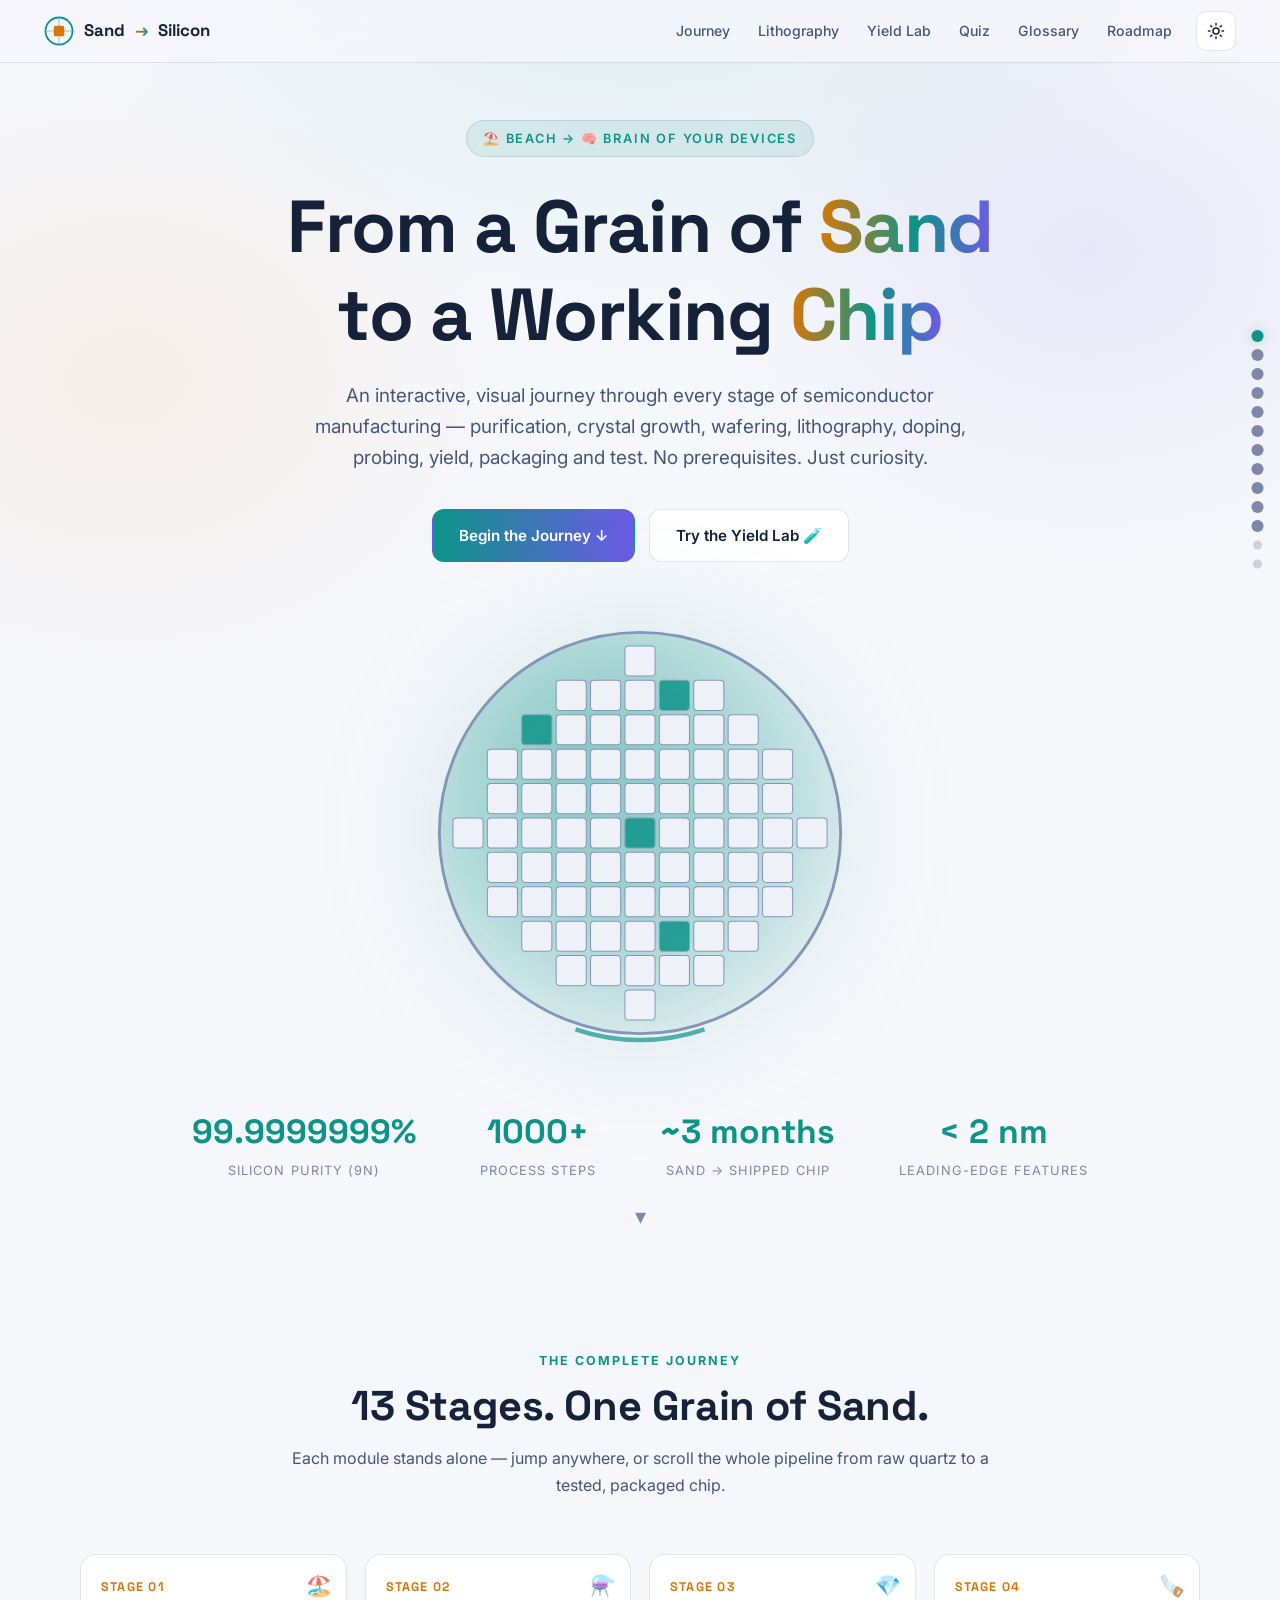
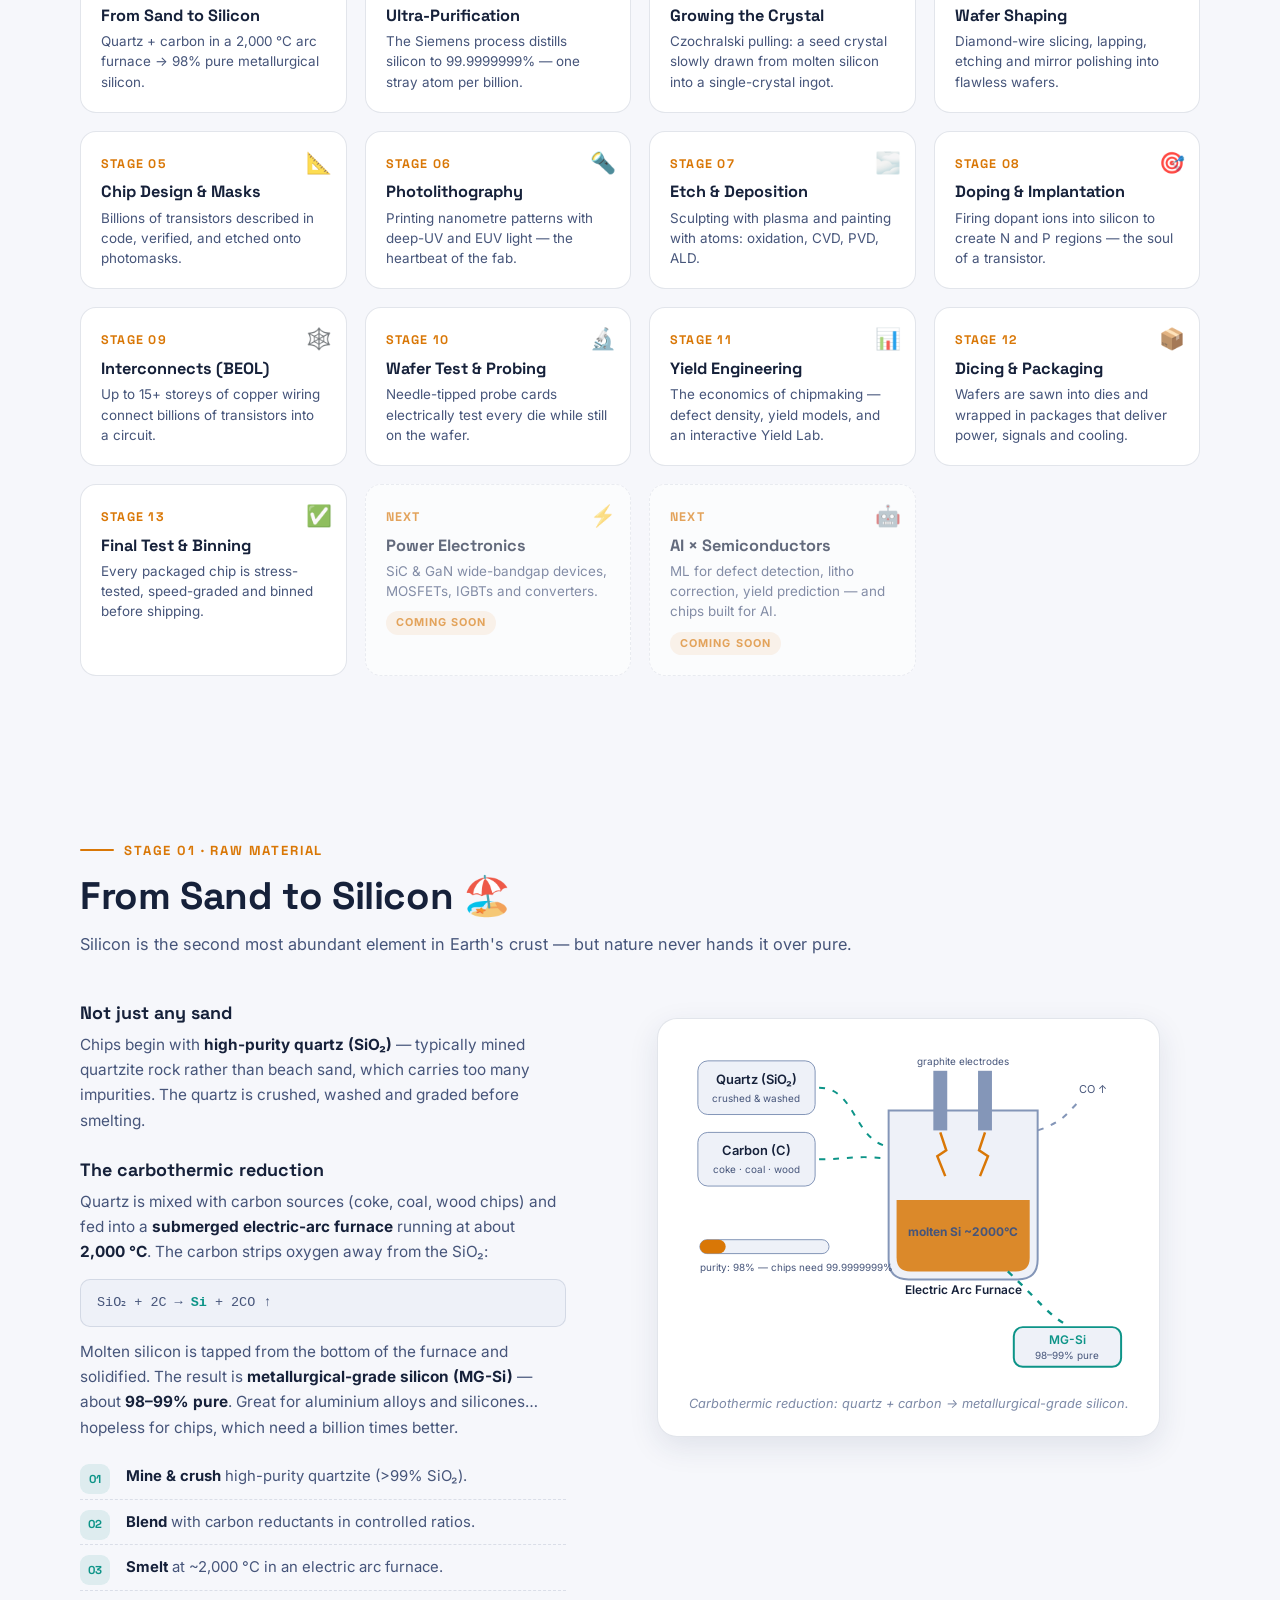
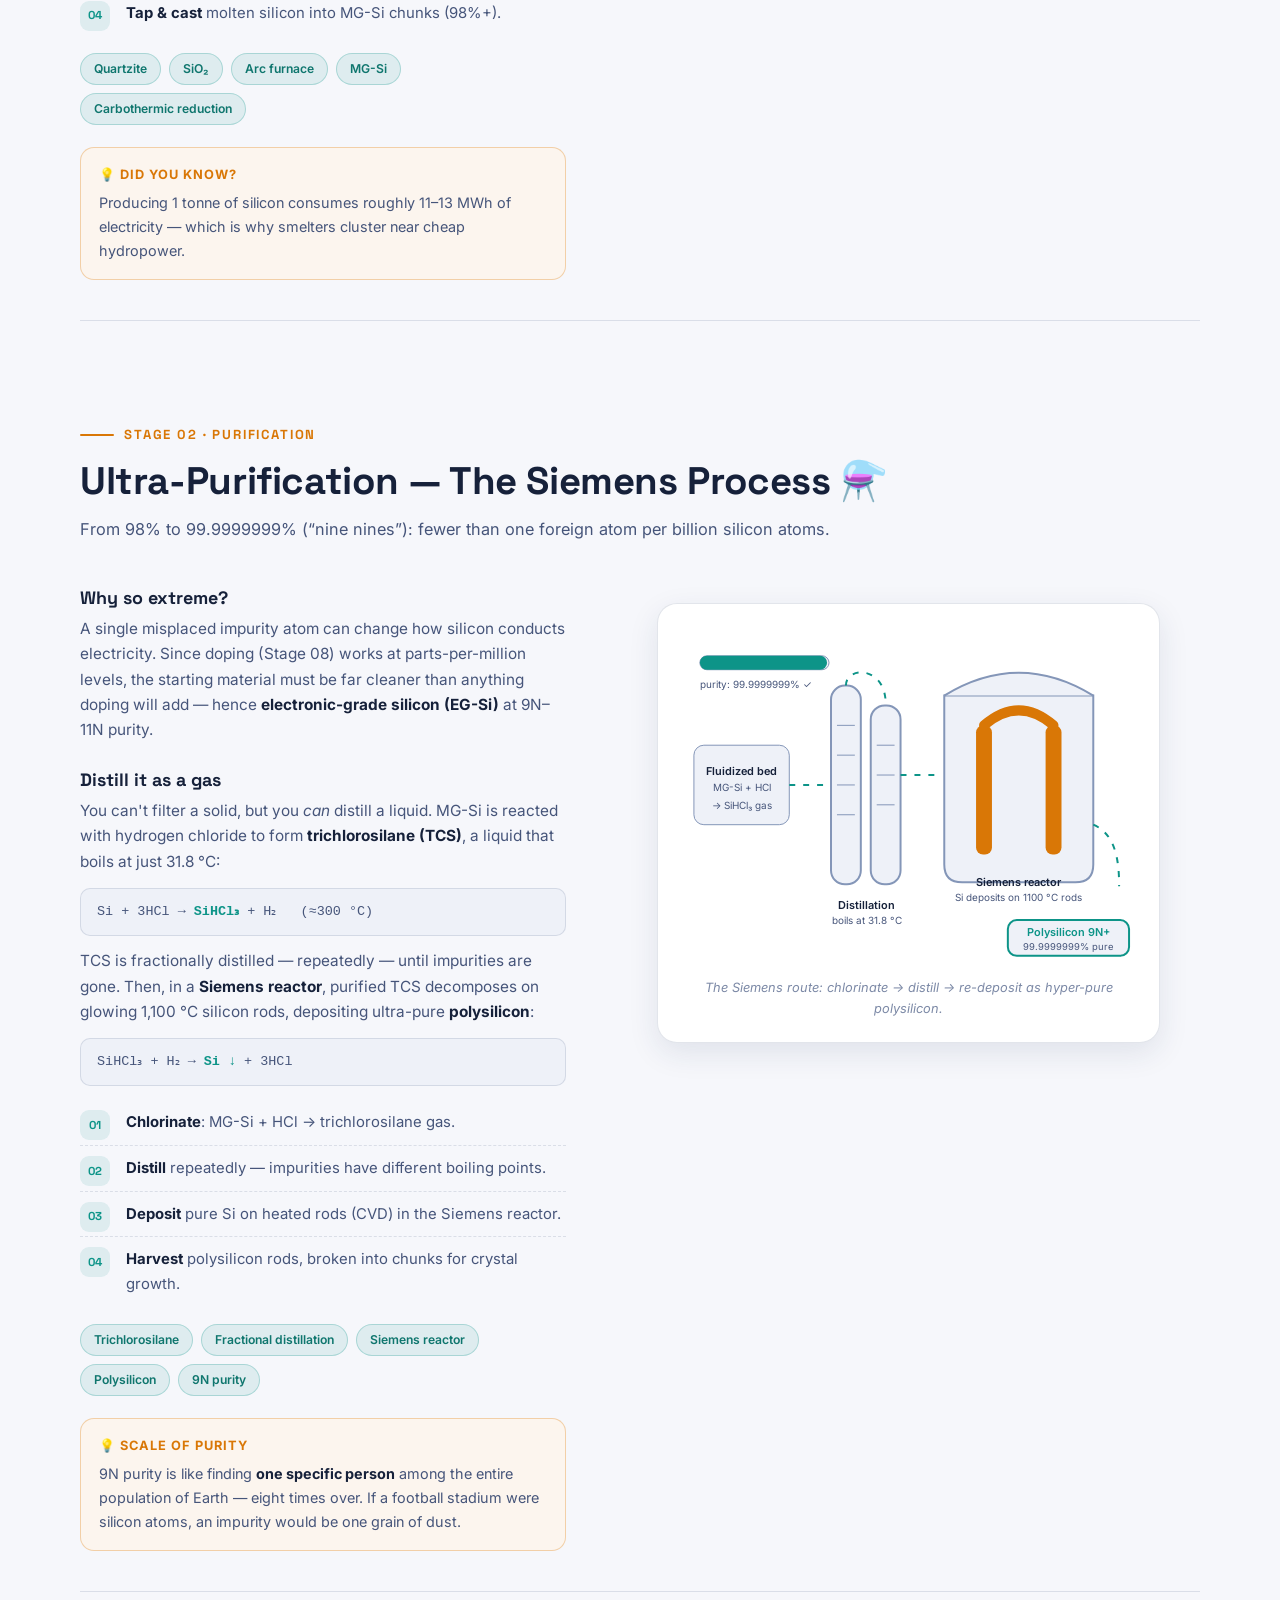
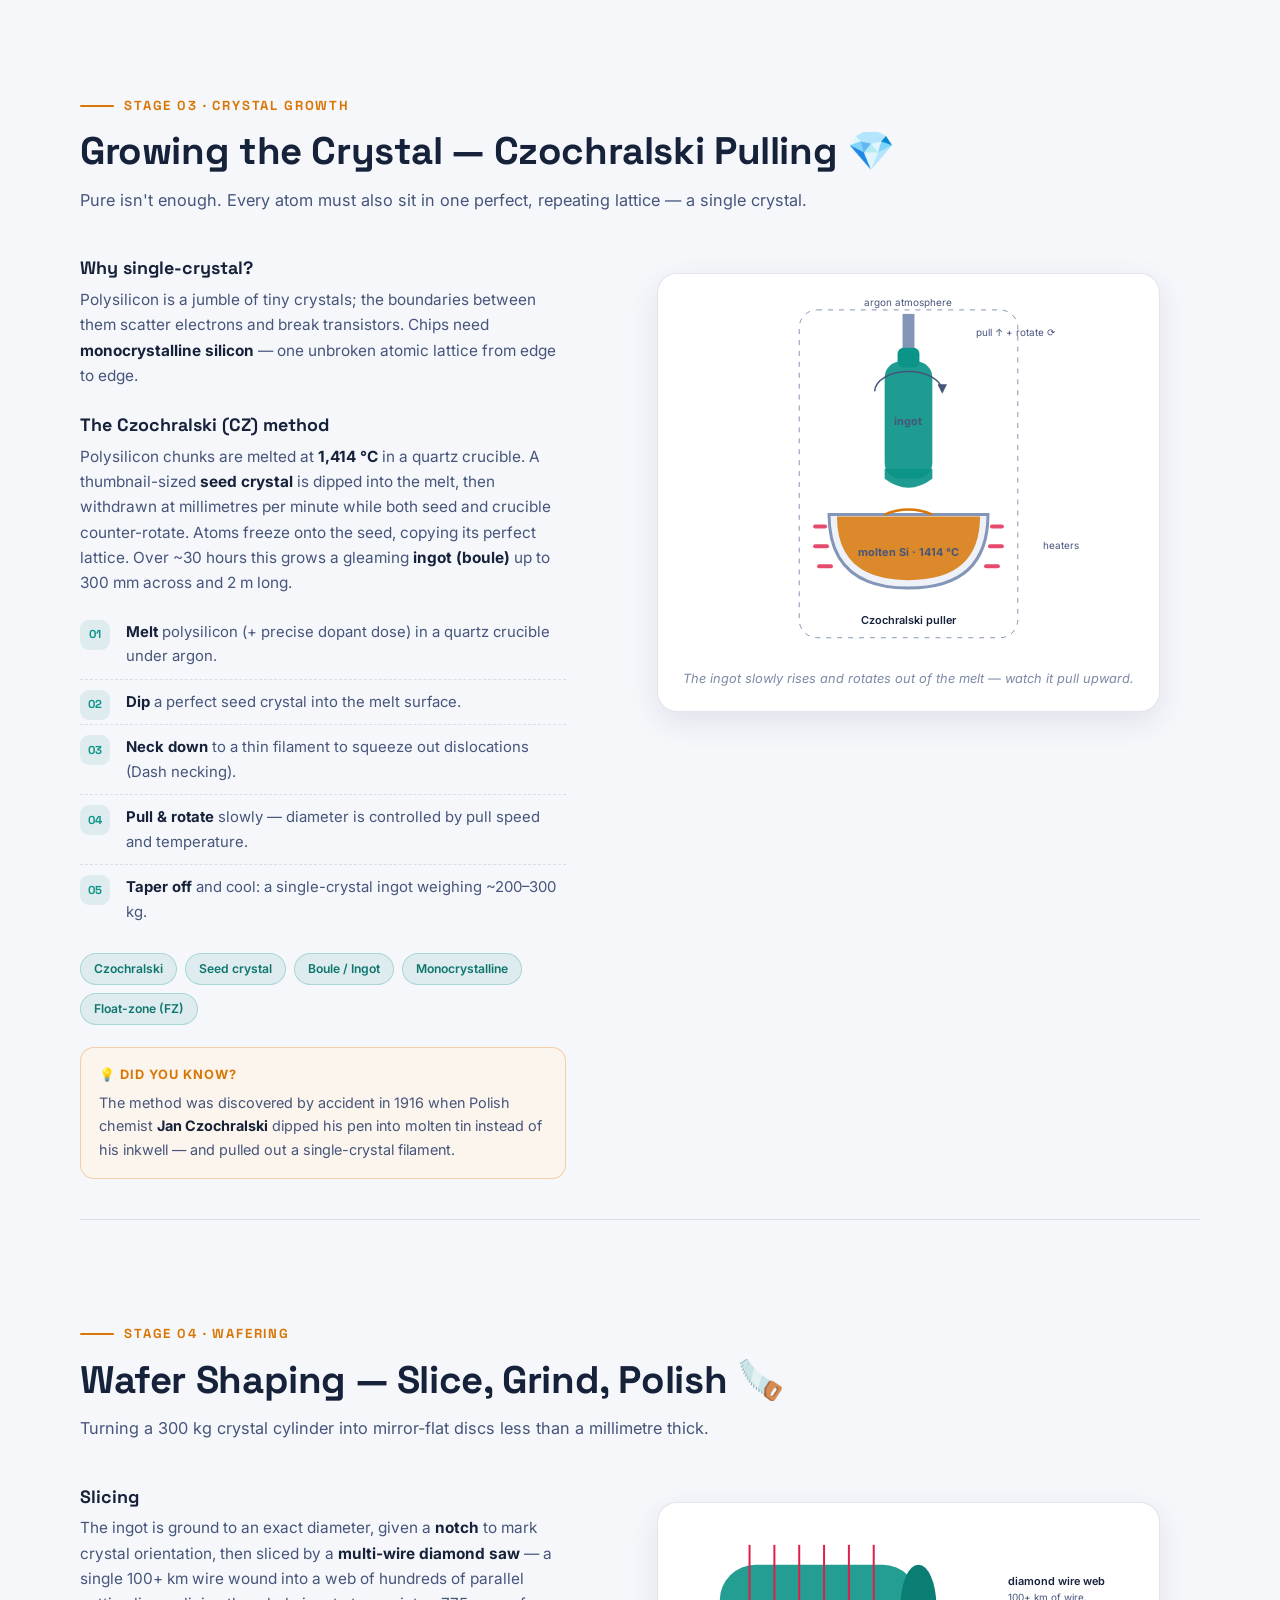
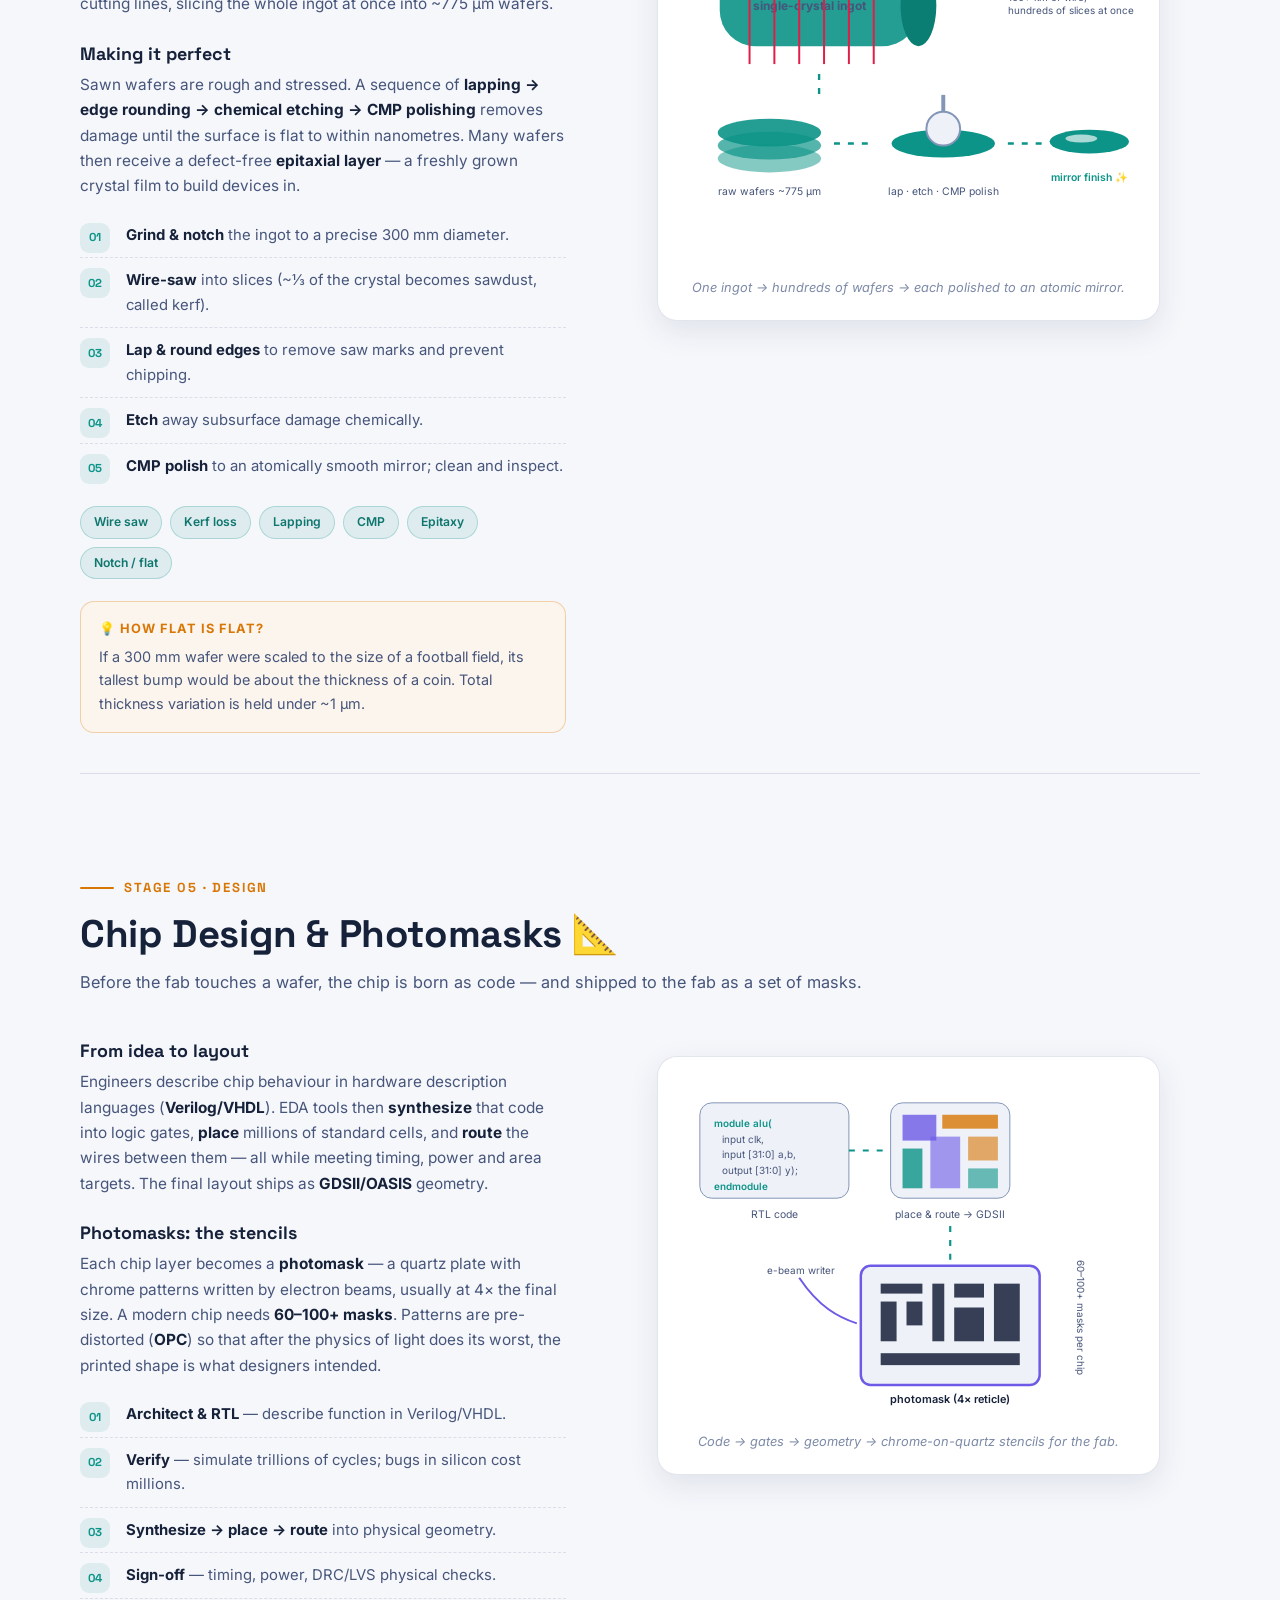
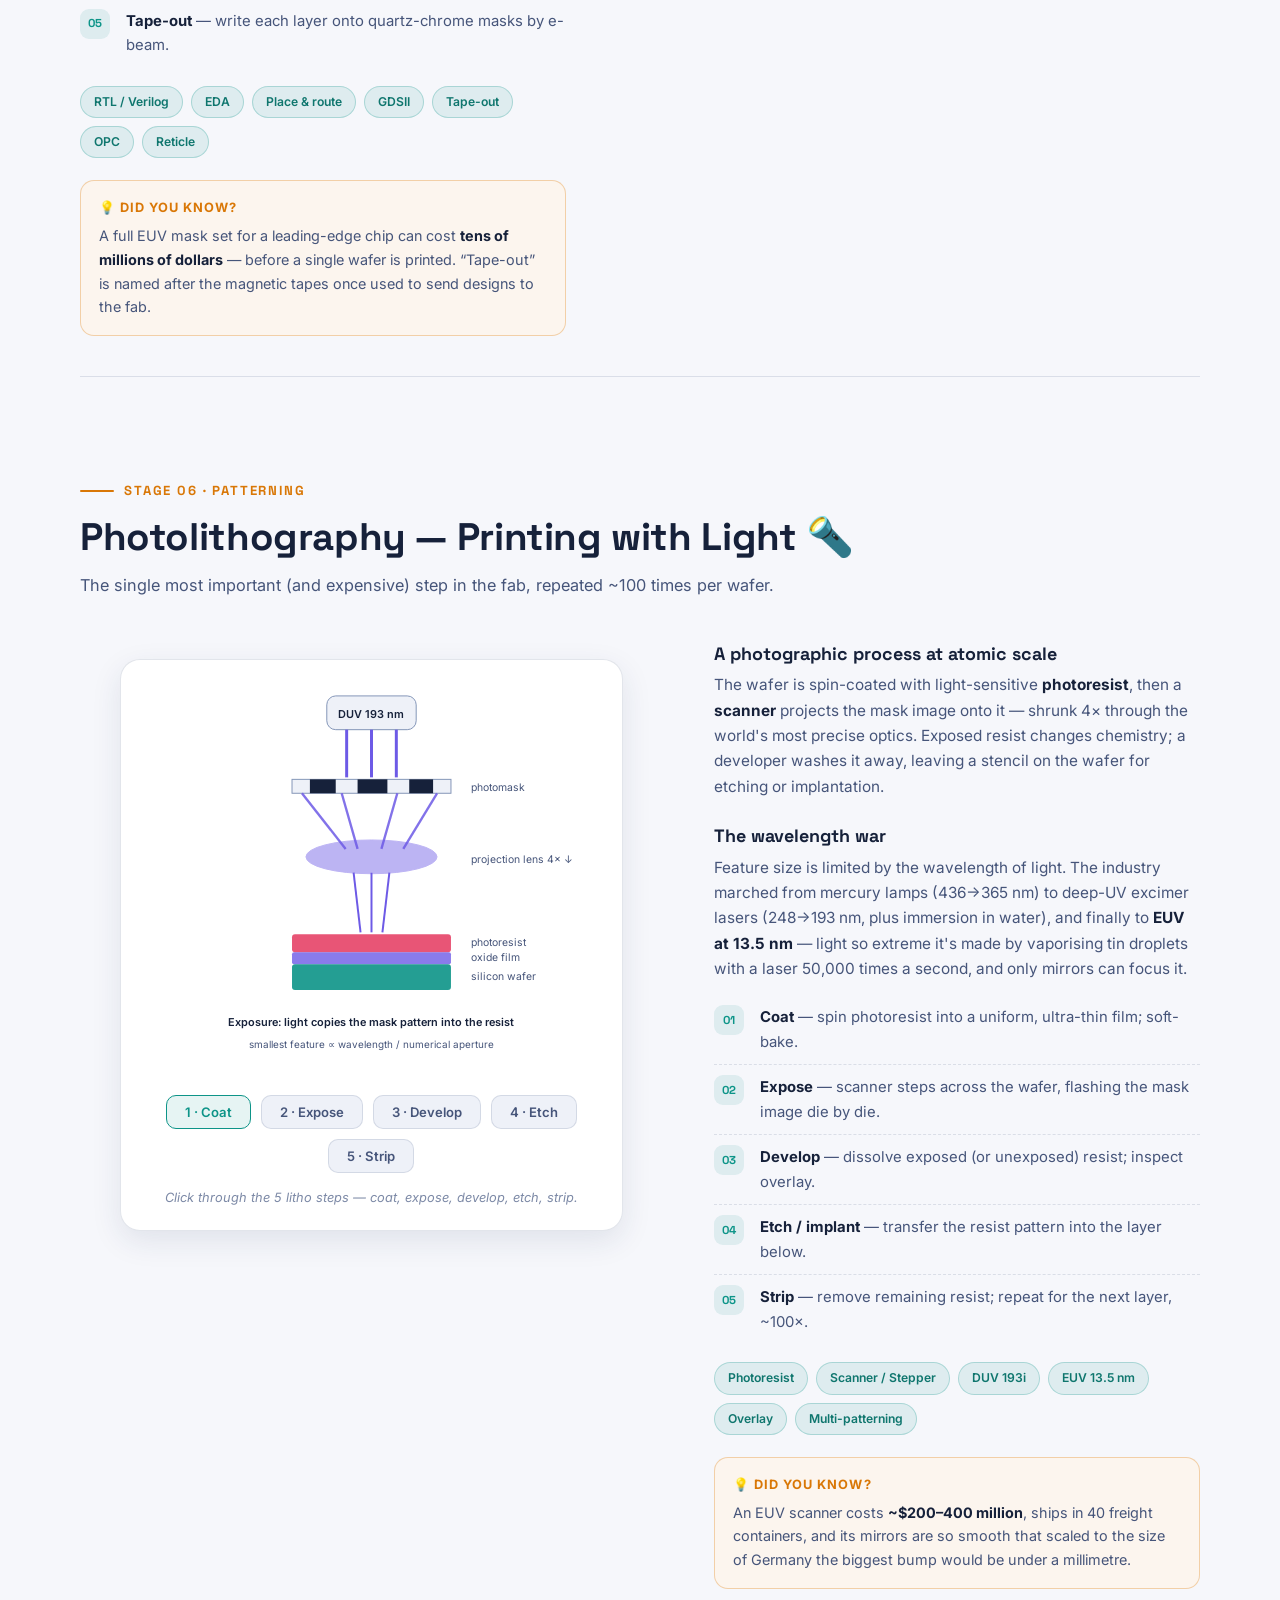
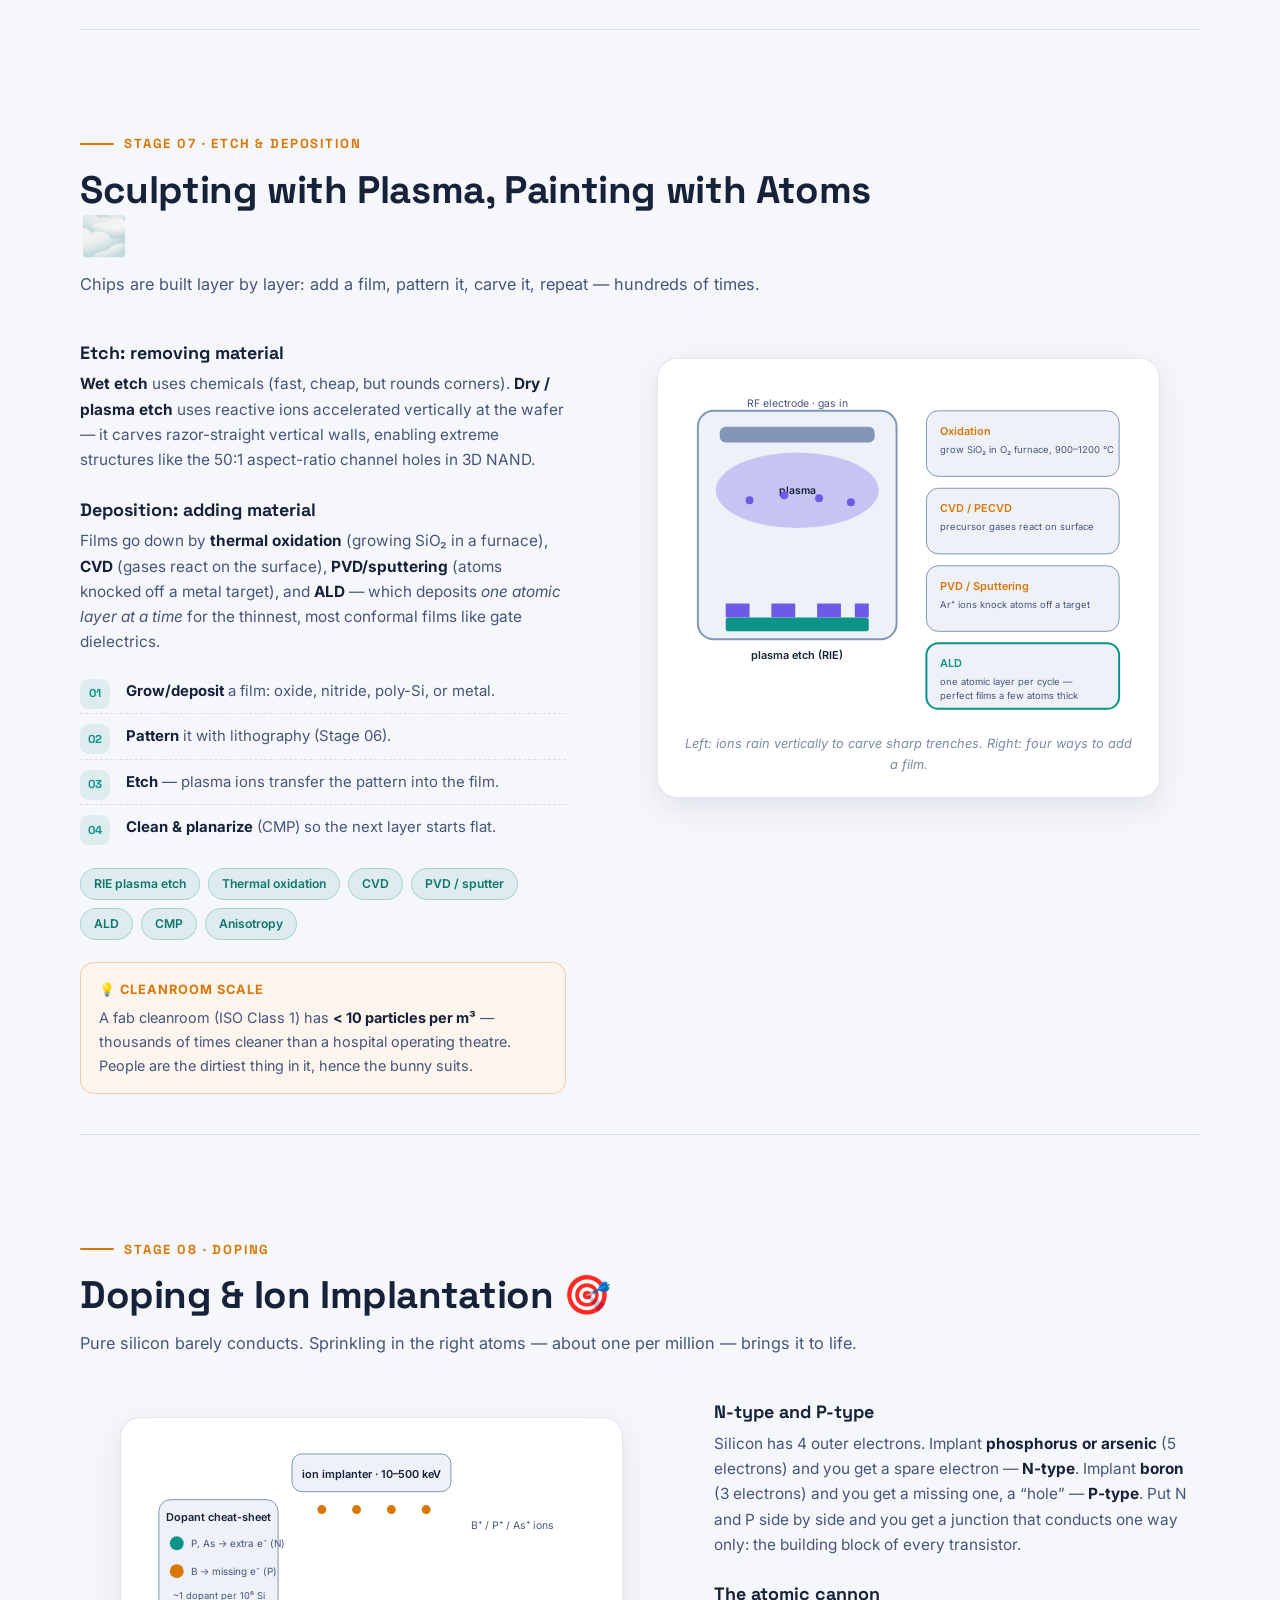
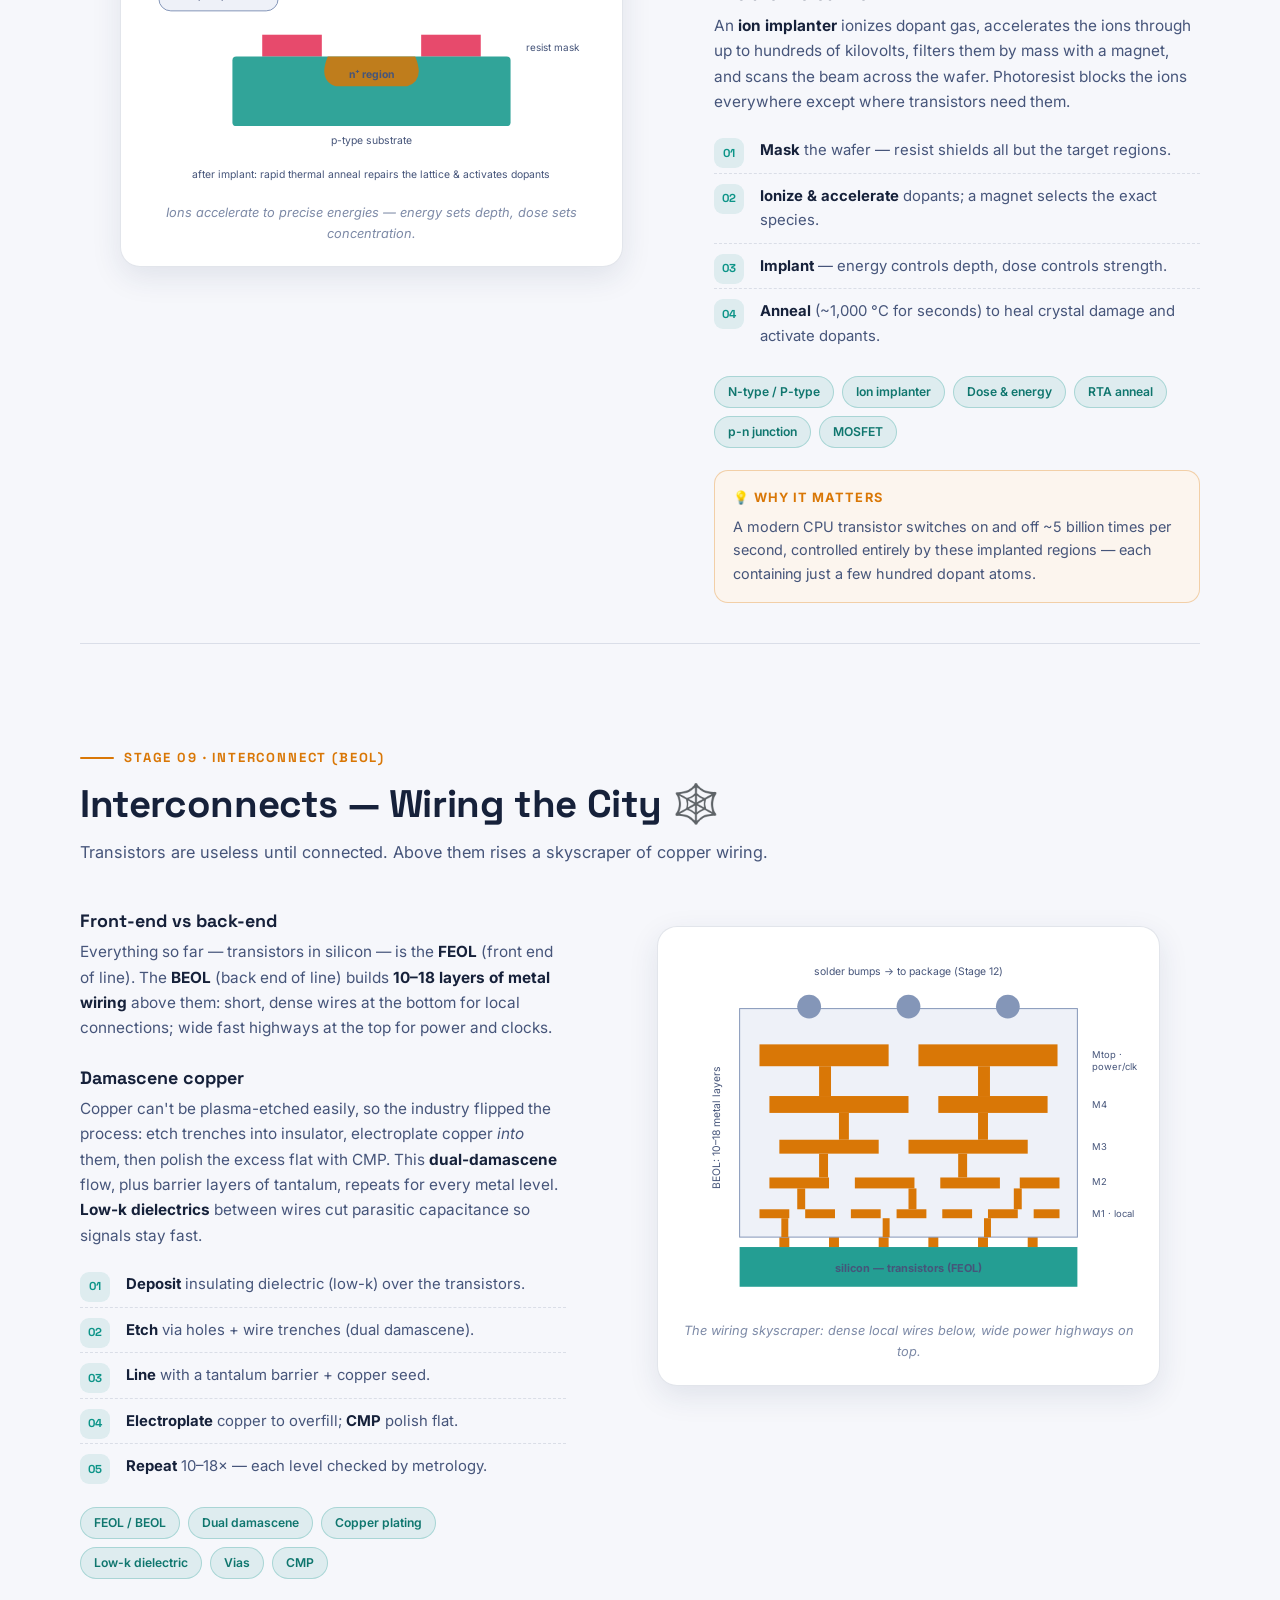
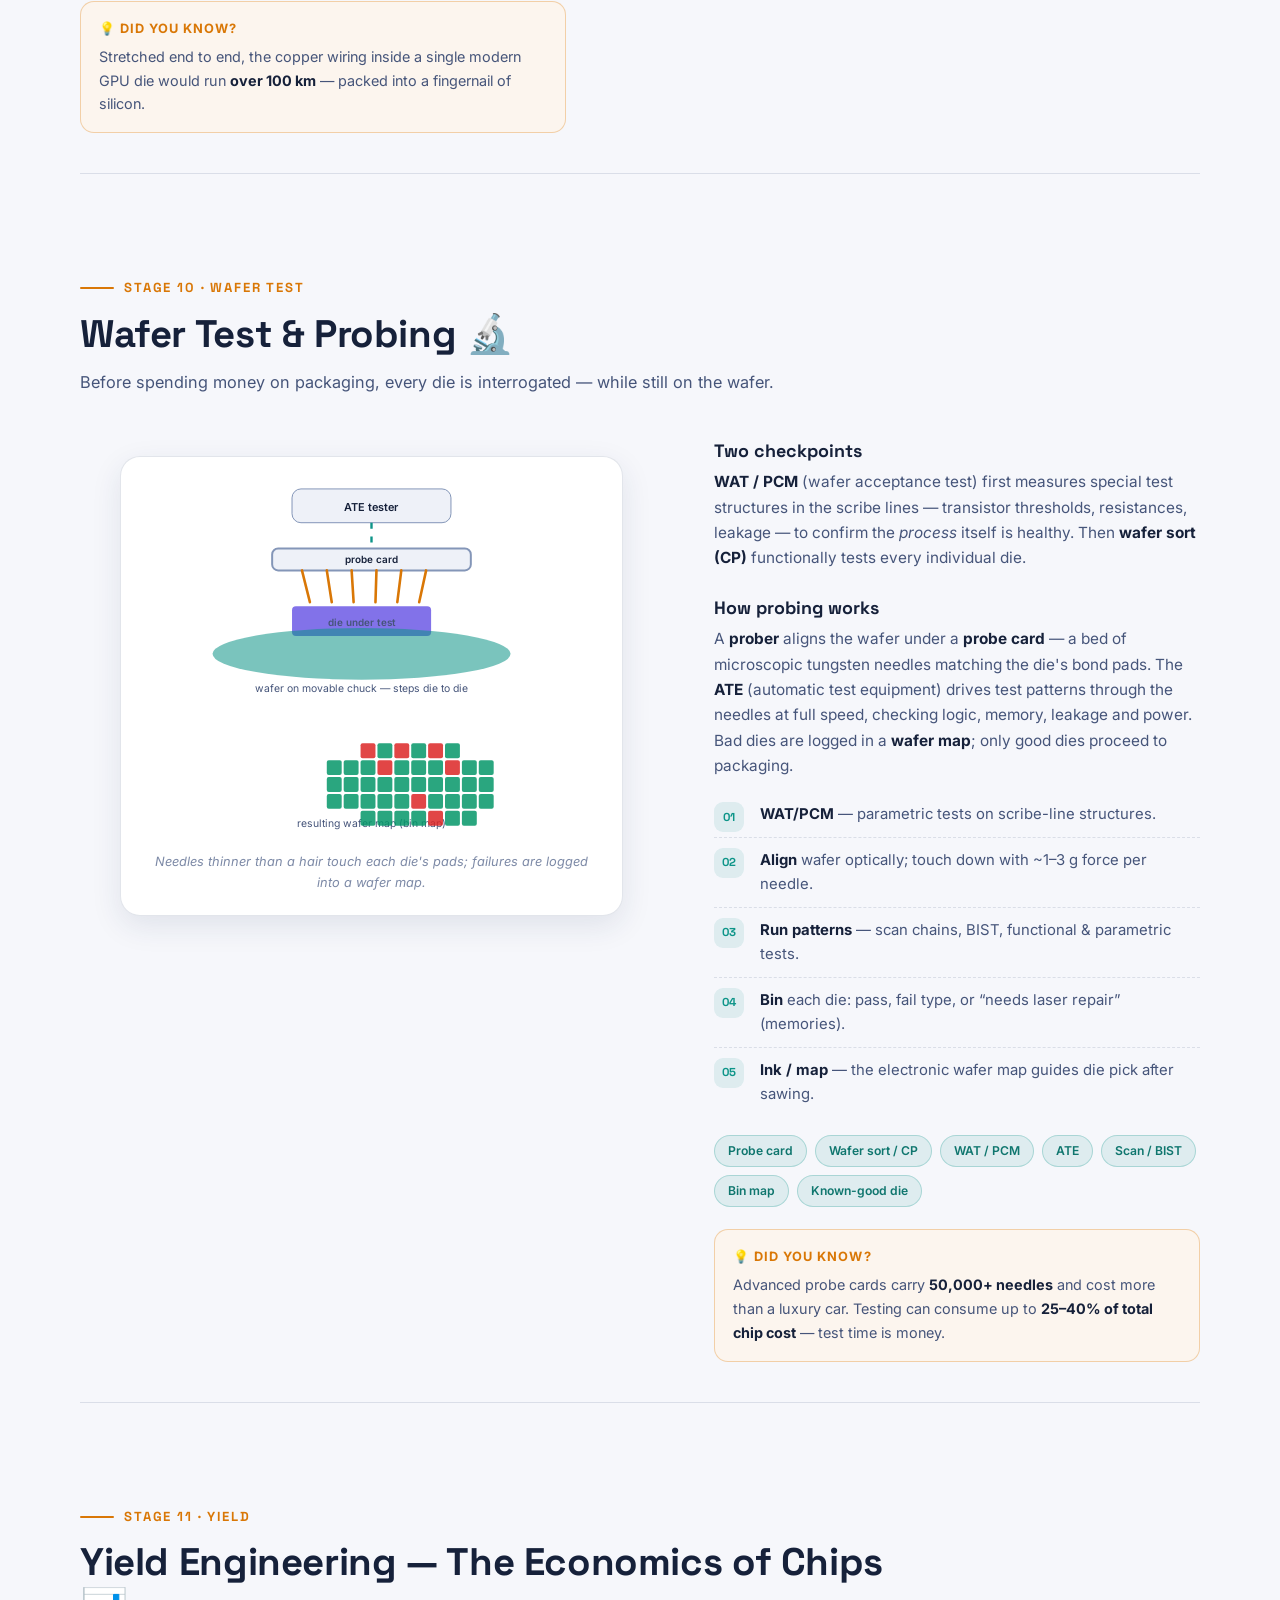
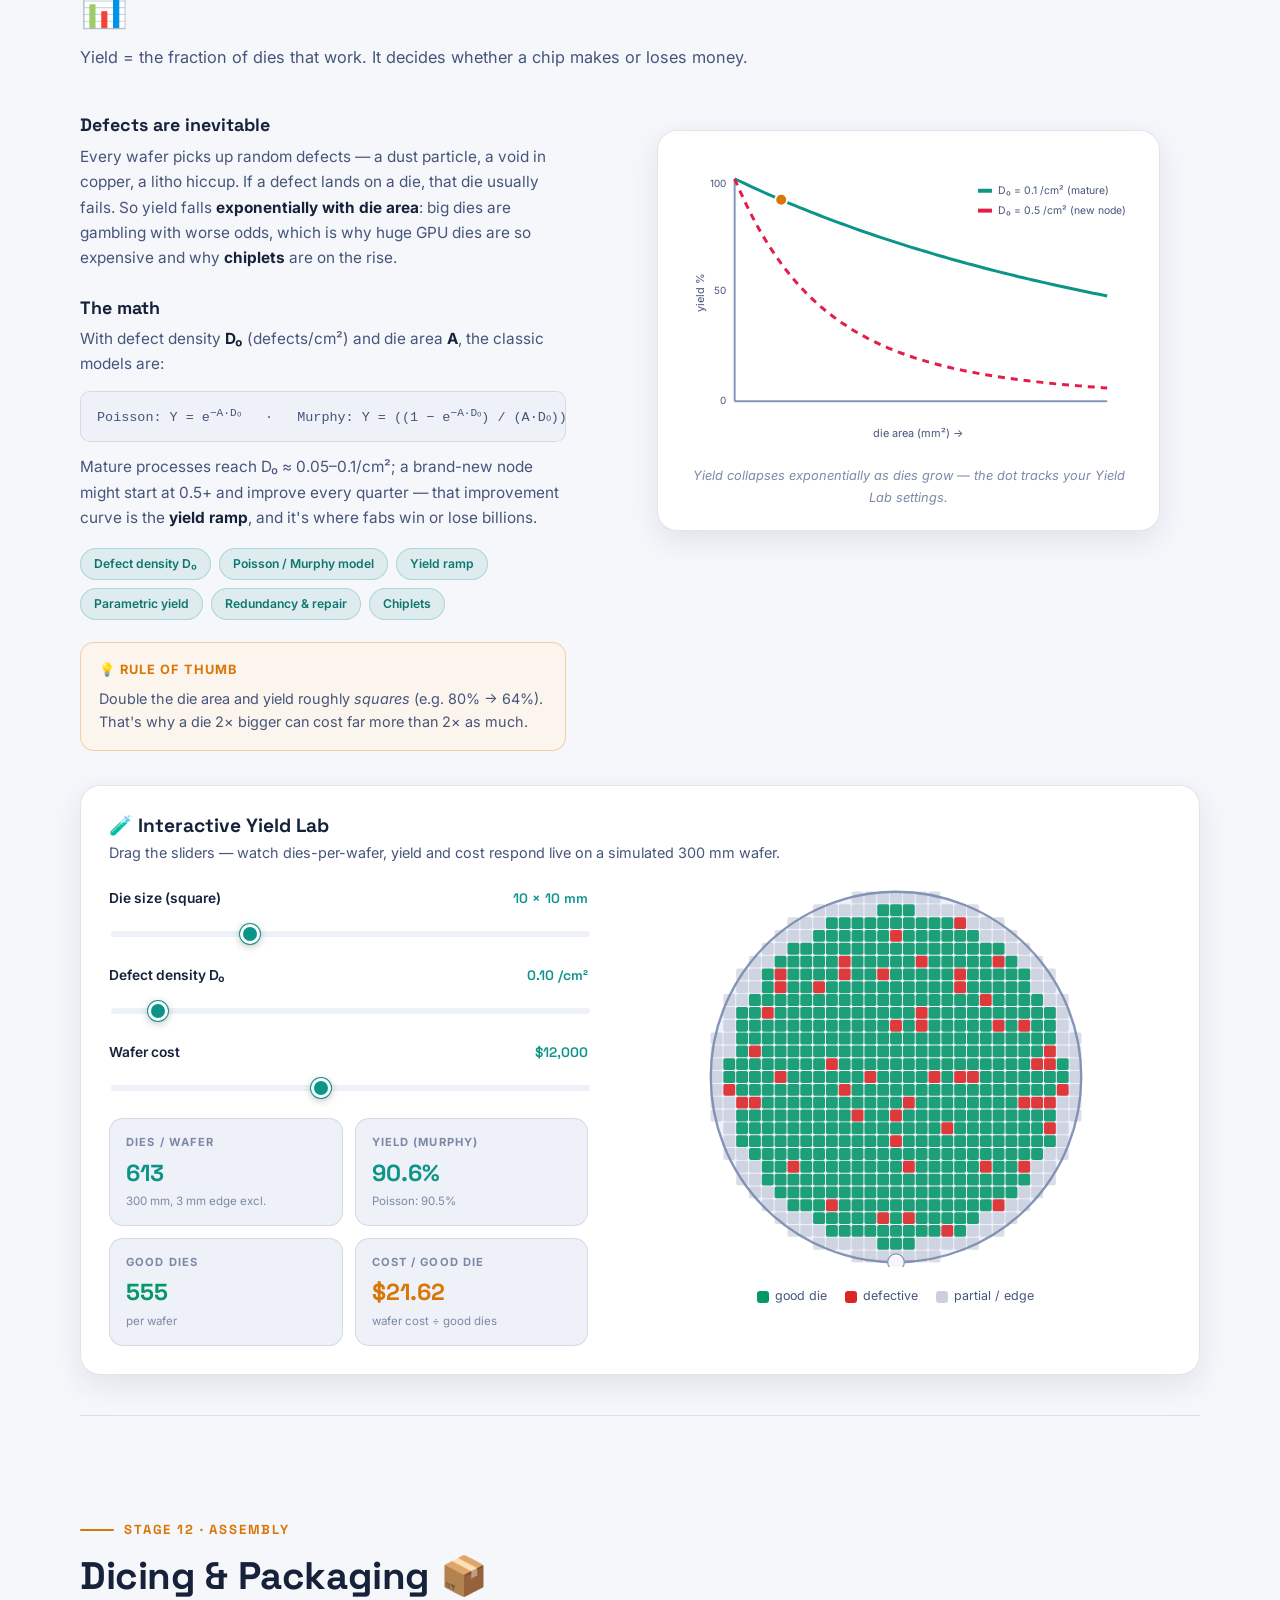
==== index.html @ f39a7eb0 "Sand to Silicon: interactive semiconductor manufacturing learning portal 13-stage journey from quart" ====
<!DOCTYPE html>
<html lang="en">
<head>
<meta charset="UTF-8" />
<meta name="viewport" content="width=device-width, initial-scale=1.0" />
<title>Sand to Silicon — The Interactive Journey of a Chip</title>
<meta name="description" content="An immersive, visual guide to how semiconductors are made — from quartz sand to purified silicon, crystal growth, wafers, lithography, doping, probing, yield, packaging and final test." />
<link rel="preconnect" href="https://fonts.googleapis.com" />
<link rel="preconnect" href="https://fonts.gstatic.com" crossorigin />
<link href="https://fonts.googleapis.com/css2?family=Inter:wght@400;500;600;700&family=Space+Grotesk:wght@500;600;700&display=swap" rel="stylesheet" />
<link rel="stylesheet" href="assets/css/style.css" />
<link rel="icon" href="data:image/svg+xml,<svg xmlns='http://www.w3.org/2000/svg' viewBox='0 0 100 100'><circle cx='50' cy='50' r='45' fill='%2338d6d0'/><rect x='30' y='30' width='40' height='40' fill='%23070b14' rx='4'/></svg>" />
<script>
  // Apply saved theme before paint to avoid flash
  (function () {
    var t = localStorage.getItem("s2s-theme");
    if (t === "light" || (!t && window.matchMedia("(prefers-color-scheme: light)").matches)) {
      document.documentElement.setAttribute("data-theme", "light");
    }
  })();
</script>
</head>
<body>

<!-- ================= NAV ================= -->
<nav class="topnav">
  <div class="topnav-inner">
    <a class="brand" href="#top">
      <svg class="brand-logo" viewBox="0 0 40 40" aria-hidden="true">
        <circle cx="20" cy="20" r="18" fill="none" stroke="var(--accent)" stroke-width="2.4"/>
        <line x1="20" y1="4" x2="20" y2="36" stroke="var(--accent)" stroke-width="1.1" opacity="0.55"/>
        <line x1="4" y1="20" x2="36" y2="20" stroke="var(--accent)" stroke-width="1.1" opacity="0.55"/>
        <line x1="11" y1="20" x2="29" y2="20" stroke="var(--accent)" stroke-width="1.1" opacity="0.55" transform="rotate(45 20 20)"/>
        <rect x="13" y="13" width="14" height="14" rx="2.5" fill="var(--accent-2)"/>
      </svg>
      Sand<span class="grad">→</span>Silicon
    </a>
    <div class="nav-links">
      <a href="#journey">Journey</a>
      <a href="#stage-6">Lithography</a>
      <a href="#stage-11">Yield Lab</a>
      <a href="#quiz">Quiz</a>
      <a href="#glossary">Glossary</a>
      <a href="#roadmap">Roadmap</a>
      <button class="theme-toggle nav-keep" id="themeToggle" aria-label="Toggle light / dark mode" title="Toggle theme">
        <svg class="icon-moon" viewBox="0 0 24 24" fill="none" stroke="currentColor" stroke-width="2" stroke-linecap="round"><path d="M21 12.8A9 9 0 1 1 11.2 3a7 7 0 0 0 9.8 9.8z"/></svg>
        <svg class="icon-sun" viewBox="0 0 24 24" fill="none" stroke="currentColor" stroke-width="2" stroke-linecap="round"><circle cx="12" cy="12" r="4"/><path d="M12 2v2m0 16v2M4.9 4.9l1.4 1.4m11.4 11.4 1.4 1.4M2 12h2m16 0h2M4.9 19.1l1.4-1.4m11.4-11.4 1.4-1.4"/></svg>
      </button>
    </div>
  </div>
  <div class="progress-bar" id="progressBar"></div>
</nav>

<!-- side journey dots injected by JS -->
<nav class="journey-dots" id="journeyDots" aria-label="Stage navigation"></nav>

<!-- ================= HERO ================= -->
<header class="hero" id="top">
  <span class="hero-kicker">⛱️ Beach → 🧠 Brain of your devices</span>
  <h1>From a Grain of <span class="grad">Sand</span><br/>to a Working <span class="grad">Chip</span></h1>
  <p class="sub">
    An interactive, visual journey through every stage of semiconductor manufacturing —
    purification, crystal growth, wafering, lithography, doping, probing, yield, packaging
    and test. No prerequisites. Just curiosity.
  </p>
  <div class="hero-cta">
    <a class="btn btn-primary" href="#stage-1">Begin the Journey ↓</a>
    <a class="btn btn-ghost" href="#stage-11">Try the Yield Lab 🧪</a>
  </div>

  <!-- animated wafer -->
  <svg class="hero-wafer" id="heroWafer" viewBox="0 0 300 300" aria-label="Animated silicon wafer">
    <defs>
      <radialGradient id="wshine" cx="35%" cy="30%" r="80%">
        <stop offset="0%" stop-color="var(--accent)" stop-opacity="0.35"/>
        <stop offset="100%" stop-color="var(--accent)" stop-opacity="0.05"/>
      </radialGradient>
    </defs>
    <circle cx="150" cy="150" r="140" fill="url(#wshine)" stroke="var(--dgm-stroke)" stroke-width="2"/>
    <path d="M 105 287 A 140 140 0 0 0 195 287" fill="none" stroke="var(--accent)" stroke-width="3" opacity="0.7"/>
    <g id="heroDice"></g>
  </svg>

  <div class="hero-stats">
    <div class="hero-stat"><div class="num">99.9999999%</div><div class="lbl">silicon purity (9N)</div></div>
    <div class="hero-stat"><div class="num">1000+</div><div class="lbl">process steps</div></div>
    <div class="hero-stat"><div class="num">~3 months</div><div class="lbl">sand → shipped chip</div></div>
    <div class="hero-stat"><div class="num">&lt; 2 nm</div><div class="lbl">leading-edge features</div></div>
  </div>
  <div class="scroll-hint">▾</div>
</header>

<main>

<!-- ================= JOURNEY MAP ================= -->
<section class="journey container" id="journey">
  <div class="section-head reveal">
    <div class="eyebrow">The Complete Journey</div>
    <h2>13 Stages. One Grain of Sand.</h2>
    <p>Each module stands alone — jump anywhere, or scroll the whole pipeline from raw quartz to a tested, packaged chip.</p>
  </div>
  <div class="module-grid reveal" id="moduleGrid">
    <a class="module-card" href="#stage-1"><span class="m-icon">🏖️</span><div class="m-num">STAGE 01</div><h3>From Sand to Silicon</h3><p>Quartz + carbon in a 2,000&nbsp;°C arc furnace → 98% pure metallurgical silicon.</p></a>
    <a class="module-card" href="#stage-2"><span class="m-icon">⚗️</span><div class="m-num">STAGE 02</div><h3>Ultra-Purification</h3><p>The Siemens process distills silicon to 99.9999999% — one stray atom per billion.</p></a>
    <a class="module-card" href="#stage-3"><span class="m-icon">💎</span><div class="m-num">STAGE 03</div><h3>Growing the Crystal</h3><p>Czochralski pulling: a seed crystal slowly drawn from molten silicon into a single-crystal ingot.</p></a>
    <a class="module-card" href="#stage-4"><span class="m-icon">🪚</span><div class="m-num">STAGE 04</div><h3>Wafer Shaping</h3><p>Diamond-wire slicing, lapping, etching and mirror polishing into flawless wafers.</p></a>
    <a class="module-card" href="#stage-5"><span class="m-icon">📐</span><div class="m-num">STAGE 05</div><h3>Chip Design & Masks</h3><p>Billions of transistors described in code, verified, and etched onto photomasks.</p></a>
    <a class="module-card" href="#stage-6"><span class="m-icon">🔦</span><div class="m-num">STAGE 06</div><h3>Photolithography</h3><p>Printing nanometre patterns with deep-UV and EUV light — the heartbeat of the fab.</p></a>
    <a class="module-card" href="#stage-7"><span class="m-icon">🌫️</span><div class="m-num">STAGE 07</div><h3>Etch & Deposition</h3><p>Sculpting with plasma and painting with atoms: oxidation, CVD, PVD, ALD.</p></a>
    <a class="module-card" href="#stage-8"><span class="m-icon">🎯</span><div class="m-num">STAGE 08</div><h3>Doping & Implantation</h3><p>Firing dopant ions into silicon to create N and P regions — the soul of a transistor.</p></a>
    <a class="module-card" href="#stage-9"><span class="m-icon">🕸️</span><div class="m-num">STAGE 09</div><h3>Interconnects (BEOL)</h3><p>Up to 15+ storeys of copper wiring connect billions of transistors into a circuit.</p></a>
    <a class="module-card" href="#stage-10"><span class="m-icon">🔬</span><div class="m-num">STAGE 10</div><h3>Wafer Test & Probing</h3><p>Needle-tipped probe cards electrically test every die while still on the wafer.</p></a>
    <a class="module-card" href="#stage-11"><span class="m-icon">📊</span><div class="m-num">STAGE 11</div><h3>Yield Engineering</h3><p>The economics of chipmaking — defect density, yield models, and an interactive Yield Lab.</p></a>
    <a class="module-card" href="#stage-12"><span class="m-icon">📦</span><div class="m-num">STAGE 12</div><h3>Dicing & Packaging</h3><p>Wafers are sawn into dies and wrapped in packages that deliver power, signals and cooling.</p></a>
    <a class="module-card" href="#stage-13"><span class="m-icon">✅</span><div class="m-num">STAGE 13</div><h3>Final Test & Binning</h3><p>Every packaged chip is stress-tested, speed-graded and binned before shipping.</p></a>
    <div class="module-card soon"><span class="m-icon">⚡</span><div class="m-num">NEXT</div><h3>Power Electronics</h3><p>SiC & GaN wide-bandgap devices, MOSFETs, IGBTs and converters.</p><span class="badge-soon">Coming soon</span></div>
    <div class="module-card soon"><span class="m-icon">🤖</span><div class="m-num">NEXT</div><h3>AI × Semiconductors</h3><p>ML for defect detection, litho correction, yield prediction — and chips built for AI.</p><span class="badge-soon">Coming soon</span></div>
  </div>
</section>

<!-- ================= STAGE 01 ================= -->
<section class="stage container" id="stage-1">
  <div class="stage-header reveal">
    <span class="stage-num">STAGE 01 · RAW MATERIAL</span>
    <h2>From Sand to Silicon 🏖️</h2>
    <p class="stage-tag">Silicon is the second most abundant element in Earth's crust — but nature never hands it over pure.</p>
  </div>
  <div class="stage-body">
    <div class="stage-text reveal">
      <h3>Not just any sand</h3>
      <p>Chips begin with <strong>high-purity quartz (SiO₂)</strong> — typically mined quartzite rock rather than beach sand, which carries too many impurities. The quartz is crushed, washed and graded before smelting.</p>
      <h3>The carbothermic reduction</h3>
      <p>Quartz is mixed with carbon sources (coke, coal, wood chips) and fed into a <strong>submerged electric-arc furnace</strong> running at about <strong>2,000&nbsp;°C</strong>. The carbon strips oxygen away from the SiO₂:</p>
      <div class="formula">SiO₂ + 2C → <b>Si</b> + 2CO&nbsp;↑</div>
      <p>Molten silicon is tapped from the bottom of the furnace and solidified. The result is <strong>metallurgical-grade silicon (MG-Si)</strong> — about <strong>98–99% pure</strong>. Great for aluminium alloys and silicones… hopeless for chips, which need a billion times better.</p>
      <ol class="step-list">
        <li><strong>Mine & crush</strong> high-purity quartzite (&gt;99% SiO₂).</li>
        <li><strong>Blend</strong> with carbon reductants in controlled ratios.</li>
        <li><strong>Smelt</strong> at ~2,000&nbsp;°C in an electric arc furnace.</li>
        <li><strong>Tap & cast</strong> molten silicon into MG-Si chunks (98%+).</li>
      </ol>
      <div class="term-chips">
        <span class="chip">Quartzite</span><span class="chip">SiO₂</span><span class="chip">Arc furnace</span><span class="chip">MG-Si</span><span class="chip">Carbothermic reduction</span>
      </div>
      <div class="fact-card"><div class="fc-title">💡 Did you know?</div>
        Producing 1 tonne of silicon consumes roughly 11–13&nbsp;MWh of electricity — which is why smelters cluster near cheap hydropower.
      </div>
    </div>
    <figure class="stage-figure reveal">
      <svg class="dgm" viewBox="0 0 460 340" role="img" aria-label="Arc furnace converting quartz and carbon to metallurgical silicon">
        <!-- inputs -->
        <g>
          <rect x="18" y="20" width="118" height="54" rx="10" fill="var(--dgm-fill)" stroke="var(--dgm-stroke)"/>
          <text x="77" y="43" text-anchor="middle" font-size="13" class="t-strong">Quartz (SiO₂)</text>
          <text x="77" y="61" text-anchor="middle" font-size="10">crushed & washed</text>
          <rect x="18" y="92" width="118" height="54" rx="10" fill="var(--dgm-fill)" stroke="var(--dgm-stroke)"/>
          <text x="77" y="115" text-anchor="middle" font-size="13" class="t-strong">Carbon (C)</text>
          <text x="77" y="133" text-anchor="middle" font-size="10">coke · coal · wood</text>
          <path d="M140 47 C 175 47 175 95 205 105" fill="none" stroke="var(--accent)" stroke-width="2" class="anim-flow"/>
          <path d="M140 119 C 172 119 175 115 205 118" fill="none" stroke="var(--accent)" stroke-width="2" class="anim-flow"/>
        </g>
        <!-- furnace -->
        <g>
          <path d="M210 70 h150 v150 q0 20 -20 20 h-110 q-20 0 -20 -20 Z" fill="var(--dgm-fill)" stroke="var(--dgm-stroke)" stroke-width="2"/>
          <rect x="255" y="30" width="14" height="60" fill="var(--dgm-stroke)"/>
          <rect x="300" y="30" width="14" height="60" fill="var(--dgm-stroke)"/>
          <text x="285" y="24" text-anchor="middle" font-size="10">graphite electrodes</text>
          <!-- melt -->
          <path d="M218 160 h134 v58 q0 14 -14 14 h-106 q-14 0 -14 -14 Z" fill="var(--dgm-metal)" opacity="0.85" class="anim-glow"/>
          <text x="285" y="196" text-anchor="middle" font-size="12" fill="#3a2404" font-weight="700">molten Si ~2000°C</text>
          <!-- arcs -->
          <path d="M262 92 l6 18 l-9 6 l8 20" fill="none" stroke="var(--accent-2)" stroke-width="2.5" class="anim-beam"/>
          <path d="M307 92 l-6 18 l9 6 l-8 20" fill="none" stroke="var(--accent-2)" stroke-width="2.5" class="anim-beam"/>
          <text x="285" y="255" text-anchor="middle" font-size="12" class="t-strong">Electric Arc Furnace</text>
        </g>
        <!-- CO out -->
        <path d="M360 90 C 390 80 390 70 405 58" fill="none" stroke="var(--dgm-stroke)" stroke-width="2" class="anim-flow"/>
        <text x="416" y="52" text-anchor="middle" font-size="11">CO ↑</text>
        <!-- output -->
        <path d="M330 232 C 360 260 370 275 388 285" fill="none" stroke="var(--accent)" stroke-width="2.4" class="anim-flow"/>
        <rect x="336" y="288" width="108" height="40" rx="9" fill="var(--dgm-fill)" stroke="var(--dgm-si)" stroke-width="2"/>
        <text x="390" y="305" text-anchor="middle" font-size="12" class="t-accent">MG-Si</text>
        <text x="390" y="320" text-anchor="middle" font-size="10">98–99% pure</text>
        <!-- purity meter -->
        <g>
          <rect x="20" y="200" width="130" height="14" rx="7" fill="var(--bg-inset)" stroke="var(--dgm-stroke)"/>
          <rect x="20" y="200" width="26" height="14" rx="7" fill="var(--accent-2)"/>
          <text x="20" y="232" font-size="10">purity: 98% — chips need 99.9999999%</text>
        </g>
      </svg>
      <figcaption>Carbothermic reduction: quartz + carbon → metallurgical-grade silicon.</figcaption>
    </figure>
  </div>
</section>

<!-- ================= STAGE 02 ================= -->
<section class="stage container" id="stage-2">
  <div class="stage-header reveal">
    <span class="stage-num">STAGE 02 · PURIFICATION</span>
    <h2>Ultra-Purification — The Siemens Process ⚗️</h2>
    <p class="stage-tag">From 98% to 99.9999999% (“nine nines”): fewer than one foreign atom per billion silicon atoms.</p>
  </div>
  <div class="stage-body">
    <div class="stage-text reveal">
      <h3>Why so extreme?</h3>
      <p>A single misplaced impurity atom can change how silicon conducts electricity. Since doping (Stage&nbsp;08) works at parts-per-million levels, the starting material must be far cleaner than anything doping will add — hence <strong>electronic-grade silicon (EG-Si)</strong> at 9N–11N purity.</p>
      <h3>Distill it as a gas</h3>
      <p>You can't filter a solid, but you <em>can</em> distill a liquid. MG-Si is reacted with hydrogen chloride to form <strong>trichlorosilane (TCS)</strong>, a liquid that boils at just 31.8&nbsp;°C:</p>
      <div class="formula">Si + 3HCl → <b>SiHCl₃</b> + H₂ &nbsp;&nbsp;(≈300&nbsp;°C)</div>
      <p>TCS is fractionally distilled — repeatedly — until impurities are gone. Then, in a <strong>Siemens reactor</strong>, purified TCS decomposes on glowing 1,100&nbsp;°C silicon rods, depositing ultra-pure <strong>polysilicon</strong>:</p>
      <div class="formula">SiHCl₃ + H₂ → <b>Si ↓</b> + 3HCl</div>
      <ol class="step-list">
        <li><strong>Chlorinate</strong>: MG-Si + HCl → trichlorosilane gas.</li>
        <li><strong>Distill</strong> repeatedly — impurities have different boiling points.</li>
        <li><strong>Deposit</strong> pure Si on heated rods (CVD) in the Siemens reactor.</li>
        <li><strong>Harvest</strong> polysilicon rods, broken into chunks for crystal growth.</li>
      </ol>
      <div class="term-chips">
        <span class="chip">Trichlorosilane</span><span class="chip">Fractional distillation</span><span class="chip">Siemens reactor</span><span class="chip">Polysilicon</span><span class="chip">9N purity</span>
      </div>
      <div class="fact-card"><div class="fc-title">💡 Scale of purity</div>
        9N purity is like finding <strong>one specific person</strong> among the entire population of Earth — eight times over. If a football stadium were silicon atoms, an impurity would be one grain of dust.
      </div>
    </div>
    <figure class="stage-figure reveal">
      <svg class="dgm" viewBox="0 0 460 340" role="img" aria-label="Siemens process: chlorination, distillation, deposition">
        <!-- chlorinator -->
        <rect x="14" y="120" width="96" height="80" rx="10" fill="var(--dgm-fill)" stroke="var(--dgm-stroke)"/>
        <text x="62" y="150" text-anchor="middle" font-size="11" class="t-strong">Fluidized bed</text>
        <text x="62" y="166" text-anchor="middle" font-size="10">MG-Si + HCl</text>
        <text x="62" y="184" text-anchor="middle" font-size="10">→ SiHCl₃ gas</text>
        <path d="M110 160 H 148" stroke="var(--accent)" stroke-width="2" class="anim-flow"/>
        <!-- distillation columns -->
        <g>
          <rect x="152" y="60" width="30" height="200" rx="14" fill="var(--dgm-fill)" stroke="var(--dgm-stroke)" stroke-width="2"/>
          <rect x="192" y="80" width="30" height="180" rx="14" fill="var(--dgm-fill)" stroke="var(--dgm-stroke)" stroke-width="2"/>
          <line x1="158" y1="100" x2="176" y2="100" stroke="var(--dgm-stroke)"/>
          <line x1="158" y1="130" x2="176" y2="130" stroke="var(--dgm-stroke)"/>
          <line x1="158" y1="160" x2="176" y2="160" stroke="var(--dgm-stroke)"/>
          <line x1="158" y1="190" x2="176" y2="190" stroke="var(--dgm-stroke)"/>
          <line x1="198" y1="120" x2="216" y2="120" stroke="var(--dgm-stroke)"/>
          <line x1="198" y1="150" x2="216" y2="150" stroke="var(--dgm-stroke)"/>
          <line x1="198" y1="180" x2="216" y2="180" stroke="var(--dgm-stroke)"/>
          <path d="M167 60 C 167 40 207 40 207 78" fill="none" stroke="var(--accent)" stroke-width="2" class="anim-flow"/>
          <text x="188" y="285" text-anchor="middle" font-size="11" class="t-strong">Distillation</text>
          <text x="188" y="300" text-anchor="middle" font-size="10">boils at 31.8 °C</text>
        </g>
        <path d="M222 150 H 262" stroke="var(--accent)" stroke-width="2" class="anim-flow"/>
        <!-- siemens reactor -->
        <g>
          <path d="M266 70 h150 v170 q0 18 -18 18 h-114 q-18 0 -18 -18 Z" fill="var(--dgm-fill)" stroke="var(--dgm-stroke)" stroke-width="2"/>
          <path d="M266 70 q75 -46 150 0" fill="var(--dgm-fill)" stroke="var(--dgm-stroke)" stroke-width="2"/>
          <!-- glowing rods -->
          <rect x="298" y="100" width="16" height="130" rx="7" fill="var(--accent-2)" class="anim-glow"/>
          <rect x="368" y="100" width="16" height="130" rx="7" fill="var(--accent-2)" class="anim-glow"/>
          <path d="M306 100 q35 -30 70 0" fill="none" stroke="var(--accent-2)" stroke-width="10" stroke-linecap="round" class="anim-glow"/>
          <text x="341" y="262" text-anchor="middle" font-size="11" class="t-strong">Siemens reactor</text>
          <text x="341" y="277" text-anchor="middle" font-size="10">Si deposits on 1100 °C rods</text>
        </g>
        <!-- output -->
        <path d="M416 200 C 440 210 442 240 442 262" fill="none" stroke="var(--accent)" stroke-width="2" class="anim-flow"/>
        <rect x="330" y="296" width="122" height="36" rx="9" fill="var(--dgm-fill)" stroke="var(--dgm-si)" stroke-width="2"/>
        <text x="391" y="312" text-anchor="middle" font-size="11" class="t-accent">Polysilicon 9N+</text>
        <text x="391" y="326" text-anchor="middle" font-size="9.5">99.9999999% pure</text>
        <!-- purity meter -->
        <rect x="20" y="30" width="130" height="14" rx="7" fill="var(--bg-inset)" stroke="var(--dgm-stroke)"/>
        <rect x="20" y="30" width="128" height="14" rx="7" fill="var(--dgm-si)"/>
        <text x="20" y="62" font-size="10">purity: 99.9999999% ✓</text>
      </svg>
      <figcaption>The Siemens route: chlorinate → distill → re-deposit as hyper-pure polysilicon.</figcaption>
    </figure>
  </div>
</section>

<!-- ================= STAGE 03 ================= -->
<section class="stage container" id="stage-3">
  <div class="stage-header reveal">
    <span class="stage-num">STAGE 03 · CRYSTAL GROWTH</span>
    <h2>Growing the Crystal — Czochralski Pulling 💎</h2>
    <p class="stage-tag">Pure isn't enough. Every atom must also sit in one perfect, repeating lattice — a single crystal.</p>
  </div>
  <div class="stage-body">
    <div class="stage-text reveal">
      <h3>Why single-crystal?</h3>
      <p>Polysilicon is a jumble of tiny crystals; the boundaries between them scatter electrons and break transistors. Chips need <strong>monocrystalline silicon</strong> — one unbroken atomic lattice from edge to edge.</p>
      <h3>The Czochralski (CZ) method</h3>
      <p>Polysilicon chunks are melted at <strong>1,414&nbsp;°C</strong> in a quartz crucible. A thumbnail-sized <strong>seed crystal</strong> is dipped into the melt, then withdrawn at millimetres per minute while both seed and crucible counter-rotate. Atoms freeze onto the seed, copying its perfect lattice. Over ~30 hours this grows a gleaming <strong>ingot (boule)</strong> up to 300&nbsp;mm across and 2&nbsp;m long.</p>
      <ol class="step-list">
        <li><strong>Melt</strong> polysilicon (+ precise dopant dose) in a quartz crucible under argon.</li>
        <li><strong>Dip</strong> a perfect seed crystal into the melt surface.</li>
        <li><strong>Neck down</strong> to a thin filament to squeeze out dislocations (Dash necking).</li>
        <li><strong>Pull & rotate</strong> slowly — diameter is controlled by pull speed and temperature.</li>
        <li><strong>Taper off</strong> and cool: a single-crystal ingot weighing ~200–300 kg.</li>
      </ol>
      <div class="term-chips">
        <span class="chip">Czochralski</span><span class="chip">Seed crystal</span><span class="chip">Boule / Ingot</span><span class="chip">Monocrystalline</span><span class="chip">Float-zone (FZ)</span>
      </div>
      <div class="fact-card"><div class="fc-title">💡 Did you know?</div>
        The method was discovered by accident in 1916 when Polish chemist <strong>Jan Czochralski</strong> dipped his pen into molten tin instead of his inkwell — and pulled out a single-crystal filament.
      </div>
    </div>
    <figure class="stage-figure reveal">
      <svg class="dgm" viewBox="0 0 460 360" role="img" aria-label="Czochralski crystal puller with rotating ingot rising from melt">
        <!-- chamber -->
        <rect x="120" y="14" width="220" height="330" rx="18" fill="none" stroke="var(--dgm-stroke)" stroke-dasharray="5 6"/>
        <text x="230" y="10" text-anchor="middle" font-size="10">argon atmosphere</text>
        <!-- pull shaft -->
        <rect x="224" y="18" width="12" height="52" fill="var(--dgm-stroke)"/>
        <text x="298" y="40" font-size="10">pull ↑ + rotate ⟳</text>
        <!-- ingot (animated) -->
        <g class="anim-ingot">
          <rect x="206" y="66" width="48" height="118" rx="16" fill="var(--dgm-si)" opacity="0.92"/>
          <rect x="219" y="52" width="22" height="20" rx="6" fill="var(--dgm-si)"/>
          <path d="M206 184 q24 18 48 0 v-10 h-48 Z" fill="var(--dgm-si)" opacity="0.92"/>
          <text x="230" y="130" text-anchor="middle" font-size="11" fill="#04322f" font-weight="700">ingot</text>
        </g>
        <!-- crucible -->
        <path d="M150 220 q0 74 80 74 q80 0 80 -74 Z" fill="var(--dgm-fill)" stroke="var(--dgm-stroke)" stroke-width="3"/>
        <path d="M158 222 q0 64 72 64 q72 0 72 -64 Z" fill="var(--dgm-metal)" opacity="0.85" class="anim-glow"/>
        <text x="230" y="262" text-anchor="middle" font-size="11" fill="#3a2404" font-weight="700">molten Si · 1414 °C</text>
        <!-- heater coils -->
        <g stroke="var(--accent-4)" stroke-width="4" stroke-linecap="round" opacity="0.8">
          <line x1="136" y1="232" x2="146" y2="232"/><line x1="136" y1="252" x2="148" y2="252"/><line x1="140" y1="272" x2="152" y2="272"/>
          <line x1="314" y1="232" x2="324" y2="232"/><line x1="312" y1="252" x2="324" y2="252"/><line x1="308" y1="272" x2="320" y2="272"/>
        </g>
        <text x="365" y="255" font-size="10">heaters</text>
        <text x="230" y="330" text-anchor="middle" font-size="11" class="t-strong">Czochralski puller</text>
        <!-- meniscus -->
        <path d="M206 220 q24 -10 48 0" fill="none" stroke="var(--accent-2)" stroke-width="2.5" class="anim-beam"/>
        <!-- rotation arrows -->
        <path d="M196 96 a34 20 0 0 1 68 0" fill="none" stroke="var(--dgm-label)" stroke-width="1.6" marker-end="url(#arr)"/>
        <defs><marker id="arr" viewBox="0 0 8 8" refX="6" refY="4" markerWidth="6" markerHeight="6" orient="auto"><path d="M0 0 L8 4 L0 8 Z" fill="var(--dgm-label)"/></marker></defs>
      </svg>
      <figcaption>The ingot slowly rises and rotates out of the melt — watch it pull upward.</figcaption>
    </figure>
  </div>
</section>

<!-- ================= STAGE 04 ================= -->
<section class="stage container" id="stage-4">
  <div class="stage-header reveal">
    <span class="stage-num">STAGE 04 · WAFERING</span>
    <h2>Wafer Shaping — Slice, Grind, Polish 🪚</h2>
    <p class="stage-tag">Turning a 300 kg crystal cylinder into mirror-flat discs less than a millimetre thick.</p>
  </div>
  <div class="stage-body">
    <div class="stage-text reveal">
      <h3>Slicing</h3>
      <p>The ingot is ground to an exact diameter, given a <strong>notch</strong> to mark crystal orientation, then sliced by a <strong>multi-wire diamond saw</strong> — a single 100+ km wire wound into a web of hundreds of parallel cutting lines, slicing the whole ingot at once into ~775&nbsp;µm wafers.</p>
      <h3>Making it perfect</h3>
      <p>Sawn wafers are rough and stressed. A sequence of <strong>lapping → edge rounding → chemical etching → CMP polishing</strong> removes damage until the surface is flat to within nanometres. Many wafers then receive a defect-free <strong>epitaxial layer</strong> — a freshly grown crystal film to build devices in.</p>
      <ol class="step-list">
        <li><strong>Grind & notch</strong> the ingot to a precise 300 mm diameter.</li>
        <li><strong>Wire-saw</strong> into slices (~⅓ of the crystal becomes sawdust, called kerf).</li>
        <li><strong>Lap & round edges</strong> to remove saw marks and prevent chipping.</li>
        <li><strong>Etch</strong> away subsurface damage chemically.</li>
        <li><strong>CMP polish</strong> to an atomically smooth mirror; clean and inspect.</li>
      </ol>
      <div class="term-chips">
        <span class="chip">Wire saw</span><span class="chip">Kerf loss</span><span class="chip">Lapping</span><span class="chip">CMP</span><span class="chip">Epitaxy</span><span class="chip">Notch / flat</span>
      </div>
      <div class="fact-card"><div class="fc-title">💡 How flat is flat?</div>
        If a 300 mm wafer were scaled to the size of a football field, its tallest bump would be about the thickness of a coin. Total thickness variation is held under ~1 µm.
      </div>
    </div>
    <figure class="stage-figure reveal">
      <svg class="dgm" viewBox="0 0 460 340" role="img" aria-label="Wire saw slicing an ingot into wafers, then polishing steps">
        <!-- ingot -->
        <g>
          <rect x="40" y="40" width="200" height="82" rx="36" fill="var(--dgm-si)" opacity="0.9"/>
          <ellipse cx="240" cy="81" rx="18" ry="41" fill="var(--dgm-si)"/>
          <ellipse cx="240" cy="81" rx="18" ry="41" fill="black" opacity="0.15"/>
          <text x="130" y="86" text-anchor="middle" font-size="12" fill="#04322f" font-weight="700">single-crystal ingot</text>
        </g>
        <!-- wire web -->
        <g class="anim-saw" stroke="var(--accent-4)" stroke-width="2">
          <line x1="70" y1="20" x2="70" y2="140"/><line x1="95" y1="20" x2="95" y2="140"/>
          <line x1="120" y1="20" x2="120" y2="140"/><line x1="145" y1="20" x2="145" y2="140"/>
          <line x1="170" y1="20" x2="170" y2="140"/><line x1="195" y1="20" x2="195" y2="140"/>
        </g>
        <text x="330" y="60" font-size="11" class="t-strong">diamond wire web</text>
        <text x="330" y="76" font-size="10">100+ km of wire,</text>
        <text x="330" y="90" font-size="10">hundreds of slices at once</text>
        <!-- arrow down -->
        <path d="M140 150 v 26" stroke="var(--accent)" stroke-width="2.4" class="anim-flow"/>
        <!-- wafer stack -->
        <g>
          <ellipse cx="90" cy="235" rx="52" ry="14" fill="var(--dgm-si)" opacity="0.5"/>
          <ellipse cx="90" cy="222" rx="52" ry="14" fill="var(--dgm-si)" opacity="0.7"/>
          <ellipse cx="90" cy="209" rx="52" ry="14" fill="var(--dgm-si)" opacity="0.9"/>
          <text x="90" y="272" text-anchor="middle" font-size="10.5">raw wafers ~775 µm</text>
        </g>
        <path d="M155 220 H 195" stroke="var(--accent)" stroke-width="2.4" class="anim-flow"/>
        <!-- polish -->
        <g>
          <ellipse cx="265" cy="220" rx="52" ry="14" fill="var(--dgm-si)"/>
          <circle cx="265" cy="205" r="17" fill="var(--dgm-fill)" stroke="var(--dgm-stroke)" stroke-width="2" class="anim-spin"/>
          <line x1="265" y1="188" x2="265" y2="171" stroke="var(--dgm-stroke)" stroke-width="4"/>
          <text x="265" y="272" text-anchor="middle" font-size="10.5">lap · etch · CMP polish</text>
        </g>
        <path d="M330 220 H 368" stroke="var(--accent)" stroke-width="2.4" class="anim-flow"/>
        <!-- mirror wafer -->
        <g>
          <ellipse cx="412" cy="218" rx="40" ry="12" fill="var(--dgm-si)"/>
          <ellipse cx="404" cy="215" rx="16" ry="4" fill="white" opacity="0.65"/>
          <text x="412" y="258" text-anchor="middle" font-size="10.5" class="t-accent">mirror finish ✨</text>
        </g>
      </svg>
      <figcaption>One ingot → hundreds of wafers → each polished to an atomic mirror.</figcaption>
    </figure>
  </div>
</section>

<!-- ================= STAGE 05 ================= -->
<section class="stage container" id="stage-5">
  <div class="stage-header reveal">
    <span class="stage-num">STAGE 05 · DESIGN</span>
    <h2>Chip Design & Photomasks 📐</h2>
    <p class="stage-tag">Before the fab touches a wafer, the chip is born as code — and shipped to the fab as a set of masks.</p>
  </div>
  <div class="stage-body">
    <div class="stage-text reveal">
      <h3>From idea to layout</h3>
      <p>Engineers describe chip behaviour in hardware description languages (<strong>Verilog/VHDL</strong>). EDA tools then <strong>synthesize</strong> that code into logic gates, <strong>place</strong> millions of standard cells, and <strong>route</strong> the wires between them — all while meeting timing, power and area targets. The final layout ships as <strong>GDSII/OASIS</strong> geometry.</p>
      <h3>Photomasks: the stencils</h3>
      <p>Each chip layer becomes a <strong>photomask</strong> — a quartz plate with chrome patterns written by electron beams, usually at 4× the final size. A modern chip needs <strong>60–100+ masks</strong>. Patterns are pre-distorted (<strong>OPC</strong>) so that after the physics of light does its worst, the printed shape is what designers intended.</p>
      <ol class="step-list">
        <li><strong>Architect & RTL</strong> — describe function in Verilog/VHDL.</li>
        <li><strong>Verify</strong> — simulate trillions of cycles; bugs in silicon cost millions.</li>
        <li><strong>Synthesize → place → route</strong> into physical geometry.</li>
        <li><strong>Sign-off</strong> — timing, power, DRC/LVS physical checks.</li>
        <li><strong>Tape-out</strong> — write each layer onto quartz-chrome masks by e-beam.</li>
      </ol>
      <div class="term-chips">
        <span class="chip">RTL / Verilog</span><span class="chip">EDA</span><span class="chip">Place & route</span><span class="chip">GDSII</span><span class="chip">Tape-out</span><span class="chip">OPC</span><span class="chip">Reticle</span>
      </div>
      <div class="fact-card"><div class="fc-title">💡 Did you know?</div>
        A full EUV mask set for a leading-edge chip can cost <strong>tens of millions of dollars</strong> — before a single wafer is printed. “Tape-out” is named after the magnetic tapes once used to send designs to the fab.
      </div>
    </div>
    <figure class="stage-figure reveal">
      <svg class="dgm" viewBox="0 0 460 340" role="img" aria-label="Design flow from code to mask">
        <!-- code block -->
        <rect x="20" y="24" width="150" height="96" rx="12" fill="var(--code-bg)" stroke="var(--dgm-stroke)"/>
        <text x="34" y="48" font-size="10" font-family="monospace" class="t-accent">module alu(</text>
        <text x="42" y="64" font-size="10" font-family="monospace">input clk,</text>
        <text x="42" y="80" font-size="10" font-family="monospace">input [31:0] a,b,</text>
        <text x="42" y="96" font-size="10" font-family="monospace">output [31:0] y);</text>
        <text x="34" y="112" font-size="10" font-family="monospace" class="t-accent">endmodule</text>
        <text x="95" y="140" text-anchor="middle" font-size="10.5">RTL code</text>
        <path d="M170 72 H 208" stroke="var(--accent)" stroke-width="2.2" class="anim-flow"/>
        <!-- layout -->
        <g>
          <rect x="212" y="24" width="120" height="96" rx="12" fill="var(--dgm-fill)" stroke="var(--dgm-stroke)"/>
          <rect x="224" y="36" width="34" height="26" fill="var(--accent-3)" opacity="0.8"/>
          <rect x="264" y="36" width="56" height="14" fill="var(--dgm-metal)" opacity="0.8"/>
          <rect x="224" y="70" width="20" height="40" fill="var(--dgm-si)" opacity="0.8"/>
          <rect x="252" y="58" width="30" height="52" fill="var(--accent-3)" opacity="0.6"/>
          <rect x="290" y="58" width="30" height="24" fill="var(--dgm-metal)" opacity="0.6"/>
          <rect x="290" y="90" width="30" height="20" fill="var(--dgm-si)" opacity="0.6"/>
          <text x="272" y="140" text-anchor="middle" font-size="10.5">place & route → GDSII</text>
        </g>
        <path d="M272 148 V 182" stroke="var(--accent)" stroke-width="2.2" class="anim-flow"/>
        <!-- mask -->
        <g>
          <rect x="182" y="188" width="180" height="120" rx="10" fill="var(--dgm-fill)" stroke="var(--dgm-oxide)" stroke-width="2.5"/>
          <g fill="var(--text)" opacity="0.85">
            <rect x="202" y="206" width="42" height="10"/><rect x="202" y="224" width="16" height="40"/>
            <rect x="228" y="224" width="16" height="24"/><rect x="254" y="206" width="12" height="58"/>
            <rect x="276" y="206" width="30" height="14"/><rect x="276" y="230" width="30" height="34"/>
            <rect x="316" y="206" width="26" height="58"/>
            <rect x="202" y="276" width="140" height="12"/>
          </g>
          <text x="272" y="326" text-anchor="middle" font-size="11" class="t-strong">photomask (4× reticle)</text>
        </g>
        <!-- ebeam -->
        <path d="M120 200 C 140 230 160 240 178 246" fill="none" stroke="var(--accent-3)" stroke-width="2" class="anim-beam"/>
        <text x="88 " y="196" font-size="10">e-beam writer</text>
        <text x="400" y="240" font-size="10" transform="rotate(90 400 240)" text-anchor="middle">60–100+ masks per chip</text>
      </svg>
      <figcaption>Code → gates → geometry → chrome-on-quartz stencils for the fab.</figcaption>
    </figure>
  </div>
</section>

<!-- ================= STAGE 06 ================= -->
<section class="stage container" id="stage-6">
  <div class="stage-header reveal">
    <span class="stage-num">STAGE 06 · PATTERNING</span>
    <h2>Photolithography — Printing with Light 🔦</h2>
    <p class="stage-tag">The single most important (and expensive) step in the fab, repeated ~100 times per wafer.</p>
  </div>
  <div class="stage-body rev">
    <figure class="stage-figure reveal">
      <svg class="dgm" viewBox="0 0 460 400" role="img" aria-label="Photolithography: light passes through mask and lens onto photoresist-coated wafer">
        <!-- light source -->
        <g>
          <rect x="185" y="14" width="90" height="34" rx="9" fill="var(--dgm-fill)" stroke="var(--dgm-stroke)"/>
          <text x="230" y="36" text-anchor="middle" font-size="11" class="t-strong" id="lithoSrcLabel">DUV 193 nm</text>
        </g>
        <!-- beams -->
        <g id="lithoBeams" stroke="var(--accent-3)" stroke-width="3" class="anim-beam">
          <line x1="205" y1="48" x2="205" y2="96"/>
          <line x1="230" y1="48" x2="230" y2="96"/>
          <line x1="255" y1="48" x2="255" y2="96"/>
        </g>
        <!-- mask -->
        <g>
          <rect x="150" y="98" width="160" height="14" fill="var(--dgm-fill)" stroke="var(--dgm-stroke)"/>
          <rect x="168" y="98" width="26" height="14" fill="var(--text)"/>
          <rect x="216" y="98" width="30" height="14" fill="var(--text)"/>
          <rect x="268" y="98" width="24" height="14" fill="var(--text)"/>
          <text x="330" y="110" font-size="10.5">photomask</text>
        </g>
        <!-- beams through -->
        <g stroke="var(--accent-3)" stroke-width="2.4" class="anim-beam" opacity="0.85">
          <line x1="200" y1="112" x2="216" y2="168"/>
          <line x1="256" y1="112" x2="240" y2="168"/>
          <line x1="296" y1="112" x2="262" y2="168"/>
          <line x1="160" y1="112" x2="204" y2="168"/>
        </g>
        <!-- lens -->
        <ellipse cx="230" cy="176" rx="66" ry="17" fill="var(--dgm-oxide)" opacity="0.45" stroke="var(--dgm-oxide)"/>
        <text x="330" y="182" font-size="10.5">projection lens 4× ↓</text>
        <!-- focused beams -->
        <g stroke="var(--accent-3)" stroke-width="2" class="anim-beam">
          <line x1="212" y1="192" x2="219" y2="252"/>
          <line x1="230" y1="192" x2="230" y2="252"/>
          <line x1="248" y1="192" x2="241" y2="252"/>
        </g>
        <!-- resist stack -->
        <g id="resistStack">
          <rect x="150" y="254" width="160" height="18" rx="3" fill="var(--accent-4)" opacity="0.75" id="resistLayer"/>
          <rect x="150" y="272" width="160" height="12" rx="2" fill="var(--dgm-oxide)" opacity="0.8"/>
          <rect x="150" y="284" width="160" height="26" rx="3" fill="var(--dgm-si)" opacity="0.9"/>
          <text x="330" y="266" font-size="10.5">photoresist</text>
          <text x="330" y="281" font-size="10.5">oxide film</text>
          <text x="330" y="300" font-size="10.5">silicon wafer</text>
        </g>
        <!-- developed pattern preview -->
        <g id="devPattern" opacity="0">
          <rect x="150" y="254" width="26" height="18" fill="var(--accent-4)" opacity="0.85"/>
          <rect x="196" y="254" width="30" height="18" fill="var(--accent-4)" opacity="0.85"/>
          <rect x="248" y="254" width="24" height="18" fill="var(--accent-4)" opacity="0.85"/>
          <rect x="286" y="254" width="24" height="18" fill="var(--accent-4)" opacity="0.85"/>
        </g>
        <text x="230" y="346" text-anchor="middle" font-size="11" class="t-strong" id="lithoCaption">Exposure: light copies the mask pattern into the resist</text>
        <text x="230" y="368" text-anchor="middle" font-size="10" id="lithoSub">smallest feature ∝ wavelength / numerical aperture</text>
      </svg>
      <div class="litho-controls" id="lithoControls">
        <button class="litho-btn active" data-step="coat">1 · Coat</button>
        <button class="litho-btn" data-step="expose">2 · Expose</button>
        <button class="litho-btn" data-step="develop">3 · Develop</button>
        <button class="litho-btn" data-step="etch">4 · Etch</button>
        <button class="litho-btn" data-step="strip">5 · Strip</button>
      </div>
      <figcaption>Click through the 5 litho steps — coat, expose, develop, etch, strip.</figcaption>
    </figure>
    <div class="stage-text reveal">
      <h3>A photographic process at atomic scale</h3>
      <p>The wafer is spin-coated with light-sensitive <strong>photoresist</strong>, then a <strong>scanner</strong> projects the mask image onto it — shrunk 4× through the world's most precise optics. Exposed resist changes chemistry; a developer washes it away, leaving a stencil on the wafer for etching or implantation.</p>
      <h3>The wavelength war</h3>
      <p>Feature size is limited by the wavelength of light. The industry marched from mercury lamps (436→365&nbsp;nm) to deep-UV excimer lasers (248→193&nbsp;nm, plus immersion in water), and finally to <strong>EUV at 13.5&nbsp;nm</strong> — light so extreme it's made by vaporising tin droplets with a laser 50,000 times a second, and only mirrors can focus it.</p>
      <ol class="step-list">
        <li><strong>Coat</strong> — spin photoresist into a uniform, ultra-thin film; soft-bake.</li>
        <li><strong>Expose</strong> — scanner steps across the wafer, flashing the mask image die by die.</li>
        <li><strong>Develop</strong> — dissolve exposed (or unexposed) resist; inspect overlay.</li>
        <li><strong>Etch / implant</strong> — transfer the resist pattern into the layer below.</li>
        <li><strong>Strip</strong> — remove remaining resist; repeat for the next layer, ~100×.</li>
      </ol>
      <div class="term-chips">
        <span class="chip">Photoresist</span><span class="chip">Scanner / Stepper</span><span class="chip">DUV 193i</span><span class="chip">EUV 13.5 nm</span><span class="chip">Overlay</span><span class="chip">Multi-patterning</span>
      </div>
      <div class="fact-card"><div class="fc-title">💡 Did you know?</div>
        An EUV scanner costs <strong>~$200–400 million</strong>, ships in 40 freight containers, and its mirrors are so smooth that scaled to the size of Germany the biggest bump would be under a millimetre.
      </div>
    </div>
  </div>
</section>

<!-- ================= STAGE 07 ================= -->
<section class="stage container" id="stage-7">
  <div class="stage-header reveal">
    <span class="stage-num">STAGE 07 · ETCH & DEPOSITION</span>
    <h2>Sculpting with Plasma, Painting with Atoms 🌫️</h2>
    <p class="stage-tag">Chips are built layer by layer: add a film, pattern it, carve it, repeat — hundreds of times.</p>
  </div>
  <div class="stage-body">
    <div class="stage-text reveal">
      <h3>Etch: removing material</h3>
      <p><strong>Wet etch</strong> uses chemicals (fast, cheap, but rounds corners). <strong>Dry / plasma etch</strong> uses reactive ions accelerated vertically at the wafer — it carves razor-straight vertical walls, enabling extreme structures like the 50:1 aspect-ratio channel holes in 3D NAND.</p>
      <h3>Deposition: adding material</h3>
      <p>Films go down by <strong>thermal oxidation</strong> (growing SiO₂ in a furnace), <strong>CVD</strong> (gases react on the surface), <strong>PVD/sputtering</strong> (atoms knocked off a metal target), and <strong>ALD</strong> — which deposits <em>one atomic layer at a time</em> for the thinnest, most conformal films like gate dielectrics.</p>
      <ol class="step-list">
        <li><strong>Grow/deposit</strong> a film: oxide, nitride, poly-Si, or metal.</li>
        <li><strong>Pattern</strong> it with lithography (Stage 06).</li>
        <li><strong>Etch</strong> — plasma ions transfer the pattern into the film.</li>
        <li><strong>Clean & planarize</strong> (CMP) so the next layer starts flat.</li>
      </ol>
      <div class="term-chips">
        <span class="chip">RIE plasma etch</span><span class="chip">Thermal oxidation</span><span class="chip">CVD</span><span class="chip">PVD / sputter</span><span class="chip">ALD</span><span class="chip">CMP</span><span class="chip">Anisotropy</span>
      </div>
      <div class="fact-card"><div class="fc-title">💡 Cleanroom scale</div>
        A fab cleanroom (ISO Class 1) has <strong>&lt; 10 particles per m³</strong> — thousands of times cleaner than a hospital operating theatre. People are the dirtiest thing in it, hence the bunny suits.
      </div>
    </div>
    <figure class="stage-figure reveal">
      <svg class="dgm" viewBox="0 0 460 340" role="img" aria-label="Plasma etch chamber with ions carving film; deposition methods on right">
        <!-- etch chamber -->
        <g>
          <rect x="18" y="30" width="200" height="230" rx="16" fill="var(--dgm-fill)" stroke="var(--dgm-stroke)" stroke-width="2"/>
          <rect x="40" y="46" width="156" height="16" rx="6" fill="var(--dgm-stroke)"/>
          <text x="118" y="26" text-anchor="middle" font-size="10.5">RF electrode · gas in</text>
          <!-- plasma glow -->
          <ellipse cx="118" cy="110" rx="82" ry="38" fill="var(--dgm-oxide)" opacity="0.3" class="anim-glow"/>
          <text x="118" y="114" text-anchor="middle" font-size="10.5" class="t-strong">plasma</text>
          <!-- ions -->
          <g fill="var(--accent-3)">
            <circle cx="70" cy="120" r="4" class="anim-ion"/>
            <circle cx="105" cy="115" r="4" class="anim-ion d2"/>
            <circle cx="140" cy="118" r="4" class="anim-ion d3"/>
            <circle cx="172" cy="122" r="4" class="anim-ion d4"/>
          </g>
          <!-- wafer with pattern -->
          <g>
            <rect x="46" y="238" width="144" height="14" rx="3" fill="var(--dgm-si)"/>
            <rect x="46" y="224" width="24" height="14" fill="var(--dgm-oxide)"/>
            <rect x="92" y="224" width="24" height="14" fill="var(--dgm-oxide)"/>
            <rect x="138" y="224" width="24" height="14" fill="var(--dgm-oxide)"/>
            <rect x="176" y="224" width="14" height="14" fill="var(--dgm-oxide)"/>
          </g>
          <text x="118" y="280" text-anchor="middle" font-size="11" class="t-strong">plasma etch (RIE)</text>
        </g>
        <!-- deposition column -->
        <g>
          <rect x="248" y="30" width="194" height="66" rx="12" fill="var(--dgm-fill)" stroke="var(--dgm-stroke)"/>
          <text x="262" y="54" font-size="11" class="t-amber">Oxidation</text>
          <text x="262" y="72" font-size="9.5">grow SiO₂ in O₂ furnace, 900–1200 °C</text>
          <rect x="248" y="108" width="194" height="66" rx="12" fill="var(--dgm-fill)" stroke="var(--dgm-stroke)"/>
          <text x="262" y="132" font-size="11" class="t-amber">CVD / PECVD</text>
          <text x="262" y="150" font-size="9.5">precursor gases react on surface</text>
          <rect x="248" y="186" width="194" height="66" rx="12" fill="var(--dgm-fill)" stroke="var(--dgm-stroke)"/>
          <text x="262" y="210" font-size="11" class="t-amber">PVD / Sputtering</text>
          <text x="262" y="228" font-size="9.5">Ar⁺ ions knock atoms off a target</text>
          <rect x="248" y="264" width="194" height="66" rx="12" fill="var(--dgm-fill)" stroke="var(--dgm-si)" stroke-width="2"/>
          <text x="262" y="288" font-size="11" class="t-accent">ALD</text>
          <text x="262" y="306" font-size="9.5">one atomic layer per cycle —</text>
          <text x="262" y="320" font-size="9.5">perfect films a few atoms thick</text>
        </g>
      </svg>
      <figcaption>Left: ions rain vertically to carve sharp trenches. Right: four ways to add a film.</figcaption>
    </figure>
  </div>
</section>

<!-- ================= STAGE 08 ================= -->
<section class="stage container" id="stage-8">
  <div class="stage-header reveal">
    <span class="stage-num">STAGE 08 · DOPING</span>
    <h2>Doping & Ion Implantation 🎯</h2>
    <p class="stage-tag">Pure silicon barely conducts. Sprinkling in the right atoms — about one per million — brings it to life.</p>
  </div>
  <div class="stage-body rev">
    <figure class="stage-figure reveal">
      <svg class="dgm" viewBox="0 0 460 350" role="img" aria-label="Ion implanter firing dopant ions into masked silicon creating N and P wells">
        <!-- implanter -->
        <rect x="150" y="14" width="160" height="38" rx="10" fill="var(--dgm-fill)" stroke="var(--dgm-stroke)"/>
        <text x="230" y="38" text-anchor="middle" font-size="11" class="t-strong">ion implanter · 10–500 keV</text>
        <!-- ions falling -->
        <g fill="var(--accent-2)">
          <circle cx="180" cy="70" r="4.5" class="anim-ion"/>
          <circle cx="215" cy="70" r="4.5" class="anim-ion d3"/>
          <circle cx="250" cy="70" r="4.5" class="anim-ion d2"/>
          <circle cx="285" cy="70" r="4.5" class="anim-ion d4"/>
        </g>
        <text x="330" y="90" font-size="10.5">B⁺ / P⁺ / As⁺ ions</text>
        <!-- mask + wafer cross-section -->
        <g>
          <rect x="120" y="196" width="60" height="22" fill="var(--accent-4)" opacity="0.8"/>
          <rect x="280" y="196" width="60" height="22" fill="var(--accent-4)" opacity="0.8"/>
          <text x="386" y="212" font-size="10">resist mask</text>
          <rect x="90" y="218" width="280" height="70" rx="4" fill="var(--dgm-si)" opacity="0.85"/>
          <!-- doped regions -->
          <path d="M186 218 h88 q10 24 -8 30 h-72 q-18 -6 -8 -30 Z" fill="var(--accent-2)" opacity="0.85"/>
          <text x="230" y="240" text-anchor="middle" font-size="10.5" fill="#3a2404" font-weight="700">n⁺ region</text>
          <text x="230" y="306" text-anchor="middle" font-size="10.5">p-type substrate</text>
        </g>
        <!-- legend: N vs P -->
        <g>
          <rect x="16" y="60" width="120" height="112" rx="12" fill="var(--dgm-fill)" stroke="var(--dgm-stroke)"/>
          <text x="76" y="82" text-anchor="middle" font-size="11" class="t-strong">Dopant cheat-sheet</text>
          <circle cx="34" cy="104" r="7" fill="var(--dgm-si)"/>
          <text x="48" y="108" font-size="10">P, As → extra e⁻ (N)</text>
          <circle cx="34" cy="132" r="7" fill="var(--accent-2)"/>
          <text x="48" y="136" font-size="10">B → missing e⁻ (P)</text>
          <text x="30" y="160" font-size="9.5">~1 dopant per 10⁶ Si</text>
        </g>
        <text x="230" y="340" text-anchor="middle" font-size="10.5">after implant: rapid thermal anneal repairs the lattice & activates dopants</text>
      </svg>
      <figcaption>Ions accelerate to precise energies — energy sets depth, dose sets concentration.</figcaption>
    </figure>
    <div class="stage-text reveal">
      <h3>N-type and P-type</h3>
      <p>Silicon has 4 outer electrons. Implant <strong>phosphorus or arsenic</strong> (5 electrons) and you get a spare electron — <strong>N-type</strong>. Implant <strong>boron</strong> (3 electrons) and you get a missing one, a “hole” — <strong>P-type</strong>. Put N and P side by side and you get a junction that conducts one way only: the building block of every transistor.</p>
      <h3>The atomic cannon</h3>
      <p>An <strong>ion implanter</strong> ionizes dopant gas, accelerates the ions through up to hundreds of kilovolts, filters them by mass with a magnet, and scans the beam across the wafer. Photoresist blocks the ions everywhere except where transistors need them.</p>
      <ol class="step-list">
        <li><strong>Mask</strong> the wafer — resist shields all but the target regions.</li>
        <li><strong>Ionize & accelerate</strong> dopants; a magnet selects the exact species.</li>
        <li><strong>Implant</strong> — energy controls depth, dose controls strength.</li>
        <li><strong>Anneal</strong> (~1,000 °C for seconds) to heal crystal damage and activate dopants.</li>
      </ol>
      <div class="term-chips">
        <span class="chip">N-type / P-type</span><span class="chip">Ion implanter</span><span class="chip">Dose & energy</span><span class="chip">RTA anneal</span><span class="chip">p-n junction</span><span class="chip">MOSFET</span>
      </div>
      <div class="fact-card"><div class="fc-title">💡 Why it matters</div>
        A modern CPU transistor switches on and off ~5 billion times per second, controlled entirely by these implanted regions — each containing just a few hundred dopant atoms.
      </div>
    </div>
  </div>
</section>

<!-- ================= STAGE 09 ================= -->
<section class="stage container" id="stage-9">
  <div class="stage-header reveal">
    <span class="stage-num">STAGE 09 · INTERCONNECT (BEOL)</span>
    <h2>Interconnects — Wiring the City 🕸️</h2>
    <p class="stage-tag">Transistors are useless until connected. Above them rises a skyscraper of copper wiring.</p>
  </div>
  <div class="stage-body">
    <div class="stage-text reveal">
      <h3>Front-end vs back-end</h3>
      <p>Everything so far — transistors in silicon — is the <strong>FEOL</strong> (front end of line). The <strong>BEOL</strong> (back end of line) builds <strong>10–18 layers of metal wiring</strong> above them: short, dense wires at the bottom for local connections; wide fast highways at the top for power and clocks.</p>
      <h3>Damascene copper</h3>
      <p>Copper can't be plasma-etched easily, so the industry flipped the process: etch trenches into insulator, electroplate copper <em>into</em> them, then polish the excess flat with CMP. This <strong>dual-damascene</strong> flow, plus barrier layers of tantalum, repeats for every metal level. <strong>Low-k dielectrics</strong> between wires cut parasitic capacitance so signals stay fast.</p>
      <ol class="step-list">
        <li><strong>Deposit</strong> insulating dielectric (low-k) over the transistors.</li>
        <li><strong>Etch</strong> via holes + wire trenches (dual damascene).</li>
        <li><strong>Line</strong> with a tantalum barrier + copper seed.</li>
        <li><strong>Electroplate</strong> copper to overfill; <strong>CMP</strong> polish flat.</li>
        <li><strong>Repeat</strong> 10–18× — each level checked by metrology.</li>
      </ol>
      <div class="term-chips">
        <span class="chip">FEOL / BEOL</span><span class="chip">Dual damascene</span><span class="chip">Copper plating</span><span class="chip">Low-k dielectric</span><span class="chip">Vias</span><span class="chip">CMP</span>
      </div>
      <div class="fact-card"><div class="fc-title">💡 Did you know?</div>
        Stretched end to end, the copper wiring inside a single modern GPU die would run <strong>over 100 km</strong> — packed into a fingernail of silicon.
      </div>
    </div>
    <figure class="stage-figure reveal">
      <svg class="dgm" viewBox="0 0 460 360" role="img" aria-label="Cross-section of chip metal stack from transistors up to package bumps">
        <!-- substrate -->
        <rect x="60" y="300" width="340" height="40" fill="var(--dgm-si)" opacity="0.9"/>
        <text x="230" y="325" text-anchor="middle" font-size="11" fill="#04322f" font-weight="700">silicon — transistors (FEOL)</text>
        <!-- transistor fins -->
        <g fill="var(--accent-2)">
          <rect x="100" y="290" width="10" height="10"/><rect x="150" y="290" width="10" height="10"/>
          <rect x="200" y="290" width="10" height="10"/><rect x="250" y="290" width="10" height="10"/>
          <rect x="300" y="290" width="10" height="10"/><rect x="350" y="290" width="10" height="10"/>
        </g>
        <!-- dielectric body -->
        <rect x="60" y="60" width="340" height="230" fill="var(--dgm-fill)" stroke="var(--dgm-stroke)"/>
        <!-- metal layers -->
        <g fill="var(--dgm-metal)">
          <!-- M1 dense -->
          <rect x="80" y="262" width="30" height="9"/><rect x="126" y="262" width="30" height="9"/><rect x="172" y="262" width="30" height="9"/><rect x="218" y="262" width="30" height="9"/><rect x="264" y="262" width="30" height="9"/><rect x="310" y="262" width="30" height="9"/><rect x="356" y="262" width="26" height="9"/>
          <!-- vias -->
          <rect x="102" y="271" width="7" height="19"/><rect x="204" y="271" width="7" height="19"/><rect x="306" y="271" width="7" height="19"/>
          <!-- M2 -->
          <rect x="90" y="230" width="60" height="11"/><rect x="176" y="230" width="60" height="11"/><rect x="262" y="230" width="60" height="11"/><rect x="342" y="230" width="40" height="11"/>
          <rect x="118" y="241" width="8" height="21"/><rect x="230" y="241" width="8" height="21"/><rect x="336" y="241" width="8" height="21"/>
          <!-- M3 -->
          <rect x="100" y="192" width="100" height="14"/><rect x="230" y="192" width="120" height="14"/>
          <rect x="140" y="206" width="9" height="24"/><rect x="280" y="206" width="9" height="24"/>
          <!-- M4 -->
          <rect x="90" y="148" width="140" height="17"/><rect x="260" y="148" width="110" height="17"/>
          <rect x="160" y="165" width="10" height="27"/><rect x="300" y="165" width="10" height="27"/>
          <!-- M5 top -->
          <rect x="80" y="96" width="130" height="22"/><rect x="240" y="96" width="140" height="22"/>
          <rect x="140" y="118" width="12" height="30"/><rect x="300" y="118" width="12" height="30"/>
        </g>
        <!-- labels -->
        <text x="415" y="270" font-size="9.5">M1 · local</text>
        <text x="415" y="238" font-size="9.5">M2</text>
        <text x="415" y="202" font-size="9.5">M3</text>
        <text x="415" y="160" font-size="9.5">M4</text>
        <text x="415" y="110" font-size="9.5">Mtop ·</text>
        <text x="415" y="122" font-size="9.5">power/clk</text>
        <!-- bumps -->
        <g fill="var(--dgm-stroke)">
          <circle cx="130" cy="58" r="12"/><circle cx="230" cy="58" r="12"/><circle cx="330" cy="58" r="12"/>
        </g>
        <text x="230" y="26" text-anchor="middle" font-size="10.5">solder bumps → to package (Stage 12)</text>
        <text x="40" y="180" font-size="10.5" transform="rotate(-90 40 180)" text-anchor="middle">BEOL: 10–18 metal layers</text>
      </svg>
      <figcaption>The wiring skyscraper: dense local wires below, wide power highways on top.</figcaption>
    </figure>
  </div>
</section>

<!-- ================= STAGE 10 ================= -->
<section class="stage container" id="stage-10">
  <div class="stage-header reveal">
    <span class="stage-num">STAGE 10 · WAFER TEST</span>
    <h2>Wafer Test & Probing 🔬</h2>
    <p class="stage-tag">Before spending money on packaging, every die is interrogated — while still on the wafer.</p>
  </div>
  <div class="stage-body rev">
    <figure class="stage-figure reveal">
      <svg class="dgm" viewBox="0 0 460 360" role="img" aria-label="Probe card needles touching a die on a wafer, generating a pass/fail wafer map">
        <!-- tester link -->
        <rect x="150" y="10" width="160" height="34" rx="9" fill="var(--dgm-fill)" stroke="var(--dgm-stroke)"/>
        <text x="230" y="32" text-anchor="middle" font-size="11" class="t-strong">ATE tester</text>
        <path d="M230 44 V 66" stroke="var(--accent)" stroke-width="2.4" class="anim-flow"/>
        <!-- probe card -->
        <g class="anim-probe">
          <rect x="130" y="70" width="200" height="22" rx="6" fill="var(--dgm-fill)" stroke="var(--dgm-stroke)" stroke-width="2"/>
          <text x="230" y="85" text-anchor="middle" font-size="10" class="t-strong">probe card</text>
          <g stroke="var(--dgm-metal)" stroke-width="2.6" stroke-linecap="round">
            <line x1="160" y1="92" x2="168" y2="124"/><line x1="185" y1="92" x2="190" y2="124"/>
            <line x1="210" y1="92" x2="212" y2="124"/><line x1="235" y1="92" x2="234" y2="124"/>
            <line x1="260" y1="92" x2="256" y2="124"/><line x1="285" y1="92" x2="278" y2="124"/>
          </g>
        </g>
        <!-- die under test -->
        <rect x="150" y="128" width="140" height="30" rx="4" fill="var(--dgm-oxide)" opacity="0.85"/>
        <text x="220" y="148" text-anchor="middle" font-size="10" fill="#fff" font-weight="600">die under test</text>
        <!-- wafer -->
        <ellipse cx="220" cy="176" rx="150" ry="26" fill="var(--dgm-si)" opacity="0.55"/>
        <text x="220" y="214" text-anchor="middle" font-size="10.5">wafer on movable chuck — steps die to die</text>
        <!-- wafer map -->
        <g id="probeMapG" transform="translate(60,232)">
          <text x="170" y="118" text-anchor="middle" font-size="10.5">resulting wafer map (bin map)</text>
        </g>
      </svg>
      <figcaption>Needles thinner than a hair touch each die's pads; failures are logged into a wafer map.</figcaption>
    </figure>
    <div class="stage-text reveal">
      <h3>Two checkpoints</h3>
      <p><strong>WAT / PCM</strong> (wafer acceptance test) first measures special test structures in the scribe lines — transistor thresholds, resistances, leakage — to confirm the <em>process</em> itself is healthy. Then <strong>wafer sort (CP)</strong> functionally tests every individual die.</p>
      <h3>How probing works</h3>
      <p>A <strong>prober</strong> aligns the wafer under a <strong>probe card</strong> — a bed of microscopic tungsten needles matching the die's bond pads. The <strong>ATE</strong> (automatic test equipment) drives test patterns through the needles at full speed, checking logic, memory, leakage and power. Bad dies are logged in a <strong>wafer map</strong>; only good dies proceed to packaging.</p>
      <ol class="step-list">
        <li><strong>WAT/PCM</strong> — parametric tests on scribe-line structures.</li>
        <li><strong>Align</strong> wafer optically; touch down with ~1–3 g force per needle.</li>
        <li><strong>Run patterns</strong> — scan chains, BIST, functional & parametric tests.</li>
        <li><strong>Bin</strong> each die: pass, fail type, or “needs laser repair” (memories).</li>
        <li><strong>Ink / map</strong> — the electronic wafer map guides die pick after sawing.</li>
      </ol>
      <div class="term-chips">
        <span class="chip">Probe card</span><span class="chip">Wafer sort / CP</span><span class="chip">WAT / PCM</span><span class="chip">ATE</span><span class="chip">Scan / BIST</span><span class="chip">Bin map</span><span class="chip">Known-good die</span>
      </div>
      <div class="fact-card"><div class="fc-title">💡 Did you know?</div>
        Advanced probe cards carry <strong>50,000+ needles</strong> and cost more than a luxury car. Testing can consume up to <strong>25–40% of total chip cost</strong> — test time is money.
      </div>
    </div>
  </div>
</section>

<!-- ================= STAGE 11 : YIELD + LAB ================= -->
<section class="stage container" id="stage-11">
  <div class="stage-header reveal">
    <span class="stage-num">STAGE 11 · YIELD</span>
    <h2>Yield Engineering — The Economics of Chips 📊</h2>
    <p class="stage-tag">Yield = the fraction of dies that work. It decides whether a chip makes or loses money.</p>
  </div>
  <div class="stage-body">
    <div class="stage-text reveal">
      <h3>Defects are inevitable</h3>
      <p>Every wafer picks up random defects — a dust particle, a void in copper, a litho hiccup. If a defect lands on a die, that die usually fails. So yield falls <strong>exponentially with die area</strong>: big dies are gambling with worse odds, which is why huge GPU dies are so expensive and why <strong>chiplets</strong> are on the rise.</p>
      <h3>The math</h3>
      <p>With defect density <strong>D₀</strong> (defects/cm²) and die area <strong>A</strong>, the classic models are:</p>
      <div class="formula">Poisson: Y = e<sup>−A·D₀</sup> &nbsp;&nbsp;·&nbsp;&nbsp; Murphy: Y = ((1 − e<sup>−A·D₀</sup>) / (A·D₀))²</div>
      <p>Mature processes reach D₀ ≈ 0.05–0.1/cm²; a brand-new node might start at 0.5+ and improve every quarter — that improvement curve is the <strong>yield ramp</strong>, and it's where fabs win or lose billions.</p>
      <div class="term-chips">
        <span class="chip">Defect density D₀</span><span class="chip">Poisson / Murphy model</span><span class="chip">Yield ramp</span><span class="chip">Parametric yield</span><span class="chip">Redundancy & repair</span><span class="chip">Chiplets</span>
      </div>
      <div class="fact-card"><div class="fc-title">💡 Rule of thumb</div>
        Double the die area and yield roughly <em>squares</em> (e.g. 80% → 64%). That's why a die 2× bigger can cost far more than 2× as much.
      </div>
    </div>
    <figure class="stage-figure reveal">
      <svg class="dgm" viewBox="0 0 460 300" role="img" aria-label="Yield versus die area curve">
        <line x1="55" y1="250" x2="430" y2="250" stroke="var(--dgm-stroke)" stroke-width="2"/>
        <line x1="55" y1="250" x2="55" y2="26" stroke="var(--dgm-stroke)" stroke-width="2"/>
        <text x="240" y="286" text-anchor="middle" font-size="11">die area (mm²) →</text>
        <text x="24" y="140" text-anchor="middle" font-size="11" transform="rotate(-90 24 140)">yield %</text>
        <text x="46" y="34" text-anchor="end" font-size="10">100</text>
        <text x="46" y="142" text-anchor="end" font-size="10">50</text>
        <text x="46" y="253" text-anchor="end" font-size="10">0</text>
        <path id="yieldCurveLow" d="" fill="none" stroke="var(--dgm-si)" stroke-width="3"/>
        <path id="yieldCurveHigh" d="" fill="none" stroke="var(--accent-4)" stroke-width="3" stroke-dasharray="7 6"/>
        <circle id="yieldDot" cx="0" cy="0" r="6" fill="var(--accent-2)" stroke="var(--bg-card)" stroke-width="2"/>
        <g font-size="10.5">
          <rect x="300" y="36" width="14" height="4" fill="var(--dgm-si)"/>
          <text x="320" y="41">D₀ = 0.1 /cm² (mature)</text>
          <rect x="300" y="56" width="14" height="4" fill="var(--accent-4)"/>
          <text x="320" y="61">D₀ = 0.5 /cm² (new node)</text>
        </g>
      </svg>
      <figcaption>Yield collapses exponentially as dies grow — the dot tracks your Yield Lab settings.</figcaption>
    </figure>
  </div>

  <!-- ===== YIELD LAB ===== -->
  <div class="tool-panel reveal" id="yieldLab">
    <h3>🧪 Interactive Yield Lab</h3>
    <p>Drag the sliders — watch dies-per-wafer, yield and cost respond live on a simulated 300 mm wafer.</p>
    <div class="tool-grid">
      <div>
        <div class="control-row">
          <label>Die size (square) <output id="outDie">10 × 10 mm</output></label>
          <input type="range" id="inDie" min="3" max="28" step="0.5" value="10"/>
        </div>
        <div class="control-row">
          <label>Defect density D₀ <output id="outD0">0.10 /cm²</output></label>
          <input type="range" id="inD0" min="0.02" max="1.0" step="0.02" value="0.10"/>
        </div>
        <div class="control-row">
          <label>Wafer cost <output id="outWCost">$12,000</output></label>
          <input type="range" id="inWCost" min="2000" max="25000" step="500" value="12000"/>
        </div>
        <div class="result-cards">
          <div class="result-card"><div class="rc-label">Dies / wafer</div><div class="rc-value" id="resDPW">—</div><div class="rc-sub">300 mm, 3 mm edge excl.</div></div>
          <div class="result-card"><div class="rc-label">Yield (Murphy)</div><div class="rc-value" id="resYield">—</div><div class="rc-sub">Poisson: <span id="resPoisson">—</span></div></div>
          <div class="result-card"><div class="rc-label">Good dies</div><div class="rc-value good" id="resGood">—</div><div class="rc-sub">per wafer</div></div>
          <div class="result-card"><div class="rc-label">Cost / good die</div><div class="rc-value amber" id="resCost">—</div><div class="rc-sub">wafer cost ÷ good dies</div></div>
        </div>
      </div>
      <div class="wafer-map-wrap">
        <svg id="waferMap" viewBox="0 0 320 320" aria-label="Simulated wafer map with good and defective dies"></svg>
        <div class="map-legend">
          <span><i class="lg-good"></i> good die</span>
          <span><i class="lg-bad"></i> defective</span>
          <span><i class="lg-edge"></i> partial / edge</span>
        </div>
      </div>
    </div>
  </div>
</section>

<!-- ================= STAGE 12 ================= -->
<section class="stage container" id="stage-12">
  <div class="stage-header reveal">
    <span class="stage-num">STAGE 12 · ASSEMBLY</span>
    <h2>Dicing & Packaging 📦</h2>
    <p class="stage-tag">A bare die is fragile and useless. The package gives it power, signals, protection and cooling.</p>
  </div>
  <div class="stage-body">
    <div class="stage-text reveal">
      <h3>Singulation</h3>
      <p>The wafer is first <strong>ground thin</strong> (from ~775 µm down to 100–300 µm), mounted on sticky tape, then <strong>diced</strong> along the scribe lines by a diamond blade or laser. A pick-and-place robot lifts only the dies the wafer map marked good.</p>
      <h3>Connecting die to world</h3>
      <p>Old school: <strong>wire bonding</strong> — gold/copper wires looped from die pads to package leads, stitched at 20+ wires per second. Modern high-performance: <strong>flip-chip</strong> — the die is flipped onto solder micro-bumps. Cutting edge: <strong>2.5D/3D advanced packaging</strong> stacks dies on silicon interposers with through-silicon vias (TSVs) — how HBM memory sits next to AI GPUs.</p>
      <ol class="step-list">
        <li><strong>Backgrind</strong> the wafer thin; mount on dicing tape.</li>
        <li><strong>Dice</strong> with diamond saw or stealth laser.</li>
        <li><strong>Attach</strong> good dies to substrate (epoxy or solder).</li>
        <li><strong>Connect</strong> — wire bond or flip-chip reflow; underfill for strength.</li>
        <li><strong>Encapsulate</strong> in mould compound; attach lid/heat spreader; ball-mount.</li>
      </ol>
      <div class="term-chips">
        <span class="chip">Backgrinding</span><span class="chip">Dicing</span><span class="chip">Wire bond</span><span class="chip">Flip-chip</span><span class="chip">BGA</span><span class="chip">TSV / 2.5D / 3D</span><span class="chip">Underfill</span>
      </div>
      <div class="fact-card"><div class="fc-title">💡 Did you know?</div>
        Packaging has become the new battleground: technologies like TSMC's CoWoS — gluing GPU + HBM stacks onto a silicon interposer — are so in demand for AI that they, not wafers, have been the supply bottleneck.
      </div>
    </div>
    <figure class="stage-figure reveal">
      <svg class="dgm" viewBox="0 0 460 340" role="img" aria-label="Flip chip package cross-section with die, bumps, substrate and solder balls">
        <!-- heat spreader -->
        <rect x="70" y="60" width="320" height="22" rx="6" fill="var(--dgm-stroke)"/>
        <rect x="150" y="82" width="160" height="10" fill="var(--dgm-stroke)" opacity="0.6"/>
        <text x="230" y="46" text-anchor="middle" font-size="10.5">lid / heat spreader → heatsink & fan above</text>
        <!-- TIM -->
        <rect x="160" y="92" width="140" height="7" fill="var(--accent-4)" opacity="0.7"/>
        <text x="330" y="100" font-size="9.5">thermal paste (TIM)</text>
        <!-- die -->
        <rect x="160" y="99" width="140" height="34" rx="3" fill="var(--dgm-si)"/>
        <text x="230" y="121" text-anchor="middle" font-size="11" fill="#04322f" font-weight="700">silicon die (face down)</text>
        <!-- bumps -->
        <g fill="var(--dgm-metal)">
          <circle cx="175" cy="140" r="6"/><circle cx="199" cy="140" r="6"/><circle cx="223" cy="140" r="6"/>
          <circle cx="247" cy="140" r="6"/><circle cx="271" cy="140" r="6"/><circle cx="290" cy="140" r="6"/>
        </g>
        <text x="336" y="144" font-size="9.5">micro-bumps + underfill</text>
        <!-- substrate -->
        <rect x="100" y="150" width="260" height="34" rx="5" fill="var(--dgm-fill)" stroke="var(--dgm-stroke)" stroke-width="2"/>
        <g stroke="var(--dgm-metal)" stroke-width="2" opacity="0.75">
          <path d="M175 150 v10 h-30 v14" fill="none"/>
          <path d="M223 150 v14 h-20 v10" fill="none"/>
          <path d="M271 150 v10 h30 v14" fill="none"/>
        </g>
        <text x="230" y="172" text-anchor="middle" font-size="10.5" class="t-strong">package substrate (tiny PCB)</text>
        <!-- balls -->
        <g fill="var(--dgm-stroke)">
          <circle cx="130" cy="196" r="9"/><circle cx="170" cy="196" r="9"/><circle cx="210" cy="196" r="9"/>
          <circle cx="250" cy="196" r="9"/><circle cx="290" cy="196" r="9"/><circle cx="330" cy="196" r="9"/>
        </g>
        <text x="230" y="226" text-anchor="middle" font-size="10.5">BGA solder balls → motherboard</text>
        <!-- flow: wafer to package -->
        <g transform="translate(0,246)">
          <ellipse cx="90" cy="34" rx="46" ry="13" fill="var(--dgm-si)" opacity="0.6"/>
          <line x1="60" y1="34" x2="120" y2="34" stroke="var(--bg)" stroke-width="2"/>
          <line x1="76" y1="24" x2="76" y2="44" stroke="var(--bg)" stroke-width="2"/>
          <line x1="104" y1="24" x2="104" y2="44" stroke="var(--bg)" stroke-width="2"/>
          <text x="90" y="66" text-anchor="middle" font-size="9.5">dice</text>
          <path d="M146 34 H 186" stroke="var(--accent)" stroke-width="2" class="anim-flow"/>
          <rect x="192" y="22" width="26" height="24" rx="3" fill="var(--dgm-si)"/>
          <text x="205" y="66" text-anchor="middle" font-size="9.5">pick good die</text>
          <path d="M226 34 H 266" stroke="var(--accent)" stroke-width="2" class="anim-flow"/>
          <rect x="272" y="16" width="56" height="36" rx="5" fill="var(--dgm-fill)" stroke="var(--dgm-stroke)"/>
          <rect x="286" y="24" width="28" height="12" rx="2" fill="var(--dgm-si)"/>
          <text x="300" y="66" text-anchor="middle" font-size="9.5">assemble</text>
          <path d="M336 34 H 376" stroke="var(--accent)" stroke-width="2" class="anim-flow"/>
          <text x="404" y="38" text-anchor="middle" font-size="12">✅</text>
          <text x="404" y="66" text-anchor="middle" font-size="9.5">to test</text>
        </g>
      </svg>
      <figcaption>Flip-chip BGA anatomy — the die talks to the board through bumps, substrate and balls.</figcaption>
    </figure>
  </div>
</section>

<!-- ================= STAGE 13 ================= -->
<section class="stage container" id="stage-13">
  <div class="stage-header reveal">
    <span class="stage-num">STAGE 13 · FINAL TEST</span>
    <h2>Final Test, Burn-In & Binning ✅</h2>
    <p class="stage-tag">The last gate before your chip ships — and where “i7 vs i5” is often literally decided.</p>
  </div>
  <div class="stage-body rev">
    <figure class="stage-figure reveal">
      <svg class="dgm" viewBox="0 0 460 320" role="img" aria-label="Packaged chips flowing through tester into speed bins">
        <!-- handler -->
        <rect x="20" y="90" width="120" height="120" rx="14" fill="var(--dgm-fill)" stroke="var(--dgm-stroke)" stroke-width="2"/>
        <text x="80" y="130" text-anchor="middle" font-size="11" class="t-strong">handler</text>
        <text x="80" y="148" text-anchor="middle" font-size="9.5">loads & sorts</text>
        <text x="80" y="163" text-anchor="middle" font-size="9.5">chips robotically</text>
        <!-- chips flowing -->
        <g>
          <rect x="152" y="138" width="22" height="22" rx="4" fill="var(--dgm-si)"/>
          <rect x="186" y="138" width="22" height="22" rx="4" fill="var(--dgm-si)" opacity="0.7"/>
          <path d="M148 149 H 224" stroke="var(--accent)" stroke-width="2" class="anim-flow"/>
        </g>
        <!-- tester -->
        <rect x="228" y="86" width="120" height="128" rx="14" fill="var(--dgm-fill)" stroke="var(--accent-3)" stroke-width="2.5"/>
        <text x="288" y="118" text-anchor="middle" font-size="11" class="t-strong">ATE final test</text>
        <text x="288" y="138" text-anchor="middle" font-size="9.5">functional · speed</text>
        <text x="288" y="153" text-anchor="middle" font-size="9.5">power · thermal</text>
        <text x="288" y="168" text-anchor="middle" font-size="9.5">hot & cold corners</text>
        <ellipse cx="288" cy="192" rx="34" ry="9" fill="var(--dgm-oxide)" opacity="0.4" class="anim-glow"/>
        <!-- bins -->
        <g>
          <path d="M352 130 C 380 110 392 84 402 70" fill="none" stroke="var(--good)" stroke-width="2" class="anim-flow"/>
          <path d="M352 150 H 398" stroke="var(--accent-2)" stroke-width="2" class="anim-flow"/>
          <path d="M352 170 C 380 190 392 216 402 230" fill="none" stroke="var(--bad)" stroke-width="2" class="anim-flow"/>
          <rect x="398" y="40" width="52" height="44" rx="8" fill="var(--dgm-fill)" stroke="var(--good)" stroke-width="2"/>
          <text x="424" y="58" text-anchor="middle" font-size="9.5" fill="var(--good)" font-weight="700">BIN 1</text>
          <text x="424" y="73" text-anchor="middle" font-size="9">fast · premium</text>
          <rect x="398" y="128" width="52" height="44" rx="8" fill="var(--dgm-fill)" stroke="var(--accent-2)" stroke-width="2"/>
          <text x="424" y="146" text-anchor="middle" font-size="9.5" class="t-amber" font-weight="700">BIN 2</text>
          <text x="424" y="161" text-anchor="middle" font-size="9">standard SKU</text>
          <rect x="398" y="216" width="52" height="44" rx="8" fill="var(--dgm-fill)" stroke="var(--bad)" stroke-width="2"/>
          <text x="424" y="234" text-anchor="middle" font-size="9.5" fill="var(--bad)" font-weight="700">BIN X</text>
          <text x="424" y="249" text-anchor="middle" font-size="9">fail / salvage</text>
        </g>
        <text x="230" y="296" text-anchor="middle" font-size="10.5">burn-in: hours at high temp & voltage to weed out infant mortality</text>
      </svg>
      <figcaption>Chips are graded like produce: the fastest become premium SKUs, slower ones cheaper models.</figcaption>
    </figure>
    <div class="stage-text reveal">
      <h3>Testing the packaged chip</h3>
      <p>Packaging itself can introduce faults, so every chip is tested again in a socket: functional patterns, I/O speed, power draw — across temperature corners from freezing to scorching. <strong>Burn-in</strong> stresses chips at elevated voltage and heat to trigger early-life failures before customers ever see them (the “bathtub curve”).</p>
      <h3>Binning: nature meets marketing</h3>
      <p>No two dies are identical — atomic-level variation means some run faster or leak less. <strong>Speed binning</strong> sorts them: the best become flagship parts, others are down-clocked into cheaper SKUs, and dies with a defective core may be sold with that core disabled (that's often what a 6-core version of an 8-core chip is).</p>
      <ol class="step-list">
        <li><strong>Final test</strong> — full functional + parametric screen in a socket.</li>
        <li><strong>Burn-in</strong> — accelerated aging to catch infant mortality.</li>
        <li><strong>Speed/power binning</strong> — grade each chip into an SKU.</li>
        <li><strong>Mark, tape & reel</strong> — laser-mark, package for shipment. 🎉</li>
      </ol>
      <div class="term-chips">
        <span class="chip">Final test (FT)</span><span class="chip">Burn-in</span><span class="chip">Bathtub curve</span><span class="chip">Speed binning</span><span class="chip">SKU harvesting</span><span class="chip">Tape & reel</span>
      </div>
      <div class="fact-card"><div class="fc-title">🏁 Journey complete</div>
        From quartz rock to this moment: <strong>~3–4 months</strong>, 1,000+ steps, dozens of countries in the supply chain — and it ends as a $2 microcontroller or a $40,000 AI accelerator.
      </div>
    </div>
  </div>
</section>

<!-- ================= QUIZ ================= -->
<section class="stage container" id="quiz">
  <div class="section-head reveal">
    <div class="eyebrow">Check Yourself</div>
    <h2>Quick Quiz 🧠</h2>
    <p>Five questions from across the journey. Score: <span class="quiz-score" id="quizScore">0 / 0</span></p>
  </div>
  <div class="tool-panel reveal" id="quizPanel"></div>
</section>

<!-- ================= GLOSSARY ================= -->
<section class="stage container" id="glossary">
  <div class="section-head reveal">
    <div class="eyebrow">Reference</div>
    <h2>Fab Glossary 📖</h2>
    <p>The vocabulary you'll hear in any fab, distilled.</p>
  </div>
  <dl class="glossary-grid reveal">
    <div class="gloss-item"><dt>Wafer</dt><dd>A thin polished disc of single-crystal silicon (usually 200/300 mm) on which chips are fabricated.</dd></div>
    <div class="gloss-item"><dt>Die (plural: dies/dice)</dt><dd>One individual chip rectangle on a wafer, before packaging.</dd></div>
    <div class="gloss-item"><dt>Fab / Foundry</dt><dd>A semiconductor factory. A foundry (TSMC, Samsung, GlobalFoundries) manufactures designs for other companies.</dd></div>
    <div class="gloss-item"><dt>Node</dt><dd>A process generation ("3 nm", "N5"). Once a literal gate length, now mostly a marketing label for a density/performance tier.</dd></div>
    <div class="gloss-item"><dt>Photoresist</dt><dd>A light-sensitive polymer coating that captures the mask image during lithography.</dd></div>
    <div class="gloss-item"><dt>Reticle / Mask</dt><dd>A quartz plate carrying one layer's pattern at 4× scale, projected onto the wafer.</dd></div>
    <div class="gloss-item"><dt>Doping</dt><dd>Adding trace impurity atoms (B, P, As) to silicon to control its conductivity type and strength.</dd></div>
    <div class="gloss-item"><dt>FEOL / BEOL</dt><dd>Front End Of Line (transistors in silicon) vs Back End Of Line (metal wiring above them).</dd></div>
    <div class="gloss-item"><dt>CMP</dt><dd>Chemical-Mechanical Planarization — polishing each layer flat so the next one can be printed in focus.</dd></div>
    <div class="gloss-item"><dt>Yield</dt><dd>The percentage of dies (or chips) that pass testing. The single most-watched number in any fab.</dd></div>
    <div class="gloss-item"><dt>Wafer sort / CP</dt><dd>Electrical test of every die on the wafer using a probe card, before dicing.</dd></div>
    <div class="gloss-item"><dt>ATE</dt><dd>Automatic Test Equipment — machines that drive test patterns into chips and grade the results.</dd></div>
    <div class="gloss-item"><dt>Binning</dt><dd>Sorting tested chips by speed/power into different product SKUs.</dd></div>
    <div class="gloss-item"><dt>Scribe line</dt><dd>Narrow streets between dies, used for test structures and consumed when the wafer is sawn.</dd></div>
    <div class="gloss-item"><dt>Chiplet</dt><dd>A small die designed to be combined with others in one package — a yield and cost strategy.</dd></div>
    <div class="gloss-item"><dt>Cleanroom class</dt><dd>Air-purity rating; ISO 1 allows &lt;10 particles/m³ — thousands of times cleaner than an operating room.</dd></div>
  </dl>
</section>

<!-- ================= ROADMAP ================= -->
<section class="roadmap container" id="roadmap">
  <div class="section-head reveal">
    <div class="eyebrow">What's Next</div>
    <h2>Portal Roadmap 🗺️</h2>
    <p>This portal is designed to grow. Planned modules:</p>
  </div>
  <div class="roadmap-list reveal">
    <div class="module-card soon"><span class="m-icon">⚡</span><div class="m-num">PLANNED</div><h3>Power Electronics</h3><p>Diodes, MOSFETs, IGBTs; SiC & GaN wide-bandgap devices; converters, inverters, EV & grid applications.</p><span class="badge-soon">In design</span></div>
    <div class="module-card soon"><span class="m-icon">🤖</span><div class="m-num">PLANNED</div><h3>AI × Semiconductors</h3><p>ML for defect classification, lithography OPC, predictive maintenance and yield prediction — plus the silicon that powers AI.</p><span class="badge-soon">In design</span></div>
    <div class="module-card soon"><span class="m-icon">🧲</span><div class="m-num">IDEAS</div><h3>Device Physics Deep-Dives</h3><p>Interactive band diagrams, MOSFET operation, FinFET → GAA evolution, memory cell anatomy.</p><span class="badge-soon">Backlog</span></div>
  </div>
</section>

</main>

<footer>
  <div class="foot-brand">Sand → Silicon</div>
  <p>An open educational project · Built to make chipmaking understandable for everyone.<br/>
  Light & dark mode · No trackers · <a href="https://github.com/jambesh/sand-to-silicon" id="repoLink">Source on GitHub</a></p>
</footer>

<button class="to-top" id="toTop" aria-label="Back to top">↑</button>

<script src="assets/js/main.js"></script>
</body>
</html>
---- assets/css/style.css ----
/* ============================================================
   Sand to Silicon — style.css
   Theming via CSS custom properties. Dark is default;
   [data-theme="light"] on <html> switches to light mode.
   ============================================================ */

:root {
  /* ---- Dark theme (default) ---- */
  --bg: #070b14;
  --bg-elev: #0d1322;
  --bg-card: #111a2e;
  --bg-card-hover: #16213a;
  --bg-inset: #0a101f;
  --text: #e6ecf7;
  --text-soft: #9fb0ca;
  --text-faint: #64748f;
  --line: rgba(148, 180, 255, 0.14);
  --accent: #38d6d0;          /* silicon teal */
  --accent-2: #f5a623;        /* furnace amber */
  --accent-3: #8b7cf6;        /* uv violet */
  --accent-4: #ff6b81;        /* defect red */
  --good: #34d399;
  --bad: #f87171;
  --glow: rgba(56, 214, 208, 0.35);
  --hero-grad: radial-gradient(ellipse 80% 60% at 50% -10%, rgba(56,214,208,0.16), transparent 60%),
               radial-gradient(ellipse 50% 40% at 85% 20%, rgba(139,124,246,0.12), transparent 60%),
               radial-gradient(ellipse 50% 40% at 10% 30%, rgba(245,166,35,0.08), transparent 60%);
  --shadow: 0 10px 40px rgba(0, 0, 0, 0.45);
  --chip-bg: rgba(56, 214, 208, 0.1);
  --chip-text: #7fe7e2;
  --code-bg: #0a1120;
  --scroll-thumb: #24314f;

  /* diagram palette */
  --dgm-stroke: #4b5d80;
  --dgm-fill: #16213a;
  --dgm-metal: #f5a623;
  --dgm-si: #38d6d0;
  --dgm-oxide: #8b7cf6;
  --dgm-label: #9fb0ca;
}

html[data-theme="light"] {
  --bg: #f6f7fb;
  --bg-elev: #ffffff;
  --bg-card: #ffffff;
  --bg-card-hover: #f0f4fc;
  --bg-inset: #eef1f8;
  --text: #16213a;
  --text-soft: #46557a;
  --text-faint: #7c89a6;
  --line: rgba(22, 42, 90, 0.12);
  --accent: #0d9488;
  --accent-2: #d97706;
  --accent-3: #6d5ae6;
  --accent-4: #e11d48;
  --good: #059669;
  --bad: #dc2626;
  --glow: rgba(13, 148, 136, 0.25);
  --hero-grad: radial-gradient(ellipse 80% 60% at 50% -10%, rgba(13,148,136,0.12), transparent 60%),
               radial-gradient(ellipse 50% 40% at 85% 20%, rgba(109,90,230,0.10), transparent 60%),
               radial-gradient(ellipse 50% 40% at 10% 30%, rgba(217,119,6,0.08), transparent 60%);
  --shadow: 0 10px 30px rgba(30, 45, 90, 0.10);
  --chip-bg: rgba(13, 148, 136, 0.1);
  --chip-text: #0f766e;
  --code-bg: #eef1f8;
  --scroll-thumb: #c3cde0;

  --dgm-stroke: #8496b8;
  --dgm-fill: #eef1f8;
  --dgm-metal: #d97706;
  --dgm-si: #0d9488;
  --dgm-oxide: #6d5ae6;
  --dgm-label: #46557a;
}

/* ---- Reset & base ---- */
*, *::before, *::after { box-sizing: border-box; }
html { scroll-behavior: smooth; }
body {
  margin: 0;
  font-family: "Inter", -apple-system, BlinkMacSystemFont, "Segoe UI", sans-serif;
  background: var(--bg);
  color: var(--text);
  line-height: 1.65;
  transition: background 0.35s ease, color 0.35s ease;
  overflow-x: hidden;
}
h1, h2, h3, h4 { font-family: "Space Grotesk", "Inter", sans-serif; line-height: 1.2; }
a { color: var(--accent); text-decoration: none; }
a:hover { text-decoration: underline; }
img, svg { max-width: 100%; height: auto; }
::selection { background: var(--accent); color: var(--bg); }
::-webkit-scrollbar { width: 10px; }
::-webkit-scrollbar-track { background: var(--bg); }
::-webkit-scrollbar-thumb { background: var(--scroll-thumb); border-radius: 5px; }

.container { max-width: 1120px; margin: 0 auto; padding: 0 24px; }

/* ---- Top nav ---- */
.topnav {
  position: fixed; top: 0; left: 0; right: 0; z-index: 100;
  backdrop-filter: blur(14px);
  -webkit-backdrop-filter: blur(14px);
  background: color-mix(in srgb, var(--bg) 78%, transparent);
  border-bottom: 1px solid var(--line);
}
.topnav-inner {
  max-width: 1240px; margin: 0 auto; padding: 0 24px;
  display: flex; align-items: center; gap: 16px; height: 62px;
}
.brand { display: flex; align-items: center; gap: 10px; font-family: "Space Grotesk", sans-serif; font-weight: 700; font-size: 1.05rem; color: var(--text); }
.brand:hover { text-decoration: none; }
.brand-logo { width: 30px; height: 30px; flex-shrink: 0; }
.brand .grad { background: linear-gradient(90deg, var(--accent-2), var(--accent)); -webkit-background-clip: text; background-clip: text; color: transparent; }
.nav-links { display: flex; gap: 4px; margin-left: auto; align-items: center; }
.nav-links a {
  color: var(--text-soft); font-size: 0.88rem; font-weight: 500;
  padding: 7px 12px; border-radius: 8px; transition: all 0.2s;
}
.nav-links a:hover { color: var(--text); background: var(--bg-card-hover); text-decoration: none; }

.theme-toggle {
  margin-left: 8px;
  width: 40px; height: 40px; border-radius: 10px;
  border: 1px solid var(--line); background: var(--bg-card);
  color: var(--text); cursor: pointer; display: grid; place-items: center;
  transition: all 0.2s; font-size: 1.05rem;
}
.theme-toggle:hover { border-color: var(--accent); box-shadow: 0 0 14px var(--glow); }
.theme-toggle svg { width: 18px; height: 18px; }
html[data-theme="light"] .icon-moon { display: none; }
html:not([data-theme="light"]) .icon-sun { display: none; }

/* progress bar under nav */
.progress-bar {
  position: absolute; bottom: -1px; left: 0; height: 2px; width: 0%;
  background: linear-gradient(90deg, var(--accent-2), var(--accent), var(--accent-3));
  transition: width 0.15s linear;
}

/* ---- Hero ---- */
.hero {
  position: relative; min-height: 92vh;
  display: flex; flex-direction: column; justify-content: center; align-items: center;
  text-align: center; padding: 120px 24px 80px;
  background: var(--hero-grad);
  overflow: hidden;
}
.hero-kicker {
  display: inline-flex; align-items: center; gap: 8px;
  font-size: 0.8rem; font-weight: 600; letter-spacing: 0.14em; text-transform: uppercase;
  color: var(--accent); border: 1px solid var(--line); border-radius: 999px;
  padding: 7px 16px; background: var(--chip-bg); margin-bottom: 26px;
}
.hero h1 {
  font-size: clamp(2.6rem, 6.5vw, 4.6rem); margin: 0 0 20px; font-weight: 700;
  letter-spacing: -0.02em;
}
.hero h1 .grad {
  background: linear-gradient(90deg, var(--accent-2) 0%, var(--accent) 55%, var(--accent-3) 100%);
  -webkit-background-clip: text; background-clip: text; color: transparent;
}
.hero p.sub {
  max-width: 660px; color: var(--text-soft); font-size: clamp(1rem, 2vw, 1.18rem); margin: 0 auto 36px;
}
.hero-cta { display: flex; gap: 14px; flex-wrap: wrap; justify-content: center; }
.btn {
  display: inline-flex; align-items: center; gap: 8px;
  padding: 13px 26px; border-radius: 12px; font-weight: 600; font-size: 0.95rem;
  cursor: pointer; border: 1px solid transparent; transition: all 0.25s;
  font-family: inherit;
}
.btn-primary { background: linear-gradient(90deg, var(--accent), var(--accent-3)); color: #fff; }
.btn-primary:hover { transform: translateY(-2px); box-shadow: 0 8px 28px var(--glow); text-decoration: none; }
.btn-ghost { border-color: var(--line); color: var(--text); background: var(--bg-card); }
.btn-ghost:hover { border-color: var(--accent); text-decoration: none; }

.hero-wafer { margin-top: 56px; width: min(430px, 80vw); filter: drop-shadow(0 0 60px var(--glow)); }
.hero-wafer .die-cell { transition: fill 0.4s; }

.hero-stats {
  display: flex; gap: clamp(20px, 5vw, 64px); margin-top: 56px; flex-wrap: wrap; justify-content: center;
}
.hero-stat { text-align: center; }
.hero-stat .num {
  font-family: "Space Grotesk", sans-serif; font-size: clamp(1.5rem, 3vw, 2.1rem);
  font-weight: 700; color: var(--accent);
}
.hero-stat .lbl { font-size: 0.8rem; color: var(--text-faint); text-transform: uppercase; letter-spacing: 0.08em; }

/* scroll hint */
.scroll-hint {
  position: absolute; bottom: 26px; left: 50%; transform: translateX(-50%);
  color: var(--text-faint); font-size: 1.4rem; animation: bob 2s ease-in-out infinite;
}
@keyframes bob { 0%,100% { transform: translate(-50%, 0); } 50% { transform: translate(-50%, 9px); } }

/* ---- Journey map (module grid) ---- */
.journey { padding: 90px 0 60px; }
.section-head { text-align: center; max-width: 720px; margin: 0 auto 56px; }
.section-head .eyebrow {
  font-size: 0.78rem; letter-spacing: 0.16em; text-transform: uppercase; font-weight: 700;
  color: var(--accent); margin-bottom: 10px;
}
.section-head h2 { font-size: clamp(1.8rem, 4vw, 2.6rem); margin: 0 0 14px; letter-spacing: -0.01em; }
.section-head p { color: var(--text-soft); margin: 0; }

.module-grid {
  display: grid; grid-template-columns: repeat(auto-fill, minmax(240px, 1fr)); gap: 18px;
}
.module-card {
  position: relative; display: block; padding: 22px 20px 20px;
  background: var(--bg-card); border: 1px solid var(--line); border-radius: 16px;
  color: var(--text); transition: all 0.25s; overflow: hidden;
}
.module-card:hover {
  text-decoration: none; transform: translateY(-4px);
  border-color: var(--accent); box-shadow: var(--shadow);
  background: var(--bg-card-hover);
}
.module-card .m-num {
  font-family: "Space Grotesk", monospace; font-size: 0.78rem; font-weight: 700;
  color: var(--accent-2); letter-spacing: 0.1em;
}
.module-card h3 { margin: 8px 0 6px; font-size: 1.02rem; }
.module-card p { margin: 0; font-size: 0.84rem; color: var(--text-soft); line-height: 1.5; }
.module-card .m-icon { position: absolute; right: 14px; top: 14px; font-size: 1.3rem; opacity: 0.85; }
.module-card.soon { opacity: 0.65; border-style: dashed; }
.module-card.soon:hover { transform: none; border-color: var(--line); box-shadow: none; }
.badge-soon {
  display: inline-block; margin-top: 10px; font-size: 0.68rem; font-weight: 700;
  letter-spacing: 0.1em; text-transform: uppercase; color: var(--accent-2);
  background: color-mix(in srgb, var(--accent-2) 12%, transparent);
  padding: 3px 10px; border-radius: 999px;
}

/* ---- Stage sections ---- */
.stage { padding: 96px 0 40px; scroll-margin-top: 60px; }
.stage + .stage { border-top: 1px solid var(--line); }
.stage-header { max-width: 820px; margin-bottom: 44px; }
.stage-num {
  display: inline-flex; align-items: center; gap: 10px;
  font-family: "Space Grotesk", monospace; font-weight: 700; font-size: 0.82rem;
  letter-spacing: 0.14em; color: var(--accent-2);
}
.stage-num::before { content: ""; width: 34px; height: 2px; background: var(--accent-2); border-radius: 2px; }
.stage-header h2 { font-size: clamp(1.7rem, 3.6vw, 2.4rem); margin: 12px 0 12px; letter-spacing: -0.01em; }
.stage-tag { color: var(--text-soft); font-size: 1.02rem; margin: 0; }

.stage-body {
  display: grid; grid-template-columns: minmax(0, 5fr) minmax(0, 6fr);
  gap: clamp(24px, 4vw, 56px); align-items: start;
}
.stage-body.rev { grid-template-columns: minmax(0, 6fr) minmax(0, 5fr); }
.stage-text h3 { font-size: 1.12rem; margin: 26px 0 8px; color: var(--text); }
.stage-text h3:first-child { margin-top: 0; }
.stage-text p { color: var(--text-soft); font-size: 0.96rem; margin: 0 0 14px; }
.stage-text strong { color: var(--text); }

.step-list { list-style: none; margin: 14px 0; padding: 0; counter-reset: step; }
.step-list li {
  counter-increment: step; position: relative;
  padding: 10px 0 10px 46px; color: var(--text-soft); font-size: 0.93rem;
  border-bottom: 1px dashed var(--line);
}
.step-list li:last-child { border-bottom: none; }
.step-list li::before {
  content: counter(step, decimal-leading-zero);
  position: absolute; left: 0; top: 10px;
  width: 30px; height: 30px; display: grid; place-items: center;
  font-family: "Space Grotesk", monospace; font-size: 0.72rem; font-weight: 700;
  color: var(--accent); background: var(--chip-bg); border-radius: 9px;
}
.step-list li strong { color: var(--text); }

.term-chips { display: flex; flex-wrap: wrap; gap: 8px; margin: 18px 0 4px; }
.chip {
  font-size: 0.76rem; font-weight: 600; color: var(--chip-text);
  background: var(--chip-bg); border: 1px solid color-mix(in srgb, var(--accent) 25%, transparent);
  border-radius: 999px; padding: 5px 13px; cursor: default;
}

.fact-card {
  margin-top: 22px; padding: 16px 18px;
  background: color-mix(in srgb, var(--accent-2) 7%, var(--bg-card));
  border: 1px solid color-mix(in srgb, var(--accent-2) 30%, transparent);
  border-radius: 14px; font-size: 0.9rem; color: var(--text-soft);
}
.fact-card .fc-title {
  display: flex; align-items: center; gap: 8px; font-weight: 700;
  color: var(--accent-2); font-size: 0.8rem; letter-spacing: 0.08em;
  text-transform: uppercase; margin-bottom: 6px;
}

/* figure / diagram panel */
.stage-figure {
  position: sticky; top: 86px;
  background: var(--bg-card); border: 1px solid var(--line); border-radius: 20px;
  padding: 22px; box-shadow: var(--shadow);
}
.stage-figure figcaption {
  margin-top: 14px; font-size: 0.8rem; color: var(--text-faint);
  text-align: center; font-style: italic;
}
.dgm { width: 100%; height: auto; display: block; }
.dgm text { font-family: "Inter", sans-serif; fill: var(--dgm-label); }
.dgm .t-strong { fill: var(--text); font-weight: 600; }
.dgm .t-accent { fill: var(--accent); font-weight: 600; }
.dgm .t-amber { fill: var(--accent-2); font-weight: 600; }

/* reveal on scroll */
.reveal { opacity: 0; transform: translateY(26px); transition: opacity 0.7s ease, transform 0.7s ease; }
.reveal.visible { opacity: 1; transform: none; }

/* ---- Animations for diagrams ---- */
@keyframes pull-up { 0% { transform: translateY(46px); } 100% { transform: translateY(0); } }
.anim-ingot { animation: pull-up 6s ease-in-out infinite alternate; }

@keyframes spin-slow { from { transform: rotate(0deg); } to { transform: rotate(360deg); } }
.anim-spin { animation: spin-slow 9s linear infinite; transform-origin: center; transform-box: fill-box; }

@keyframes flow-dash { to { stroke-dashoffset: -28; } }
.anim-flow { stroke-dasharray: 6 8; animation: flow-dash 1.2s linear infinite; }

@keyframes beam-pulse { 0%,100% { opacity: 0.25; } 50% { opacity: 1; } }
.anim-beam { animation: beam-pulse 1.8s ease-in-out infinite; }

@keyframes ion-fall {
  0% { transform: translateY(0); opacity: 0; }
  12% { opacity: 1; }
  85% { opacity: 1; }
  100% { transform: translateY(120px); opacity: 0; }
}
.anim-ion { animation: ion-fall 1.6s linear infinite; }
.anim-ion.d2 { animation-delay: 0.4s; }
.anim-ion.d3 { animation-delay: 0.8s; }
.anim-ion.d4 { animation-delay: 1.2s; }

@keyframes glow-pulse { 0%,100% { opacity: 0.55; } 50% { opacity: 1; } }
.anim-glow { animation: glow-pulse 2.4s ease-in-out infinite; }

@keyframes probe-tap { 0%,100% { transform: translateY(0); } 50% { transform: translateY(7px); } }
.anim-probe { animation: probe-tap 1.6s ease-in-out infinite; }

@keyframes saw-move { 0%,100% { transform: translateX(-8px); } 50% { transform: translateX(8px); } }
.anim-saw { animation: saw-move 0.5s linear infinite; }

@media (prefers-reduced-motion: reduce) {
  *, *::before, *::after { animation-duration: 0.01ms !important; animation-iteration-count: 1 !important; transition-duration: 0.01ms !important; }
  html { scroll-behavior: auto; }
}

/* ---- Interactive tool panels ---- */
.tool-panel {
  background: var(--bg-card); border: 1px solid var(--line); border-radius: 20px;
  padding: 28px; margin-top: 34px; box-shadow: var(--shadow);
}
.tool-panel h3 {
  margin: 0 0 4px; font-size: 1.2rem; display: flex; align-items: center; gap: 10px;
}
.tool-panel > p { color: var(--text-soft); font-size: 0.9rem; margin: 4px 0 22px; }
.tool-grid { display: grid; grid-template-columns: minmax(0, 1fr) minmax(0, 1.15fr); gap: 32px; align-items: start; }

.control-row { margin-bottom: 20px; }
.control-row label {
  display: flex; justify-content: space-between; font-size: 0.86rem; font-weight: 600;
  margin-bottom: 8px; color: var(--text);
}
.control-row label output { color: var(--accent); font-family: "Space Grotesk", monospace; }
input[type="range"] {
  width: 100%; -webkit-appearance: none; appearance: none; height: 6px; border-radius: 3px;
  background: var(--bg-inset); outline: none; cursor: pointer;
}
input[type="range"]::-webkit-slider-thumb {
  -webkit-appearance: none; appearance: none; width: 20px; height: 20px; border-radius: 50%;
  background: var(--accent); border: 3px solid var(--bg-card); box-shadow: 0 0 0 1px var(--accent), 0 2px 8px rgba(0,0,0,0.3);
}
input[type="range"]::-moz-range-thumb {
  width: 16px; height: 16px; border-radius: 50%;
  background: var(--accent); border: 3px solid var(--bg-card); box-shadow: 0 0 0 1px var(--accent);
}

.result-cards { display: grid; grid-template-columns: 1fr 1fr; gap: 12px; margin-top: 8px; }
.result-card {
  background: var(--bg-inset); border: 1px solid var(--line); border-radius: 14px;
  padding: 14px 16px;
}
.result-card .rc-label { font-size: 0.7rem; text-transform: uppercase; letter-spacing: 0.1em; color: var(--text-faint); font-weight: 700; }
.result-card .rc-value { font-family: "Space Grotesk", monospace; font-size: 1.45rem; font-weight: 700; color: var(--accent); margin-top: 2px; }
.result-card .rc-value.amber { color: var(--accent-2); }
.result-card .rc-value.good { color: var(--good); }
.result-card .rc-value.bad { color: var(--bad); }
.result-card .rc-sub { font-size: 0.72rem; color: var(--text-faint); }

.wafer-map-wrap { text-align: center; }
#waferMap { width: 100%; max-width: 380px; }
.map-legend { display: flex; gap: 18px; justify-content: center; margin-top: 12px; font-size: 0.78rem; color: var(--text-soft); }
.map-legend span { display: inline-flex; align-items: center; gap: 6px; }
.map-legend i { width: 12px; height: 12px; border-radius: 3px; display: inline-block; }
.map-legend .lg-good { background: var(--good); }
.map-legend .lg-bad { background: var(--bad); }
.map-legend .lg-edge { background: var(--text-faint); opacity: 0.4; }

.formula {
  background: var(--code-bg); border: 1px solid var(--line); border-radius: 10px;
  padding: 12px 16px; font-family: "SF Mono", "Fira Code", monospace; font-size: 0.84rem;
  color: var(--text-soft); margin: 12px 0; overflow-x: auto; white-space: nowrap;
}
.formula b { color: var(--accent); font-weight: 600; }

/* litho interactive */
.litho-controls { display: flex; gap: 10px; margin-top: 16px; flex-wrap: wrap; justify-content: center; }
.litho-btn {
  padding: 8px 18px; font-size: 0.82rem; font-weight: 600; border-radius: 10px;
  border: 1px solid var(--line); background: var(--bg-inset); color: var(--text-soft);
  cursor: pointer; transition: all 0.2s; font-family: inherit;
}
.litho-btn:hover { border-color: var(--accent); color: var(--text); }
.litho-btn.active { background: var(--chip-bg); border-color: var(--accent); color: var(--accent); }

/* ---- Quiz ---- */
.quiz-q { margin-bottom: 22px; }
.quiz-q .q-text { font-weight: 600; margin-bottom: 10px; font-size: 0.95rem; }
.quiz-opts { display: grid; gap: 8px; }
.quiz-opt {
  text-align: left; padding: 11px 16px; border-radius: 11px; font-size: 0.88rem;
  border: 1px solid var(--line); background: var(--bg-inset); color: var(--text-soft);
  cursor: pointer; transition: all 0.2s; font-family: inherit;
}
.quiz-opt:hover:not(:disabled) { border-color: var(--accent); color: var(--text); }
.quiz-opt.correct { border-color: var(--good); background: color-mix(in srgb, var(--good) 12%, transparent); color: var(--good); }
.quiz-opt.wrong { border-color: var(--bad); background: color-mix(in srgb, var(--bad) 10%, transparent); color: var(--bad); }
.quiz-score { font-family: "Space Grotesk", monospace; font-weight: 700; color: var(--accent); }

/* ---- Glossary ---- */
.glossary-grid { display: grid; grid-template-columns: repeat(auto-fill, minmax(300px, 1fr)); gap: 14px; }
.gloss-item {
  background: var(--bg-card); border: 1px solid var(--line); border-radius: 14px; padding: 16px 18px;
}
.gloss-item dt { font-weight: 700; font-size: 0.92rem; color: var(--accent); font-family: "Space Grotesk", sans-serif; }
.gloss-item dd { margin: 6px 0 0; font-size: 0.84rem; color: var(--text-soft); }

/* ---- Roadmap / footer ---- */
.roadmap { padding: 90px 0; }
.roadmap-list { display: grid; grid-template-columns: repeat(auto-fit, minmax(260px, 1fr)); gap: 18px; max-width: 900px; margin: 0 auto; }

footer {
  border-top: 1px solid var(--line); padding: 44px 0 54px; text-align: center;
  color: var(--text-faint); font-size: 0.85rem;
}
footer .foot-brand { font-family: "Space Grotesk", sans-serif; font-weight: 700; color: var(--text-soft); font-size: 1rem; margin-bottom: 8px; }

/* back-to-top */
.to-top {
  position: fixed; right: 22px; bottom: 22px; z-index: 90;
  width: 44px; height: 44px; border-radius: 12px; border: 1px solid var(--line);
  background: var(--bg-card); color: var(--text); cursor: pointer; font-size: 1.1rem;
  opacity: 0; pointer-events: none; transition: all 0.3s;
}
.to-top.show { opacity: 1; pointer-events: auto; }
.to-top:hover { border-color: var(--accent); box-shadow: 0 0 14px var(--glow); }

/* ---- Side journey dots (desktop) ---- */
.journey-dots {
  position: fixed; right: 18px; top: 50%; transform: translateY(-50%); z-index: 80;
  display: flex; flex-direction: column; gap: 10px;
}
.journey-dots a {
  width: 9px; height: 9px; border-radius: 50%; background: var(--text-faint);
  opacity: 0.35; transition: all 0.25s; display: block;
}
.journey-dots a:hover { opacity: 0.8; transform: scale(1.3); }
.journey-dots a.active { background: var(--accent); opacity: 1; transform: scale(1.35); box-shadow: 0 0 8px var(--glow); }

/* ---- Responsive ---- */
@media (max-width: 920px) {
  .stage-body, .stage-body.rev { grid-template-columns: 1fr; }
  .stage-figure { position: static; order: -1; }
  .tool-grid { grid-template-columns: 1fr; }
  .journey-dots { display: none; }
  .nav-links a:not(.nav-keep) { display: none; }
}
@media (max-width: 560px) {
  .hero { min-height: 80vh; }
  .result-cards { grid-template-columns: 1fr 1fr; }
  .stage { padding: 64px 0 28px; }
}
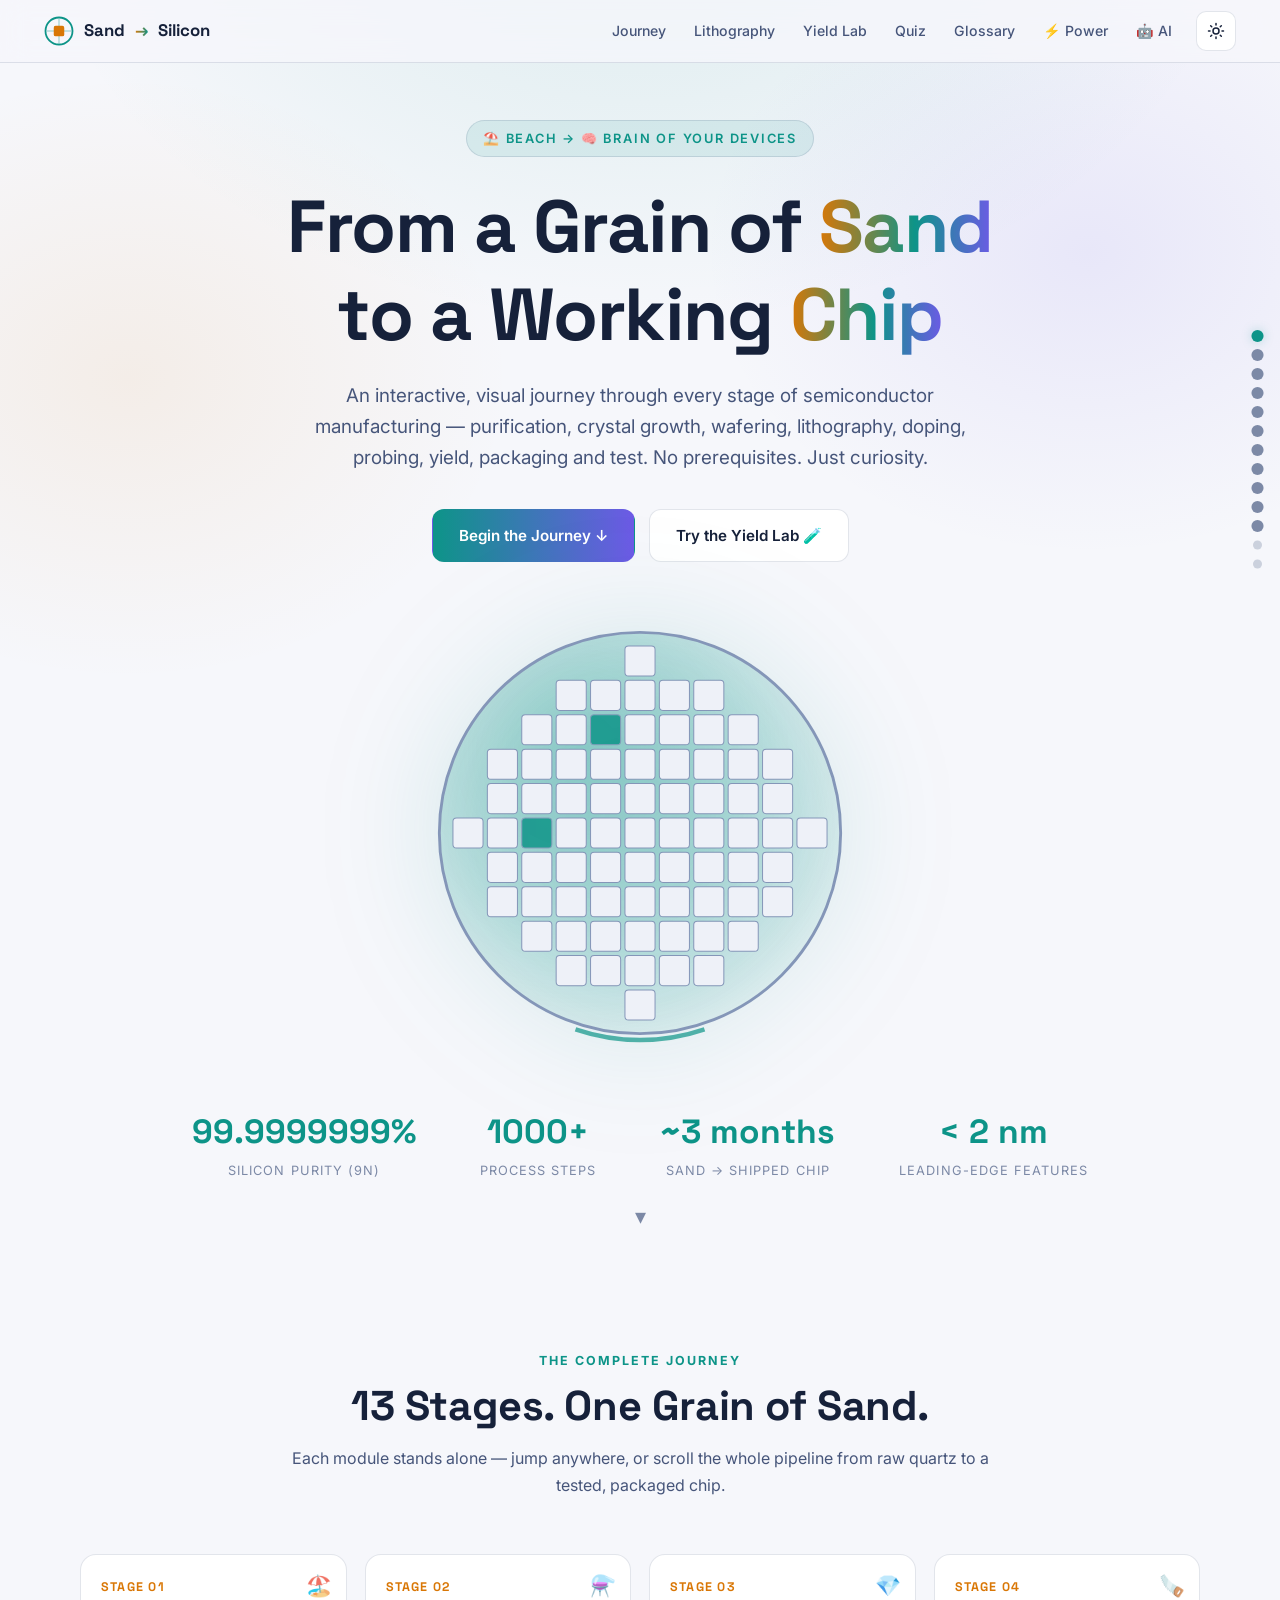
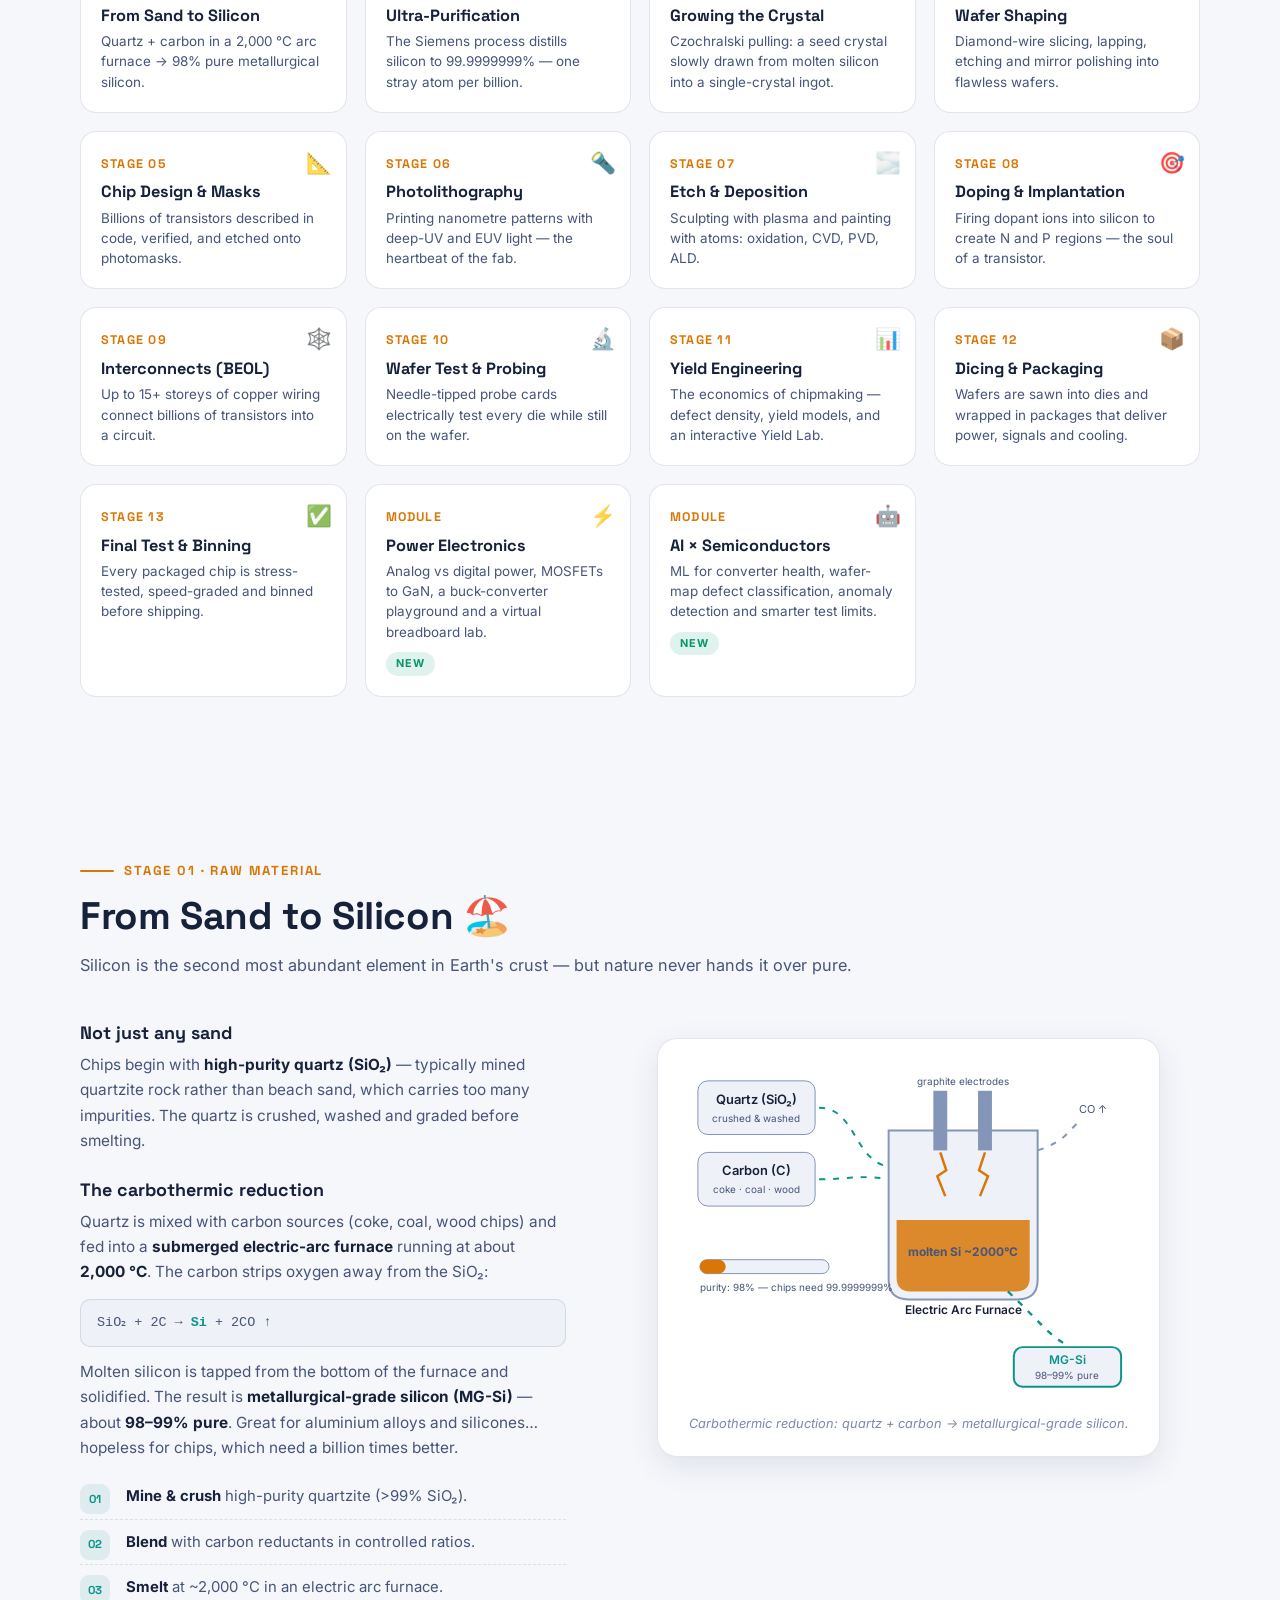
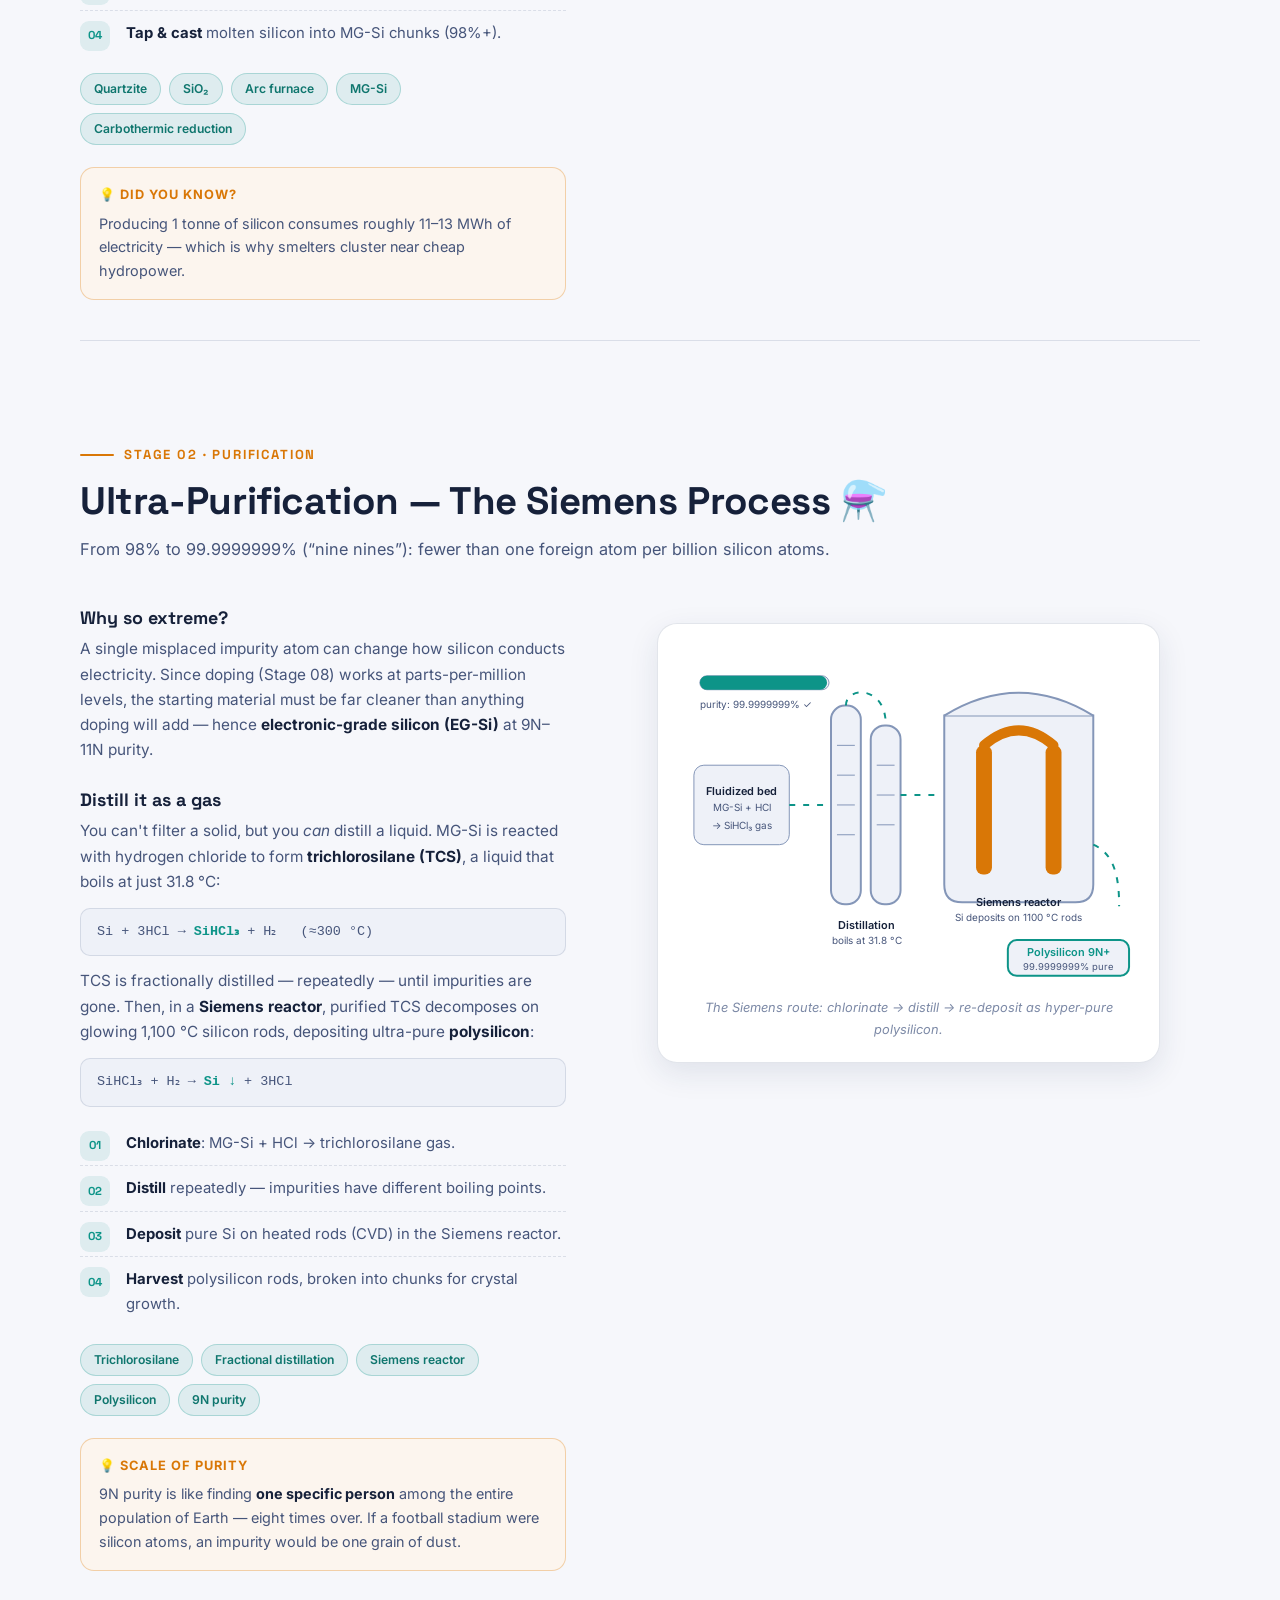
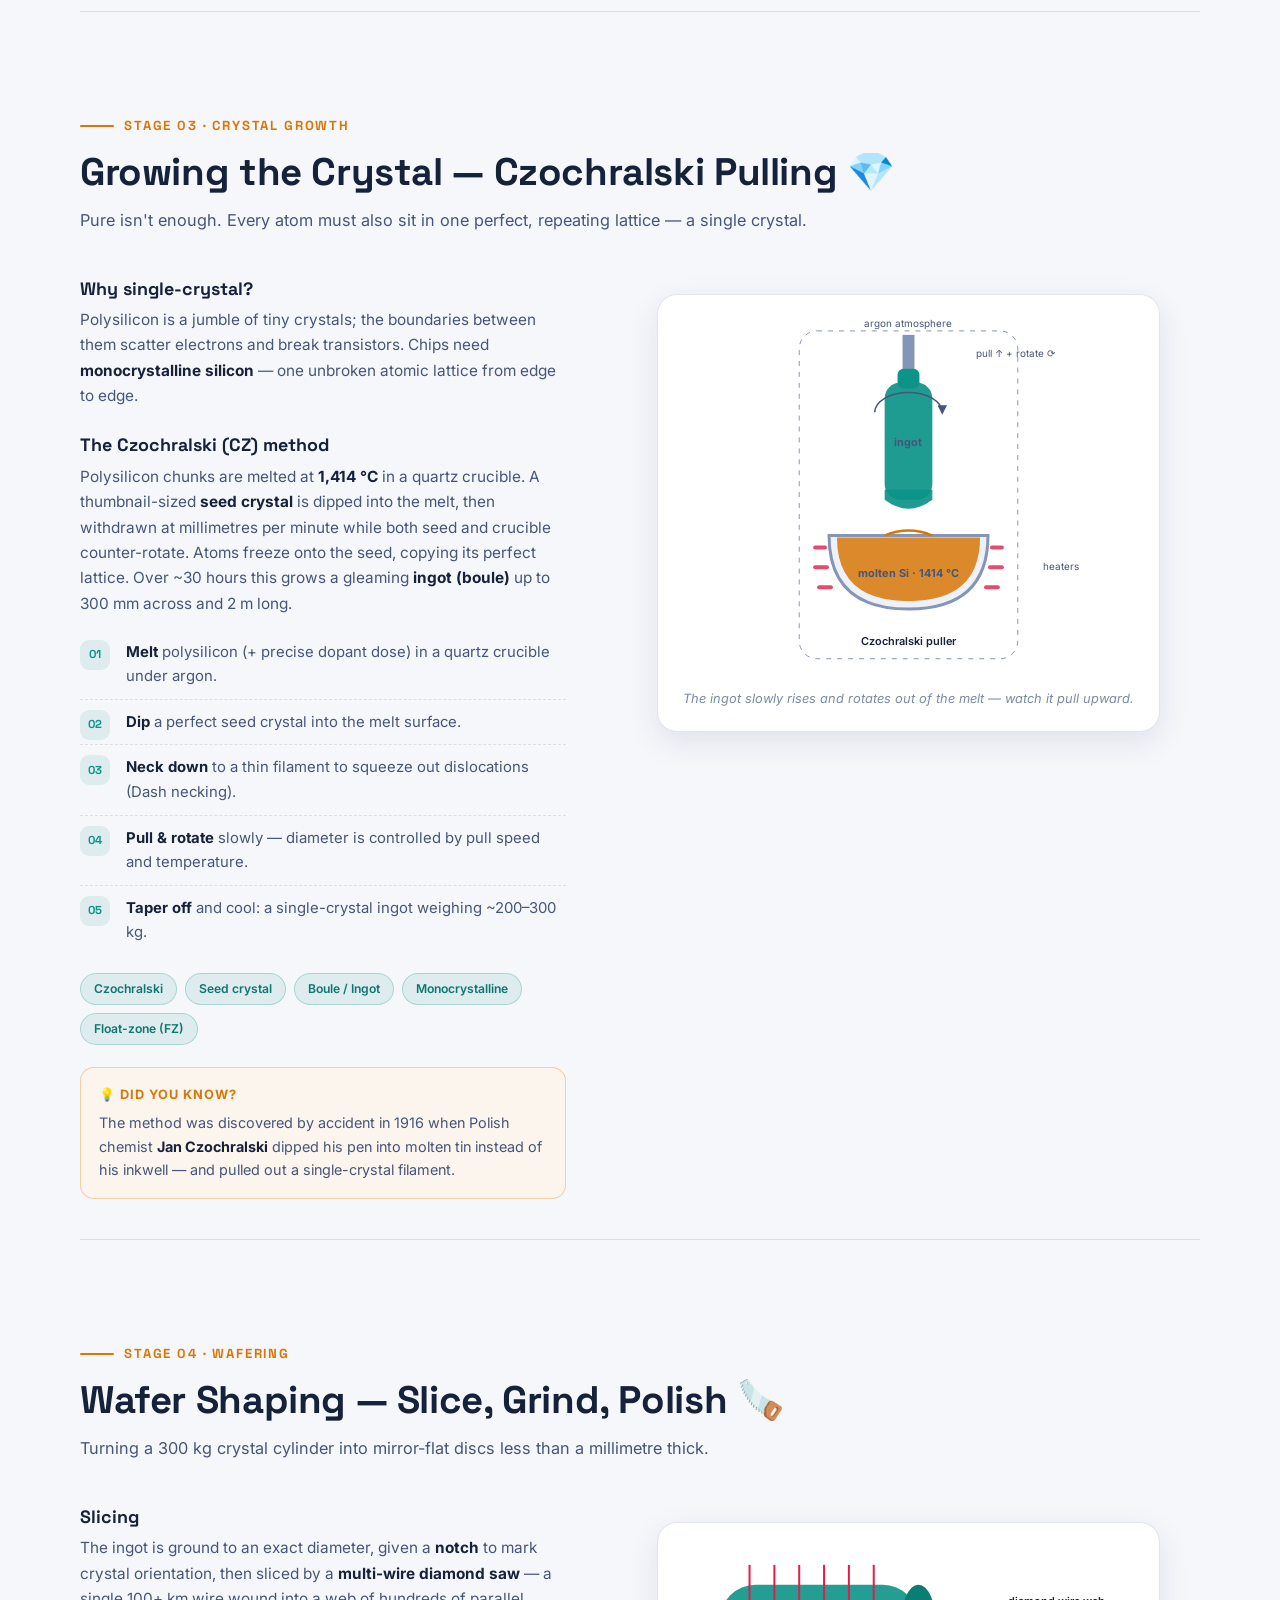
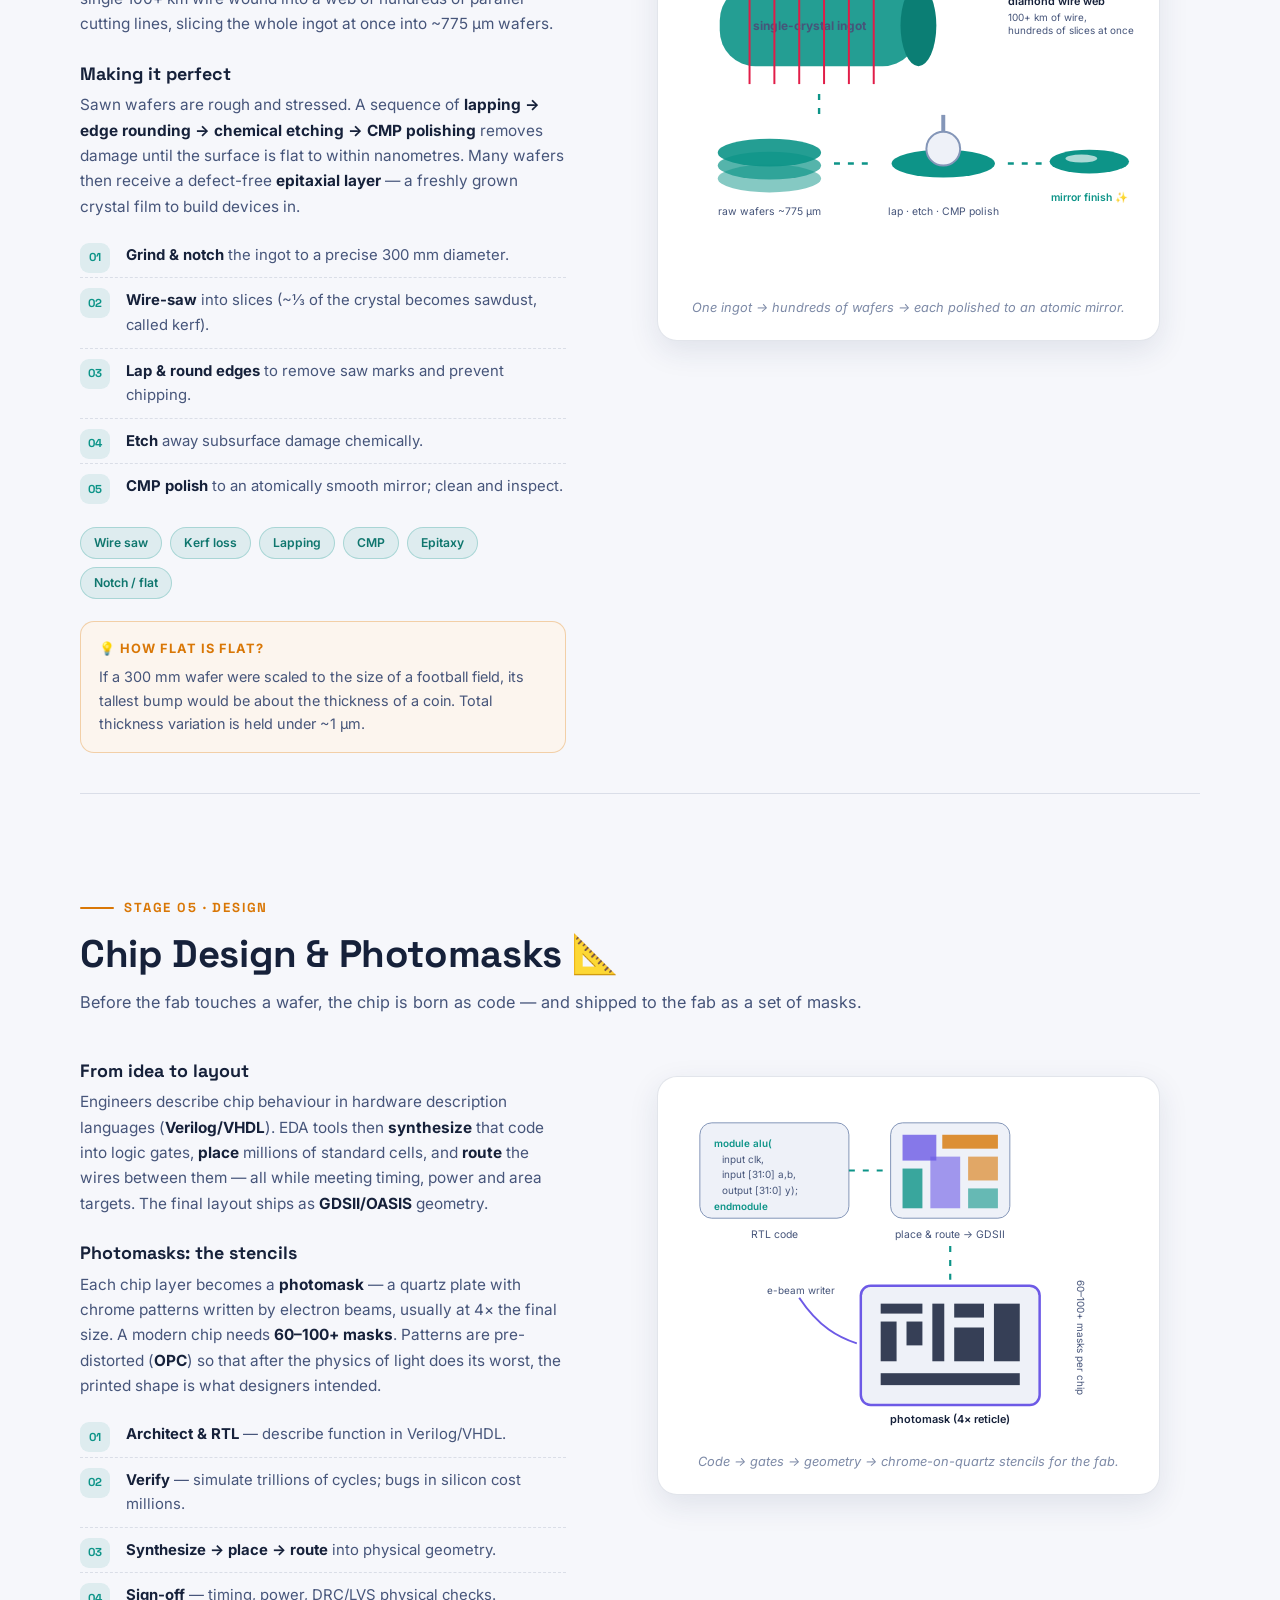
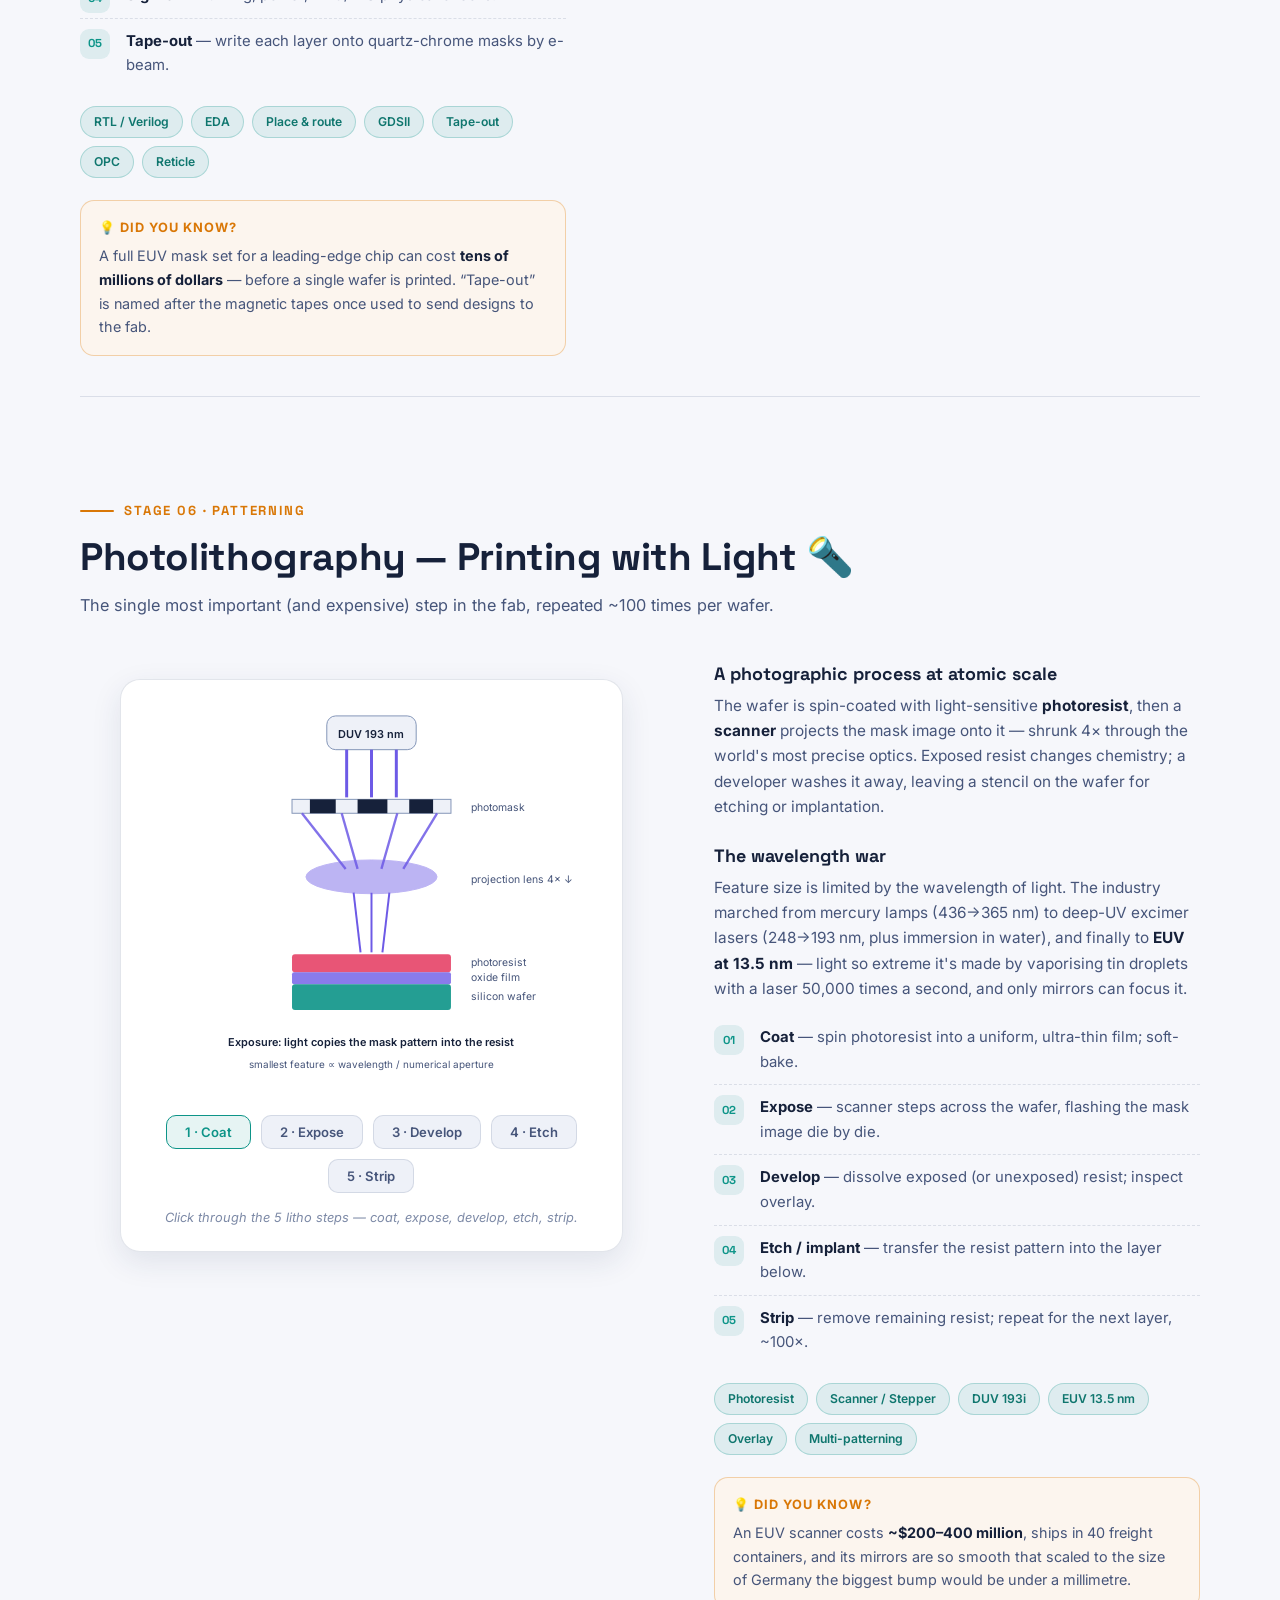
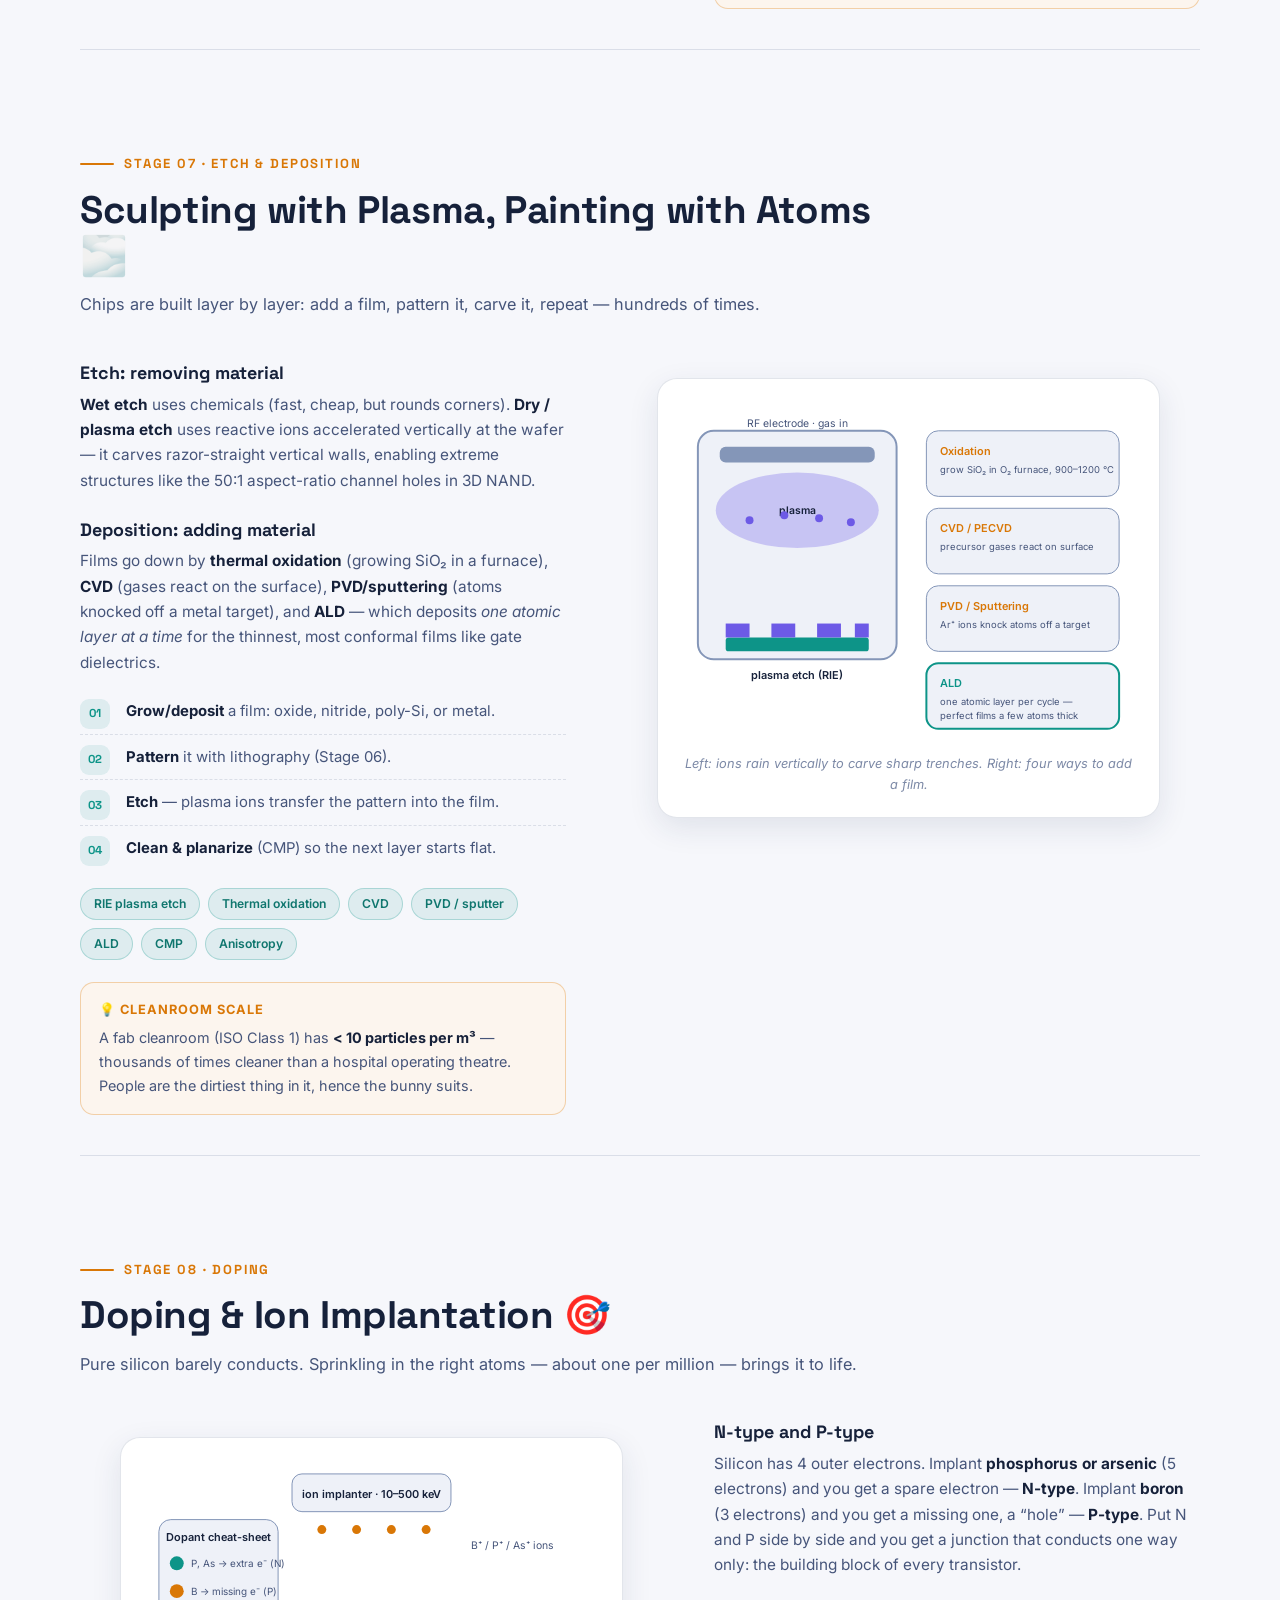
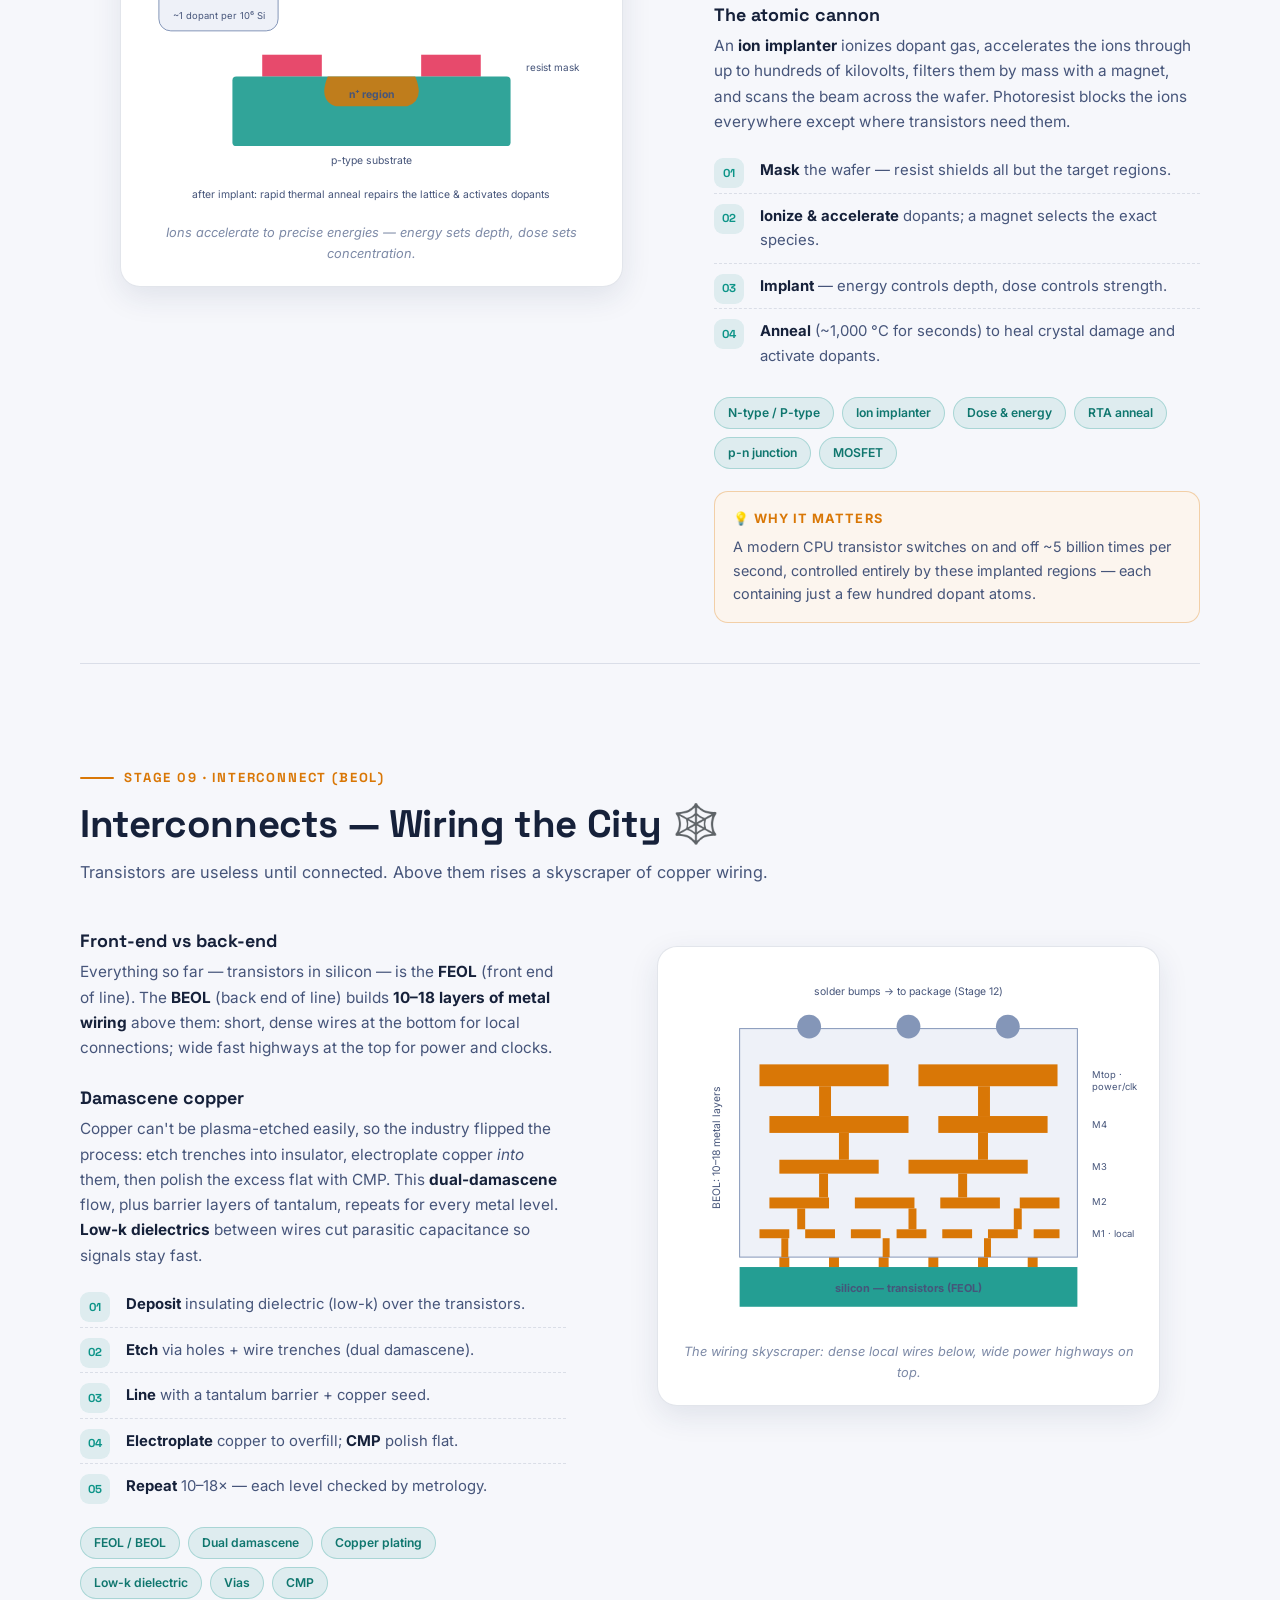
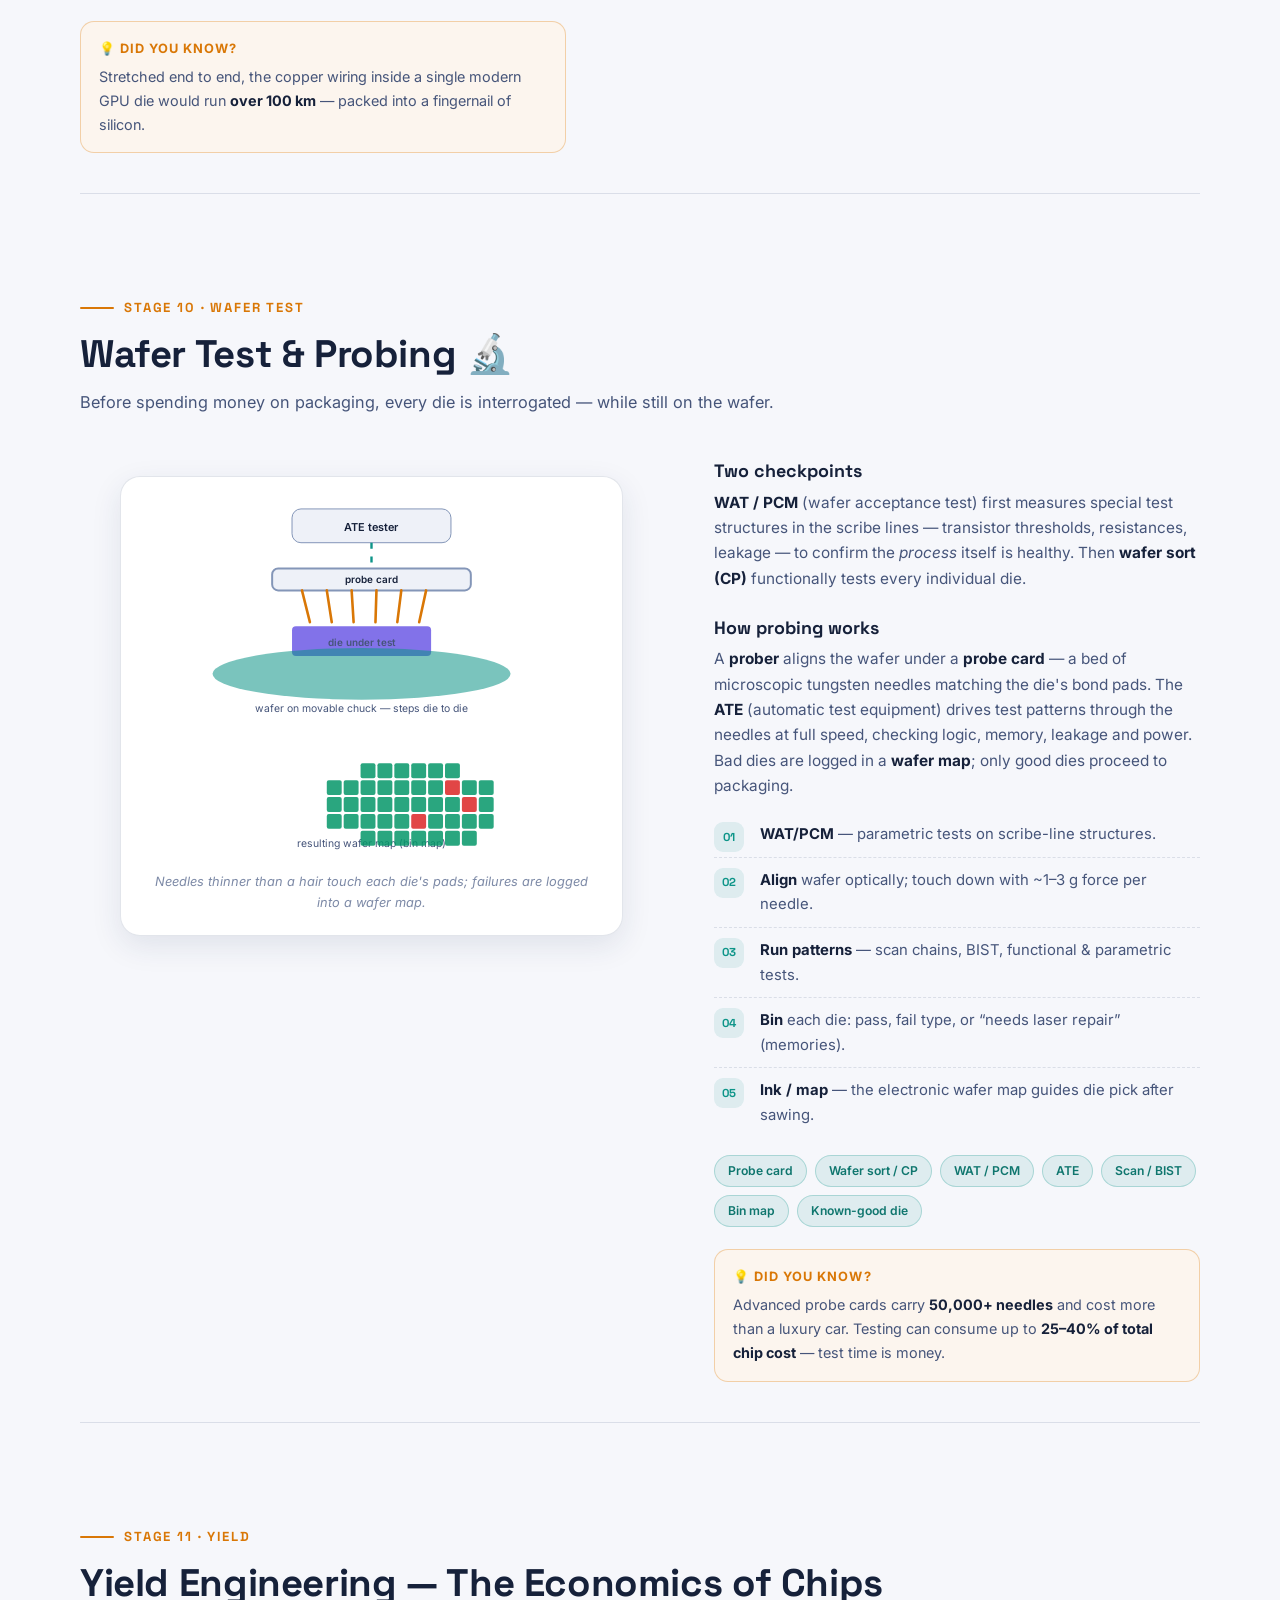
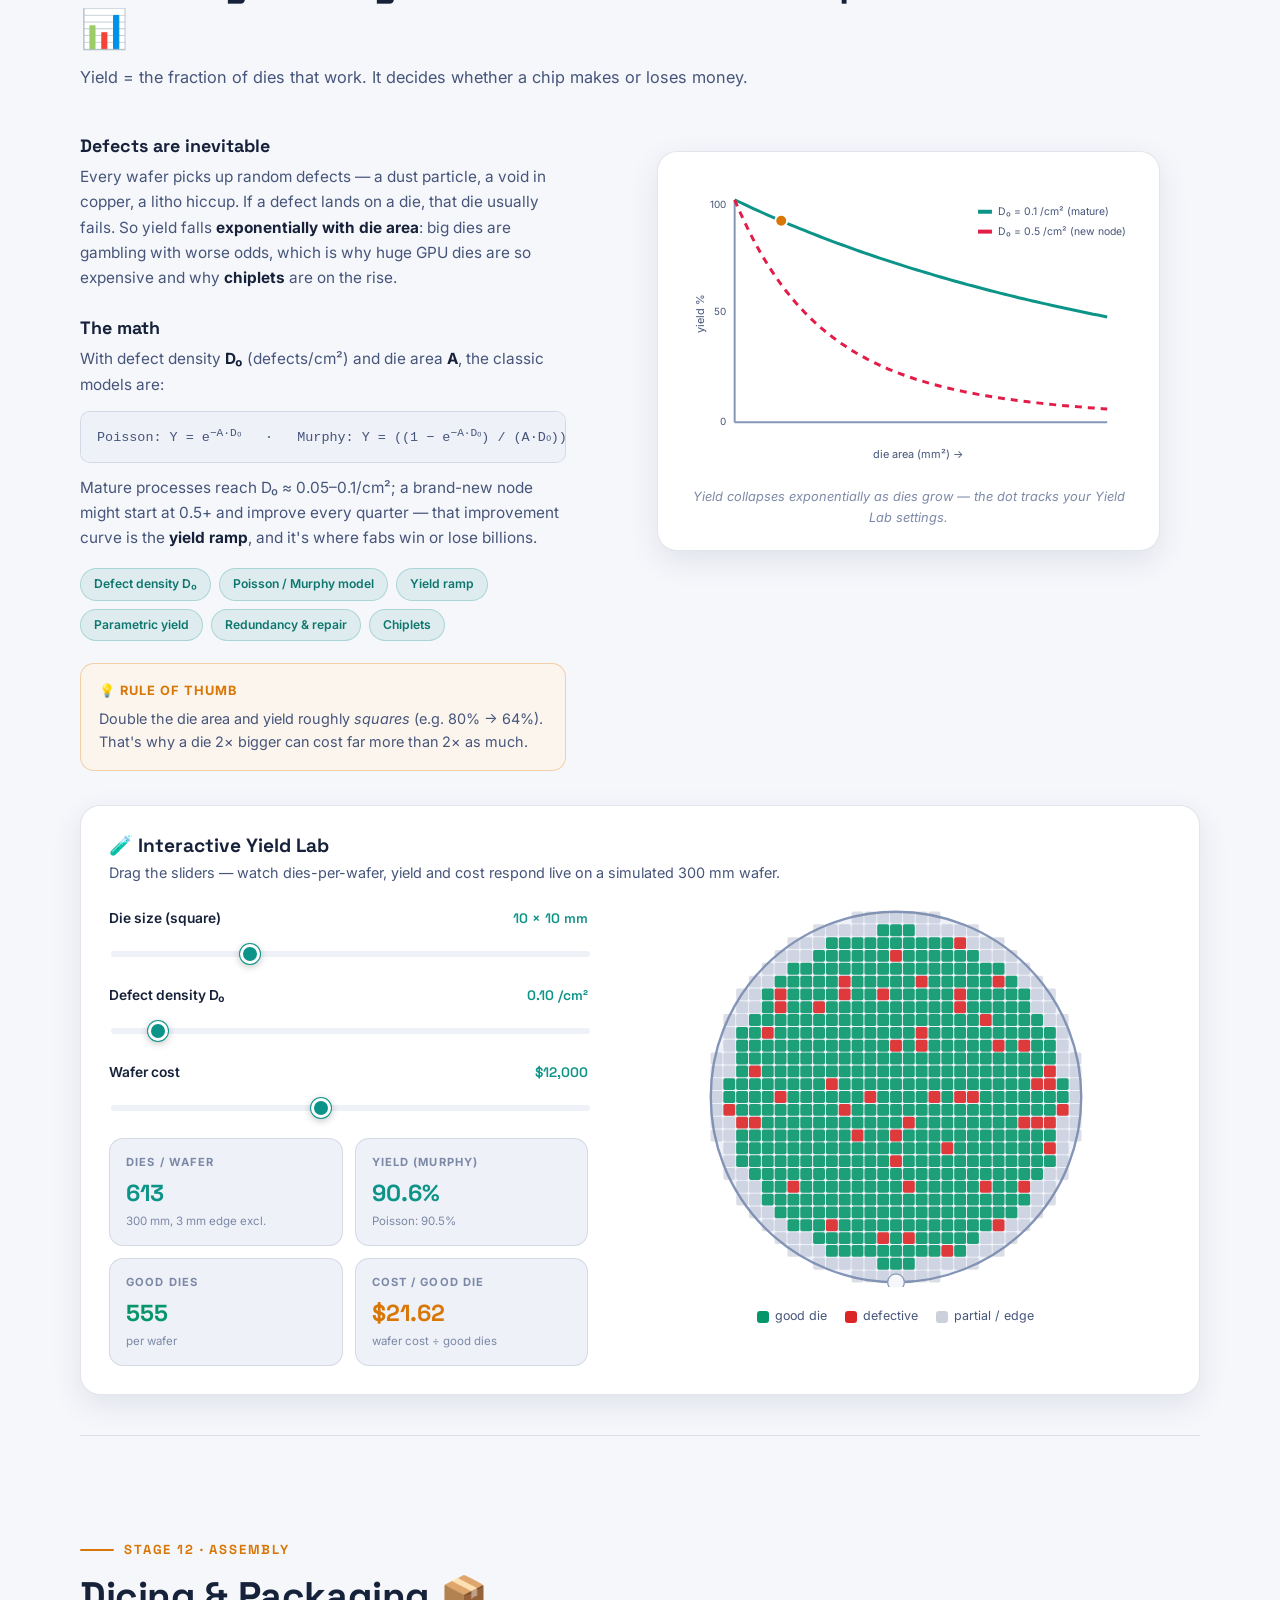
==== commit 84f017a2: "Add Power Electronics and AI × Semiconductors roadmap modules Two new interactive module pages shari" ====
--- a/index.html
+++ b/index.html
@@ -41,7 +41,8 @@
       <a href="#stage-11">Yield Lab</a>
       <a href="#quiz">Quiz</a>
       <a href="#glossary">Glossary</a>
-      <a href="#roadmap">Roadmap</a>
+      <a href="power-electronics.html">⚡ Power</a>
+      <a href="ai-semiconductors.html">🤖 AI</a>
       <button class="theme-toggle nav-keep" id="themeToggle" aria-label="Toggle light / dark mode" title="Toggle theme">
         <svg class="icon-moon" viewBox="0 0 24 24" fill="none" stroke="currentColor" stroke-width="2" stroke-linecap="round"><path d="M21 12.8A9 9 0 1 1 11.2 3a7 7 0 0 0 9.8 9.8z"/></svg>
         <svg class="icon-sun" viewBox="0 0 24 24" fill="none" stroke="currentColor" stroke-width="2" stroke-linecap="round"><circle cx="12" cy="12" r="4"/><path d="M12 2v2m0 16v2M4.9 4.9l1.4 1.4m11.4 11.4 1.4 1.4M2 12h2m16 0h2M4.9 19.1l1.4-1.4m11.4-11.4 1.4-1.4"/></svg>
@@ -113,8 +114,8 @@
     <a class="module-card" href="#stage-11"><span class="m-icon">📊</span><div class="m-num">STAGE 11</div><h3>Yield Engineering</h3><p>The economics of chipmaking — defect density, yield models, and an interactive Yield Lab.</p></a>
     <a class="module-card" href="#stage-12"><span class="m-icon">📦</span><div class="m-num">STAGE 12</div><h3>Dicing & Packaging</h3><p>Wafers are sawn into dies and wrapped in packages that deliver power, signals and cooling.</p></a>
     <a class="module-card" href="#stage-13"><span class="m-icon">✅</span><div class="m-num">STAGE 13</div><h3>Final Test & Binning</h3><p>Every packaged chip is stress-tested, speed-graded and binned before shipping.</p></a>
-    <div class="module-card soon"><span class="m-icon">⚡</span><div class="m-num">NEXT</div><h3>Power Electronics</h3><p>SiC & GaN wide-bandgap devices, MOSFETs, IGBTs and converters.</p><span class="badge-soon">Coming soon</span></div>
-    <div class="module-card soon"><span class="m-icon">🤖</span><div class="m-num">NEXT</div><h3>AI × Semiconductors</h3><p>ML for defect detection, litho correction, yield prediction — and chips built for AI.</p><span class="badge-soon">Coming soon</span></div>
+    <a class="module-card" href="power-electronics.html"><span class="m-icon">⚡</span><div class="m-num">MODULE</div><h3>Power Electronics</h3><p>Analog vs digital power, MOSFETs to GaN, a buck-converter playground and a virtual breadboard lab.</p><span class="badge-soon" style="color:var(--good); background:color-mix(in srgb, var(--good) 12%, transparent);">New</span></a>
+    <a class="module-card" href="ai-semiconductors.html"><span class="m-icon">🤖</span><div class="m-num">MODULE</div><h3>AI × Semiconductors</h3><p>ML for converter health, wafer-map defect classification, anomaly detection and smarter test limits.</p><span class="badge-soon" style="color:var(--good); background:color-mix(in srgb, var(--good) 12%, transparent);">New</span></a>
   </div>
 </section>
 
@@ -1135,8 +1136,8 @@
     <p>This portal is designed to grow. Planned modules:</p>
   </div>
   <div class="roadmap-list reveal">
-    <div class="module-card soon"><span class="m-icon">⚡</span><div class="m-num">PLANNED</div><h3>Power Electronics</h3><p>Diodes, MOSFETs, IGBTs; SiC & GaN wide-bandgap devices; converters, inverters, EV & grid applications.</p><span class="badge-soon">In design</span></div>
-    <div class="module-card soon"><span class="m-icon">🤖</span><div class="m-num">PLANNED</div><h3>AI × Semiconductors</h3><p>ML for defect classification, lithography OPC, predictive maintenance and yield prediction — plus the silicon that powers AI.</p><span class="badge-soon">In design</span></div>
+    <a class="module-card" href="power-electronics.html"><span class="m-icon">⚡</span><div class="m-num">SHIPPED ✓</div><h3>Power Electronics</h3><p>Diodes, MOSFETs, IGBTs; SiC & GaN wide-bandgap devices; linear vs switching, buck playground, virtual breadboard lab.</p><span class="badge-soon" style="color:var(--good); background:color-mix(in srgb, var(--good) 12%, transparent);">Live now</span></a>
+    <a class="module-card" href="ai-semiconductors.html"><span class="m-icon">🤖</span><div class="m-num">SHIPPED ✓</div><h3>AI × Semiconductors</h3><p>Predictive maintenance for converters, wafer-map defect classification, anomaly detection and smarter test limits.</p><span class="badge-soon" style="color:var(--good); background:color-mix(in srgb, var(--good) 12%, transparent);">Live now</span></a>
     <div class="module-card soon"><span class="m-icon">🧲</span><div class="m-num">IDEAS</div><h3>Device Physics Deep-Dives</h3><p>Interactive band diagrams, MOSFET operation, FinFET → GAA evolution, memory cell anatomy.</p><span class="badge-soon">Backlog</span></div>
   </div>
 </section>
--- a/assets/css/style.css
+++ b/assets/css/style.css
@@ -473,6 +473,93 @@
 .journey-dots a:hover { opacity: 0.8; transform: scale(1.3); }
 .journey-dots a.active { background: var(--accent); opacity: 1; transform: scale(1.35); box-shadow: 0 0 8px var(--glow); }
 
+/* ============================================================
+   Module pages (Power Electronics · AI × Semiconductors)
+   ============================================================ */
+.page-hero {
+  position: relative; padding: 140px 24px 70px; text-align: center;
+  background: var(--hero-grad);
+}
+.page-hero h1 { font-size: clamp(2rem, 5vw, 3.4rem); margin: 18px 0 16px; letter-spacing: -0.02em; }
+.page-hero h1 .grad {
+  background: linear-gradient(90deg, var(--accent-2) 0%, var(--accent) 55%, var(--accent-3) 100%);
+  -webkit-background-clip: text; background-clip: text; color: transparent;
+}
+.page-hero p.sub { max-width: 640px; margin: 0 auto; color: var(--text-soft); font-size: clamp(0.98rem, 2vw, 1.12rem); }
+.crumb { font-size: 0.82rem; color: var(--text-faint); }
+.crumb a { color: var(--text-soft); }
+
+/* concept cards */
+.cardlets { display: grid; grid-template-columns: repeat(auto-fit, minmax(230px, 1fr)); gap: 16px; margin: 26px 0 8px; }
+.cardlet {
+  background: var(--bg-card); border: 1px solid var(--line); border-radius: 16px;
+  padding: 18px 18px 16px; transition: all 0.25s;
+}
+.cardlet:hover { border-color: var(--accent); transform: translateY(-3px); box-shadow: var(--shadow); }
+.cardlet .cl-icon { font-size: 1.5rem; }
+.cardlet h4 { margin: 8px 0 6px; font-size: 0.98rem; font-family: "Space Grotesk", sans-serif; }
+.cardlet p { margin: 0; font-size: 0.83rem; color: var(--text-soft); line-height: 1.55; }
+.cardlet .cl-tag {
+  display: inline-block; margin-top: 10px; font-size: 0.68rem; font-weight: 700; letter-spacing: 0.08em;
+  text-transform: uppercase; color: var(--accent); background: var(--chip-bg); padding: 3px 10px; border-radius: 999px;
+}
+
+/* comparison bars (linear vs switching) */
+.vs-grid { display: grid; grid-template-columns: 1fr 1fr; gap: 14px; margin-top: 10px; }
+.vs-col {
+  background: var(--bg-inset); border: 1px solid var(--line); border-radius: 14px; padding: 16px;
+}
+.vs-col h4 { margin: 0 0 10px; font-size: 0.9rem; display: flex; gap: 8px; align-items: center; }
+.eff-bar { height: 14px; border-radius: 7px; background: var(--bg-card); overflow: hidden; border: 1px solid var(--line); }
+.eff-bar > i { display: block; height: 100%; border-radius: 7px; transition: width 0.3s; }
+.eff-num { font-family: "Space Grotesk", monospace; font-weight: 700; font-size: 1.3rem; margin: 8px 0 2px; }
+.eff-sub { font-size: 0.74rem; color: var(--text-faint); }
+
+/* oscilloscope */
+.scope {
+  background: #060a12; border: 1px solid var(--line); border-radius: 14px; padding: 10px;
+}
+html[data-theme="light"] .scope { background: #101828; }
+.scope svg { display: block; width: 100%; }
+.scope-label { font-size: 0.72rem; color: var(--text-faint); text-align: center; margin-top: 6px; letter-spacing: 0.06em; text-transform: uppercase; }
+
+/* breadboard */
+.bb-wrap { text-align: center; }
+.bb-experiments { display: flex; gap: 10px; justify-content: center; flex-wrap: wrap; margin-bottom: 16px; }
+.readout {
+  display: inline-flex; align-items: baseline; gap: 8px;
+  background: #0c1626; border: 1px solid var(--line); border-radius: 10px;
+  padding: 8px 16px; margin: 10px 6px 0;
+  font-family: "Space Grotesk", monospace;
+}
+html[data-theme="light"] .readout { background: #16213a; }
+.readout .r-label { font-size: 0.68rem; color: #7fe7e2; text-transform: uppercase; letter-spacing: 0.1em; }
+.readout .r-value { font-size: 1.25rem; font-weight: 700; color: #5eead4; }
+
+/* demo status pills */
+.pill-row { display: flex; gap: 10px; flex-wrap: wrap; margin-top: 12px; }
+.pill {
+  font-size: 0.78rem; font-weight: 600; padding: 6px 14px; border-radius: 999px;
+  border: 1px solid var(--line); background: var(--bg-inset); color: var(--text-soft);
+}
+.pill b { font-family: "Space Grotesk", monospace; }
+.pill.p-good { border-color: color-mix(in srgb, var(--good) 45%, transparent); color: var(--good); }
+.pill.p-bad { border-color: color-mix(in srgb, var(--bad) 45%, transparent); color: var(--bad); }
+.pill.p-amber { border-color: color-mix(in srgb, var(--accent-2) 45%, transparent); color: var(--accent-2); }
+
+/* AI verdict box */
+.verdict {
+  margin-top: 14px; padding: 14px 18px; border-radius: 14px; font-size: 0.9rem;
+  background: color-mix(in srgb, var(--accent-3) 8%, var(--bg-card));
+  border: 1px solid color-mix(in srgb, var(--accent-3) 30%, transparent);
+  color: var(--text-soft); text-align: left;
+}
+.verdict .v-title { font-weight: 700; color: var(--accent-3); font-size: 0.8rem; letter-spacing: 0.08em; text-transform: uppercase; margin-bottom: 4px; }
+.conf-bar { height: 8px; border-radius: 4px; background: var(--bg-inset); overflow: hidden; margin: 8px 0 4px; }
+.conf-bar > i { display: block; height: 100%; background: linear-gradient(90deg, var(--accent-3), var(--accent)); border-radius: 4px; transition: width 0.5s; }
+
+@media (max-width: 560px) { .vs-grid { grid-template-columns: 1fr; } }
+
 /* ---- Responsive ---- */
 @media (max-width: 920px) {
   .stage-body, .stage-body.rev { grid-template-columns: 1fr; }
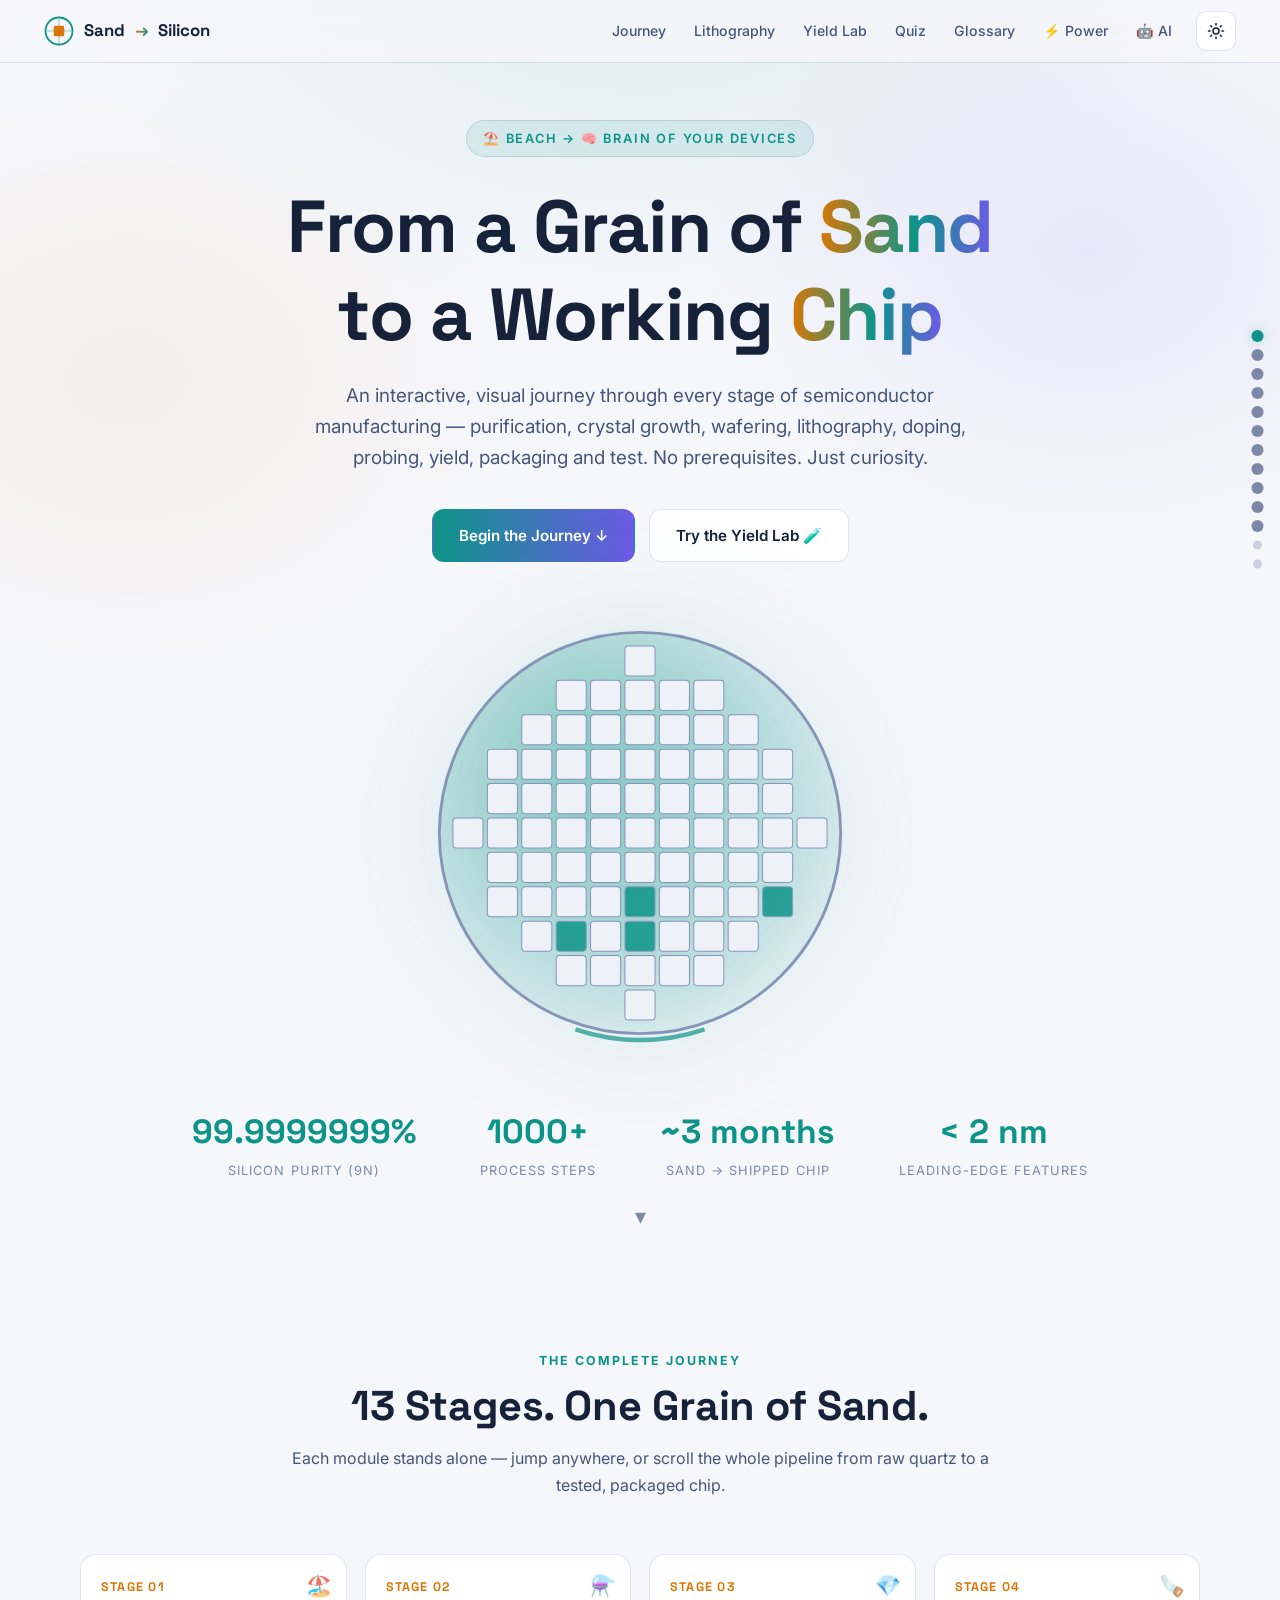
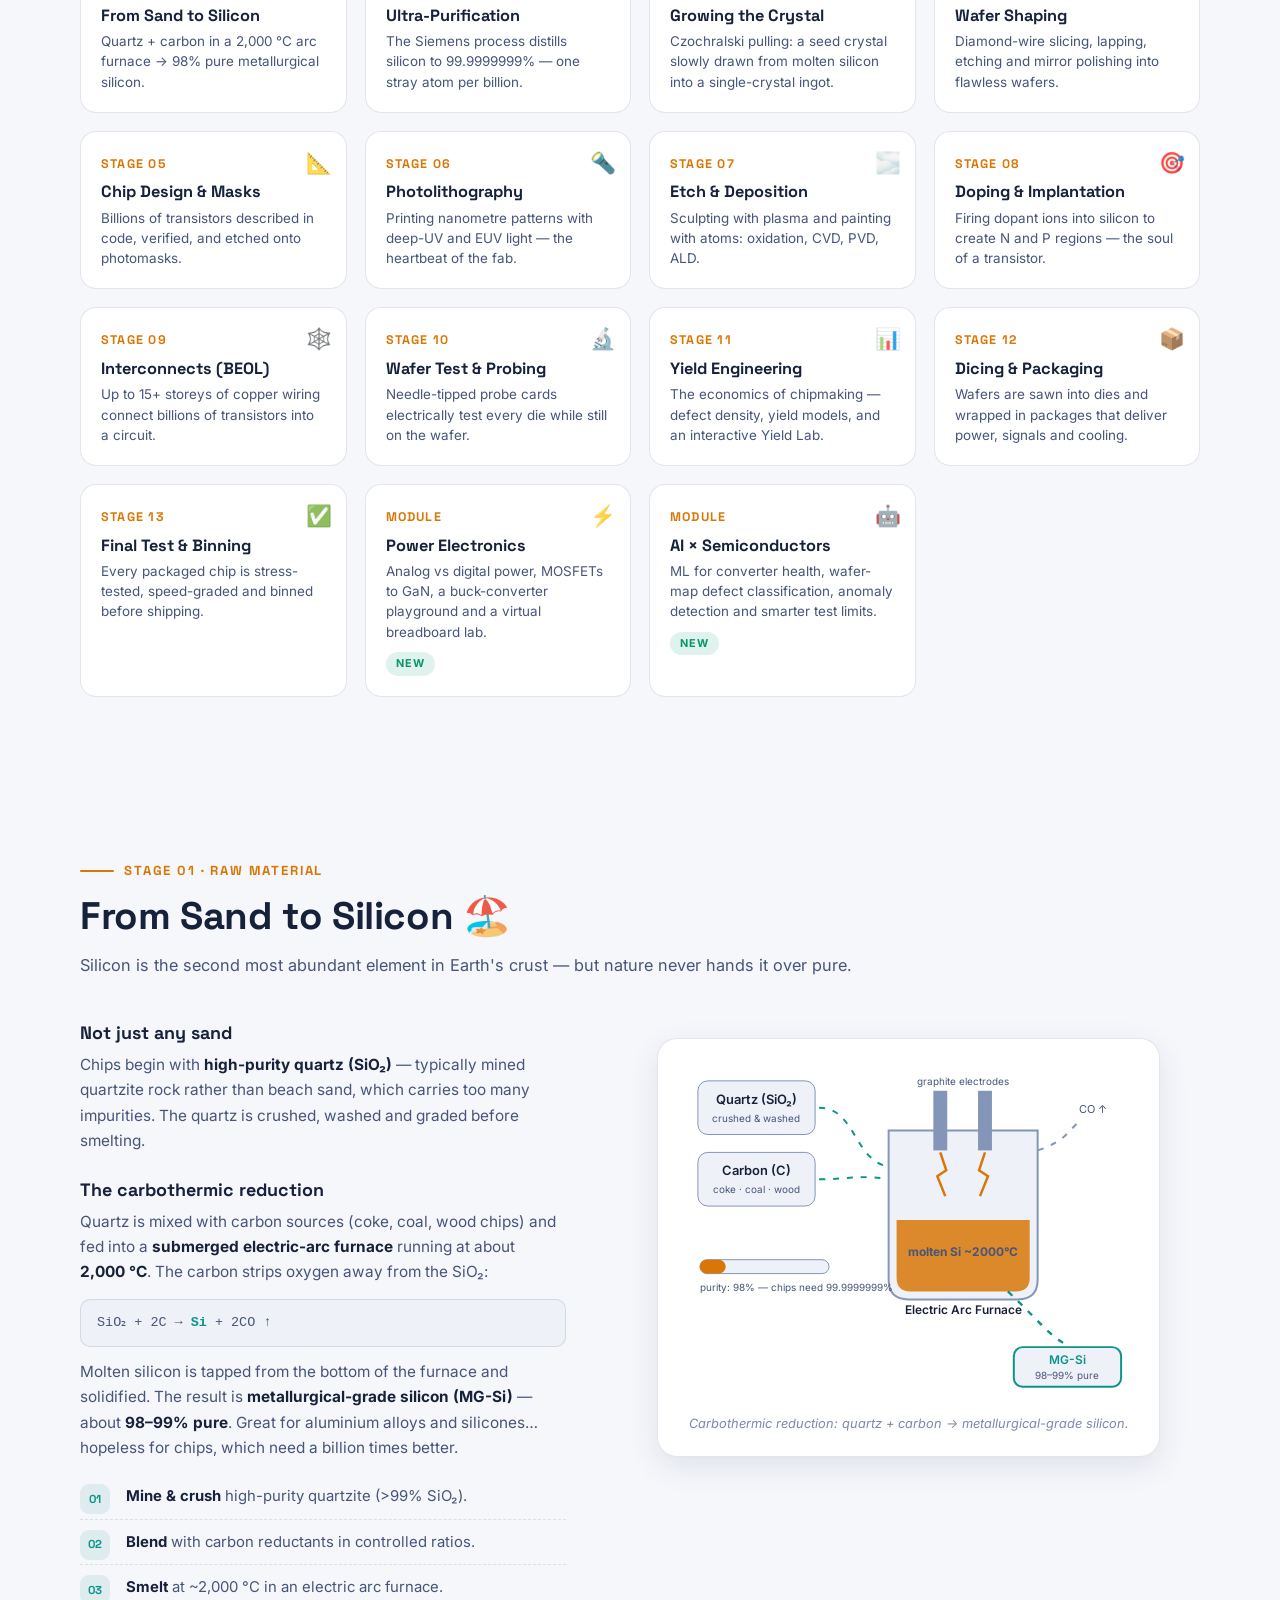
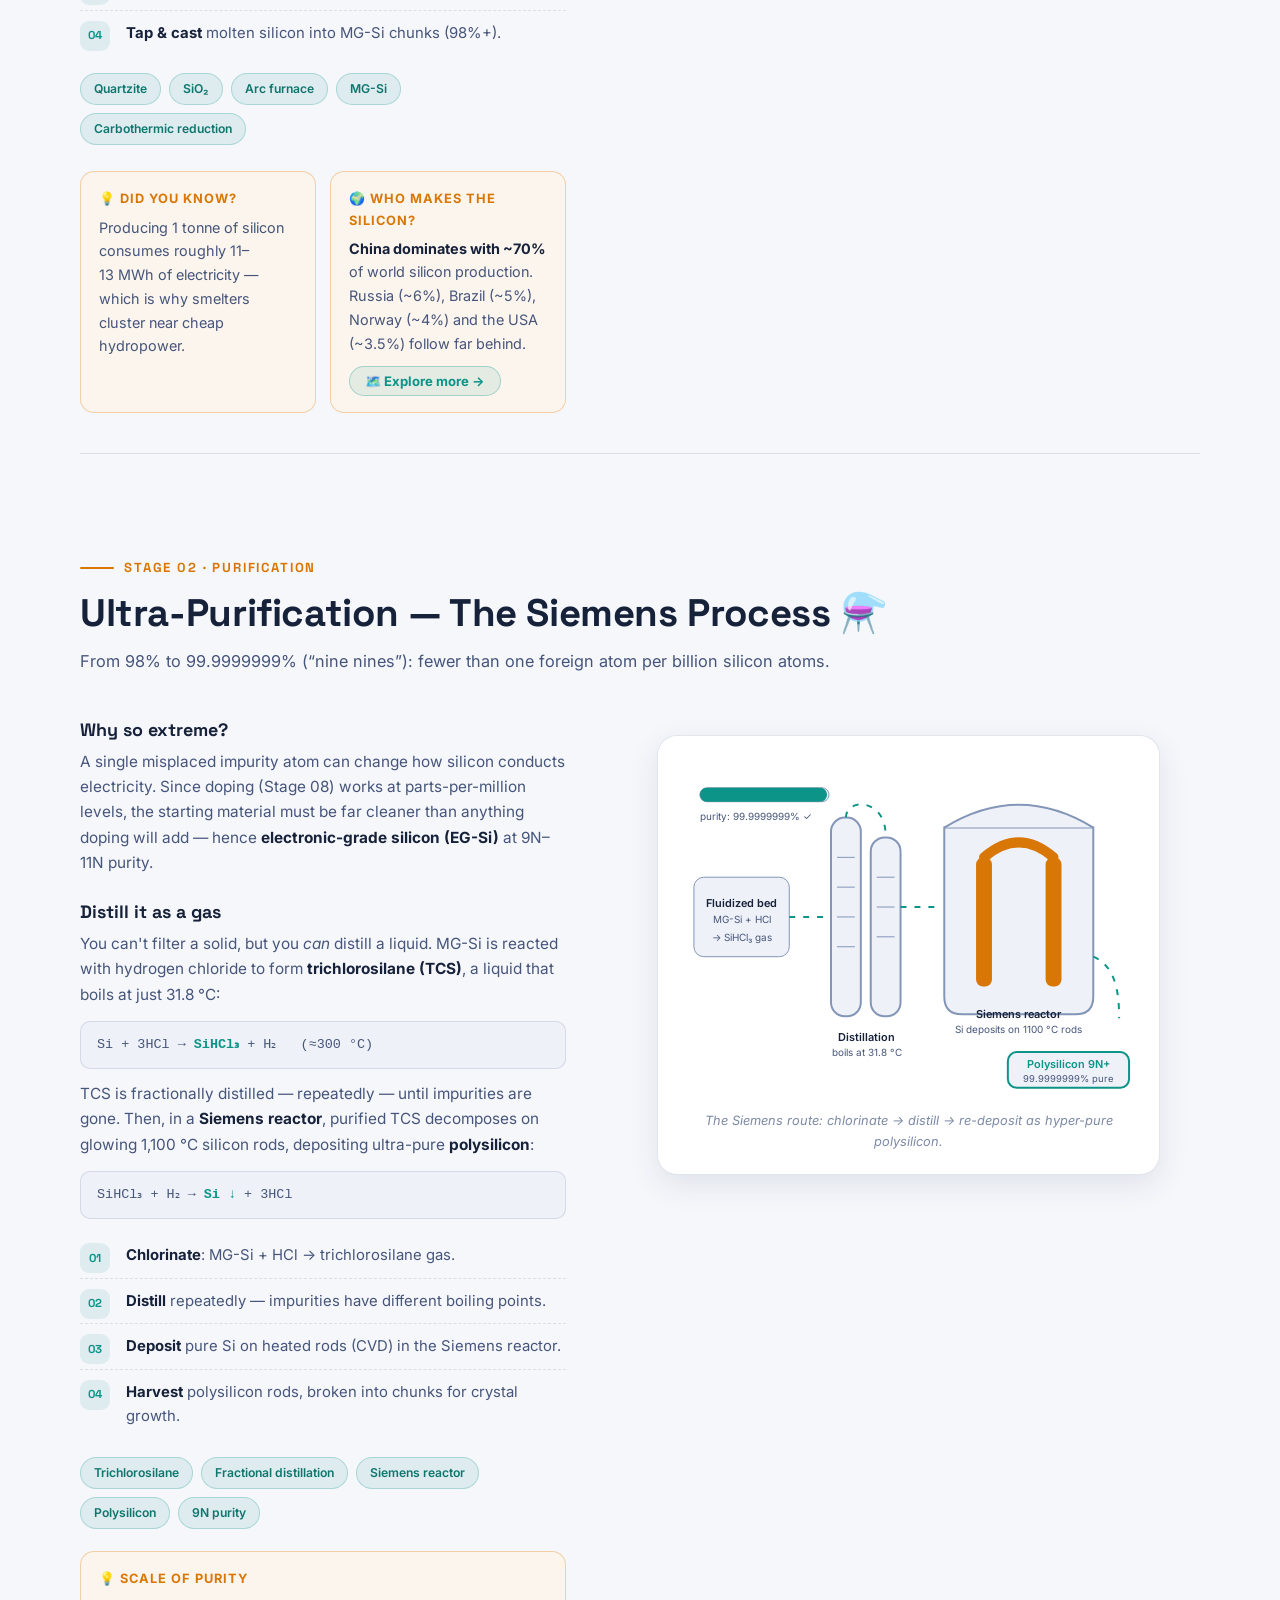
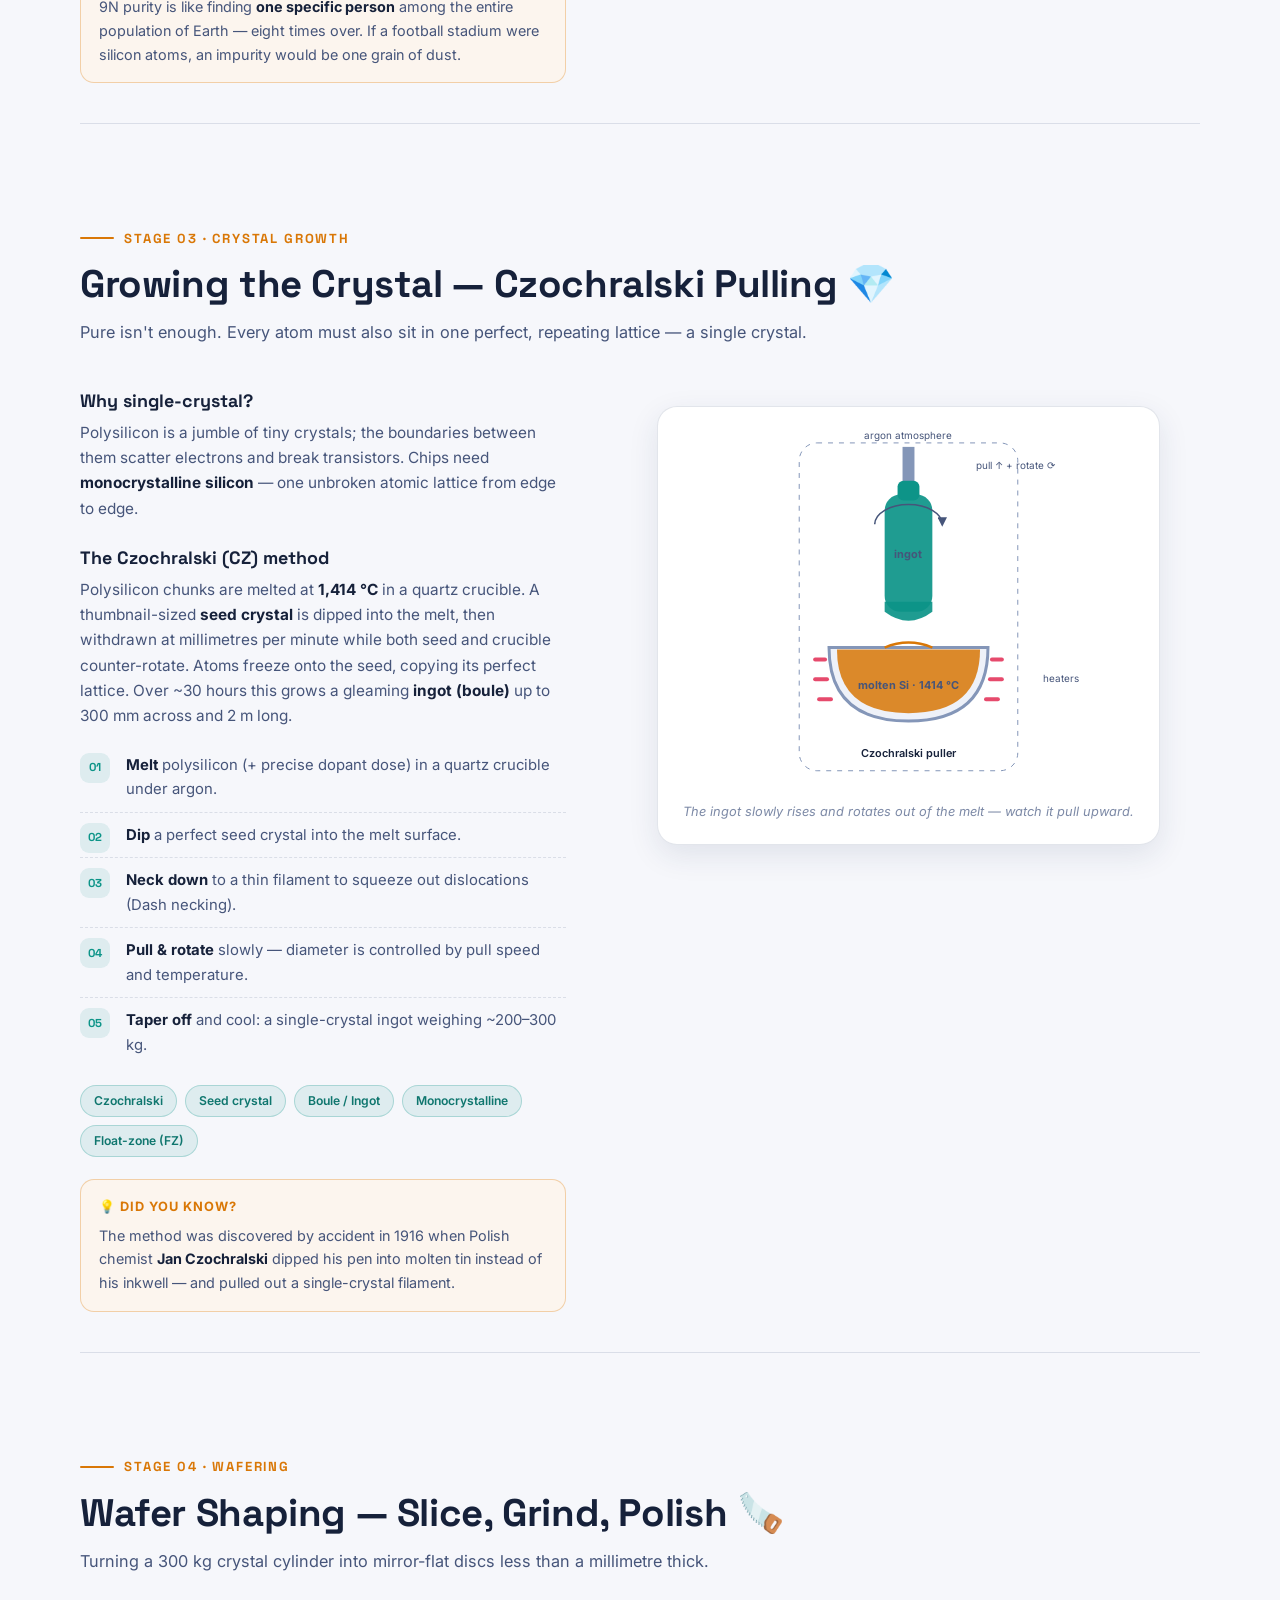
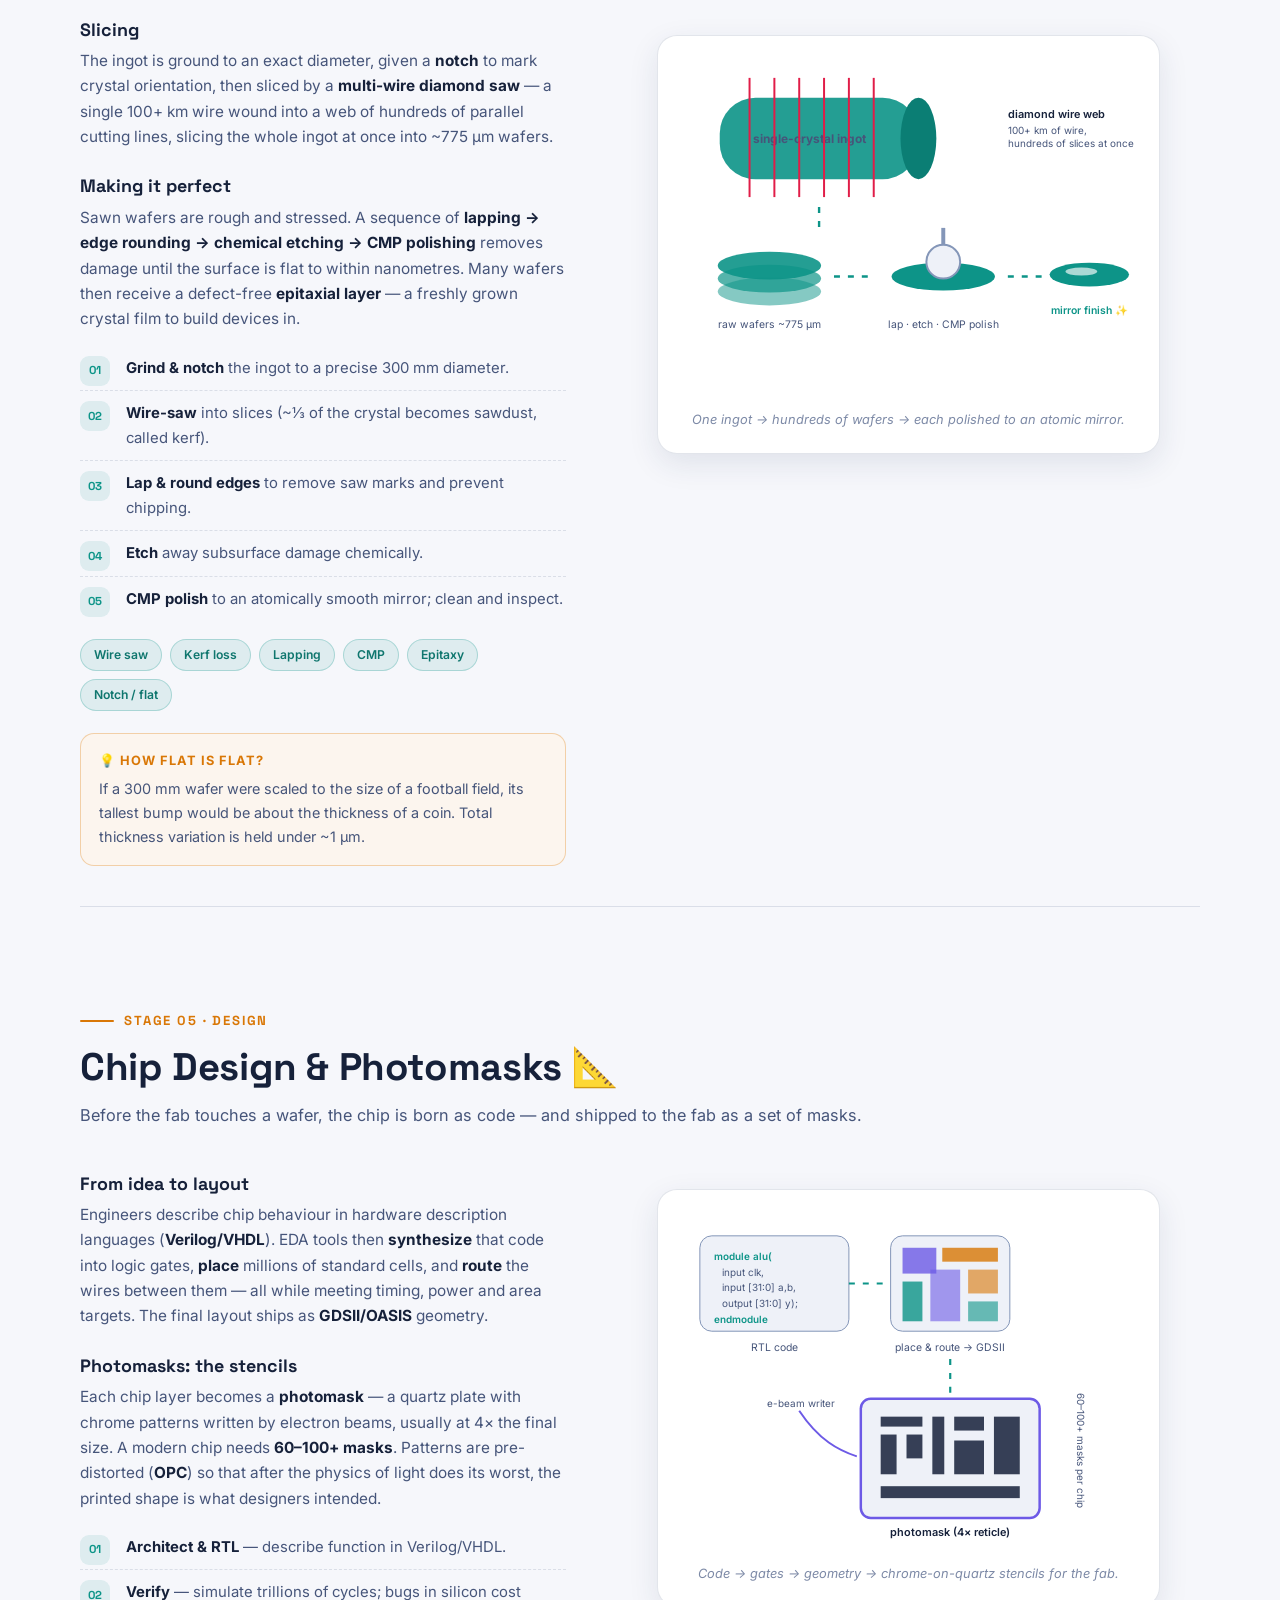
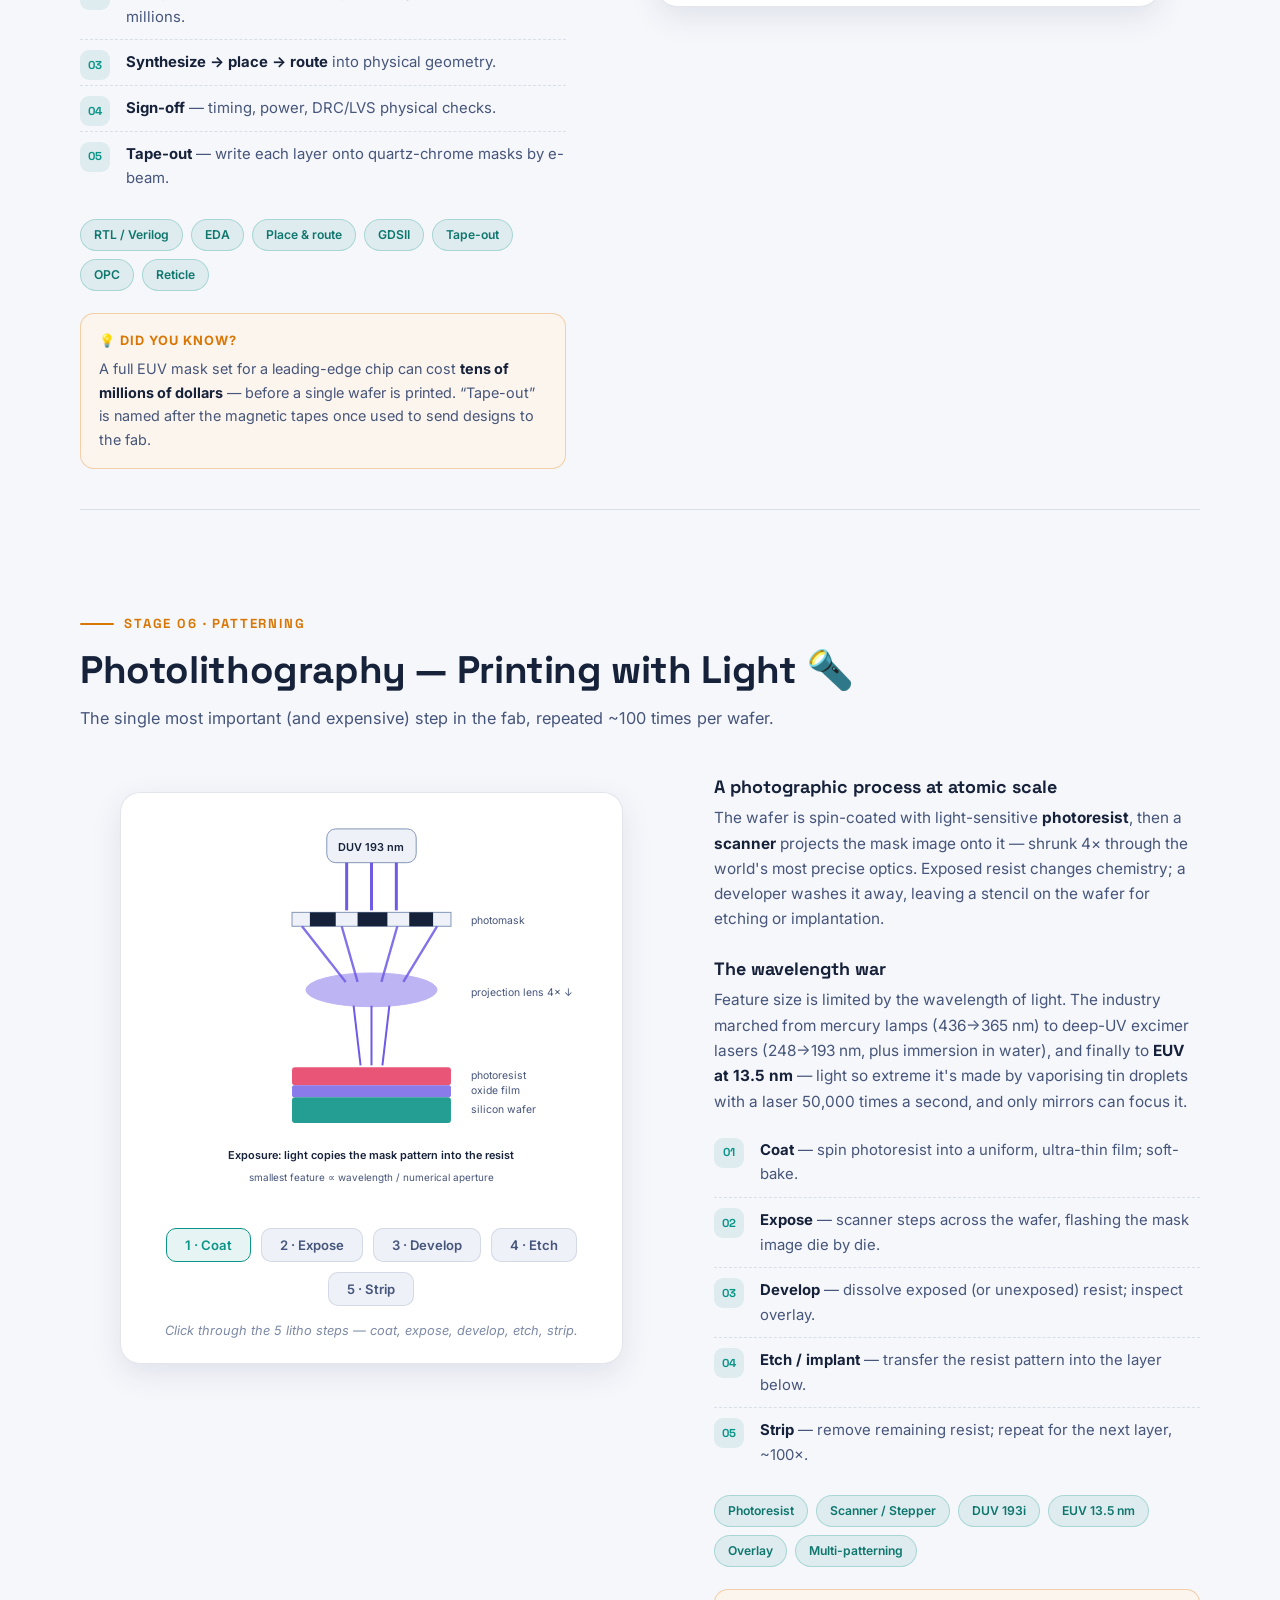
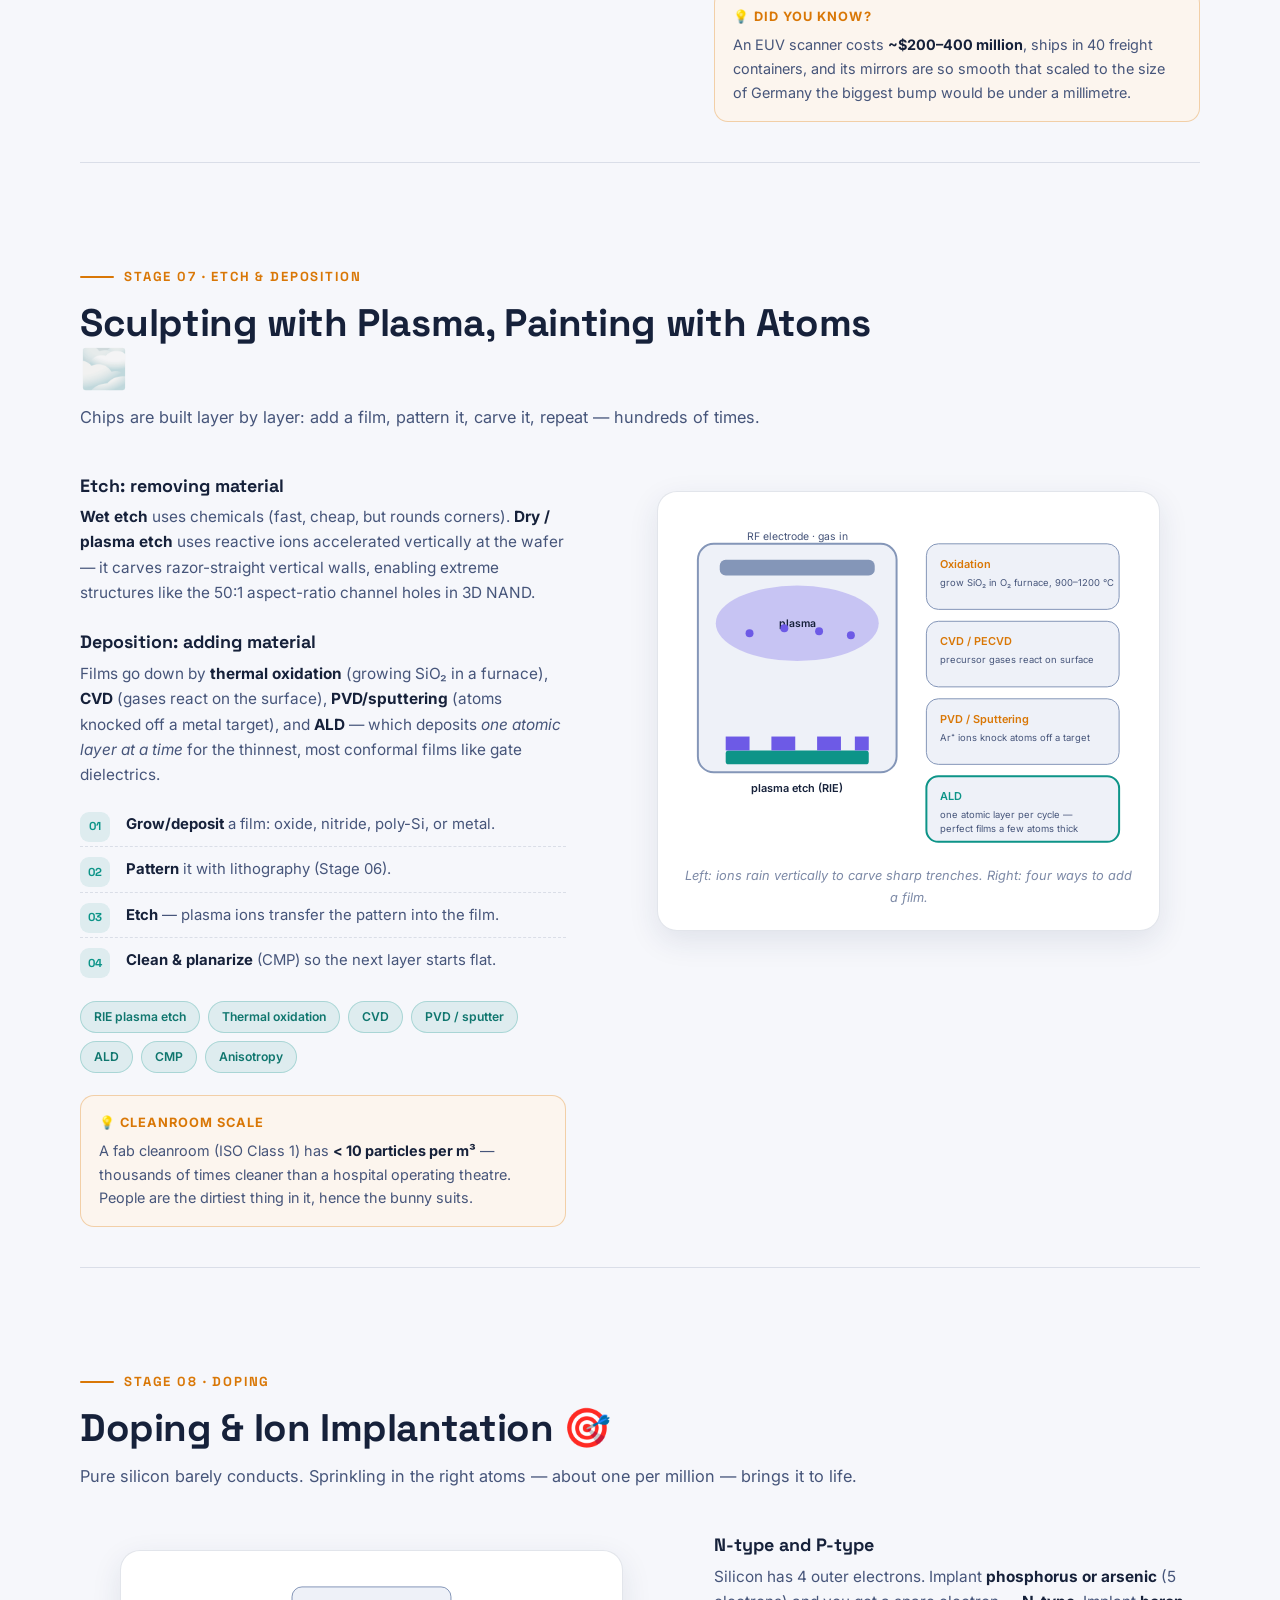
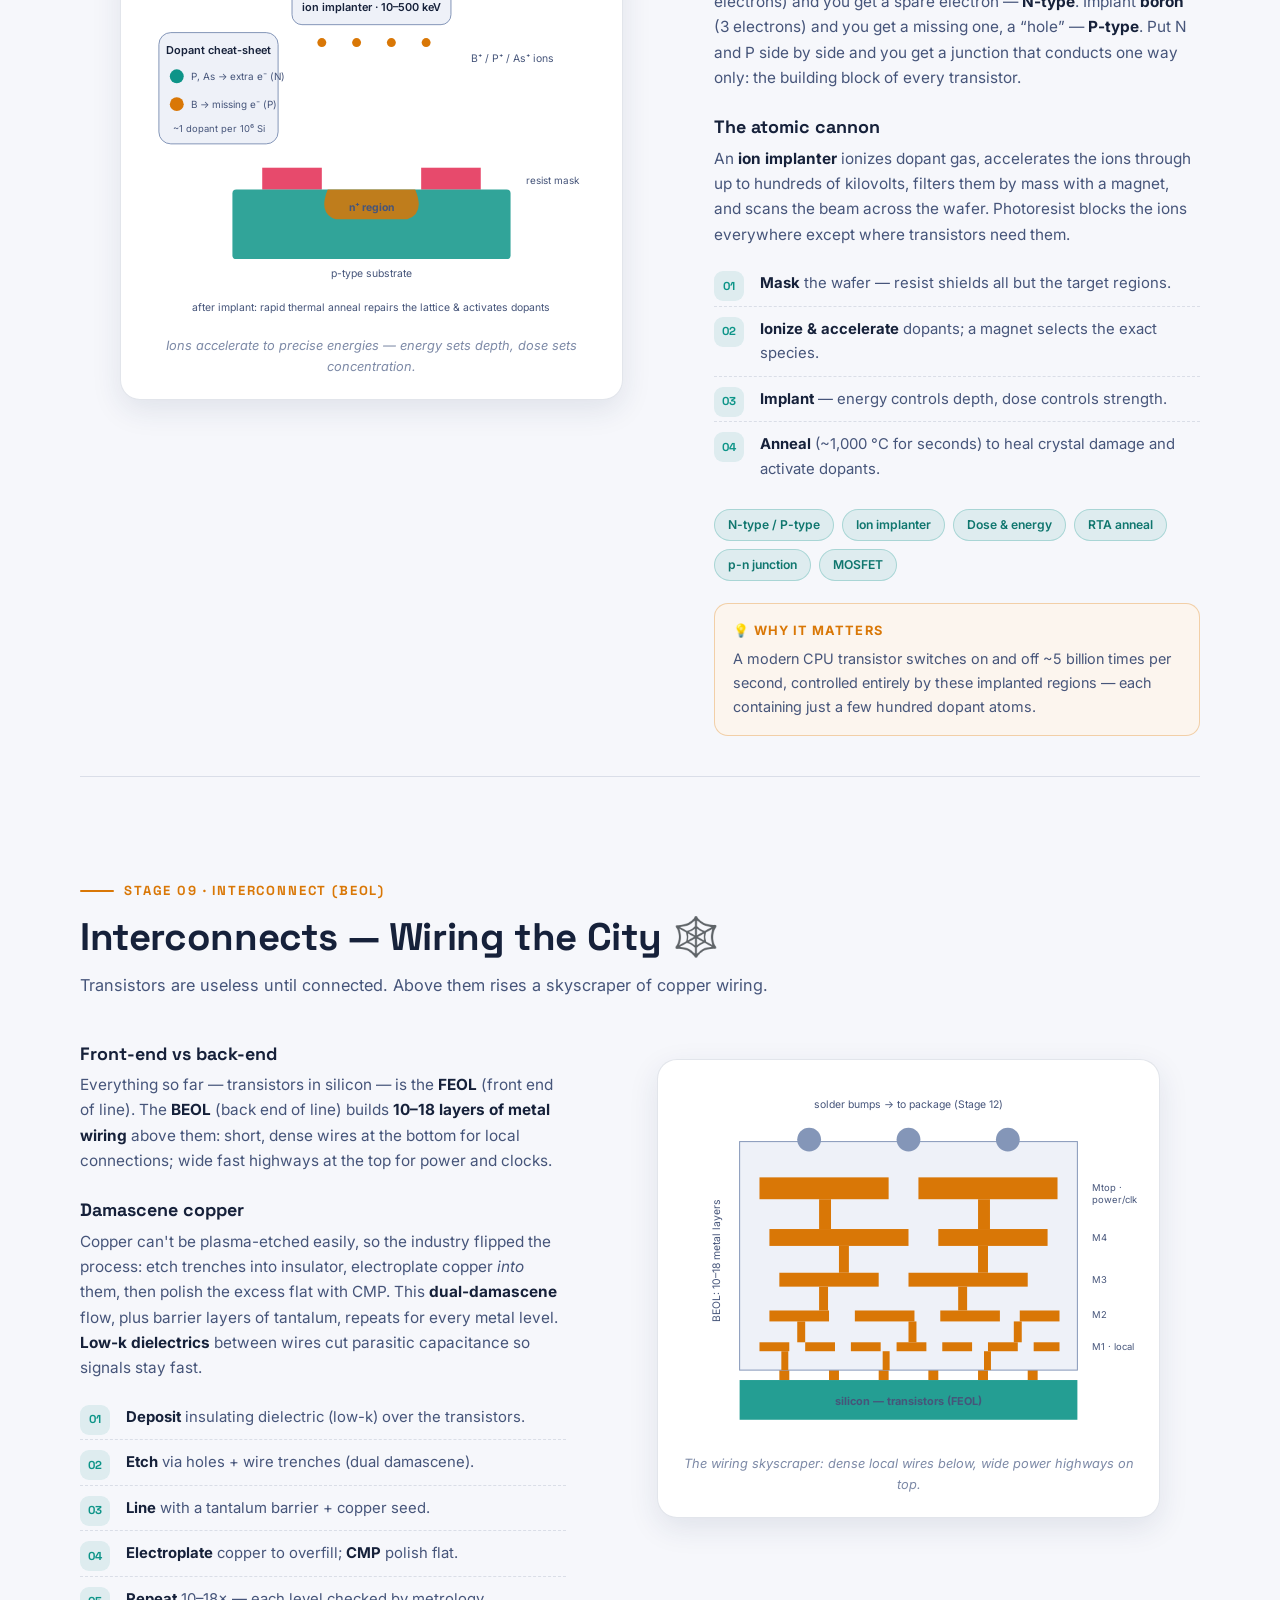
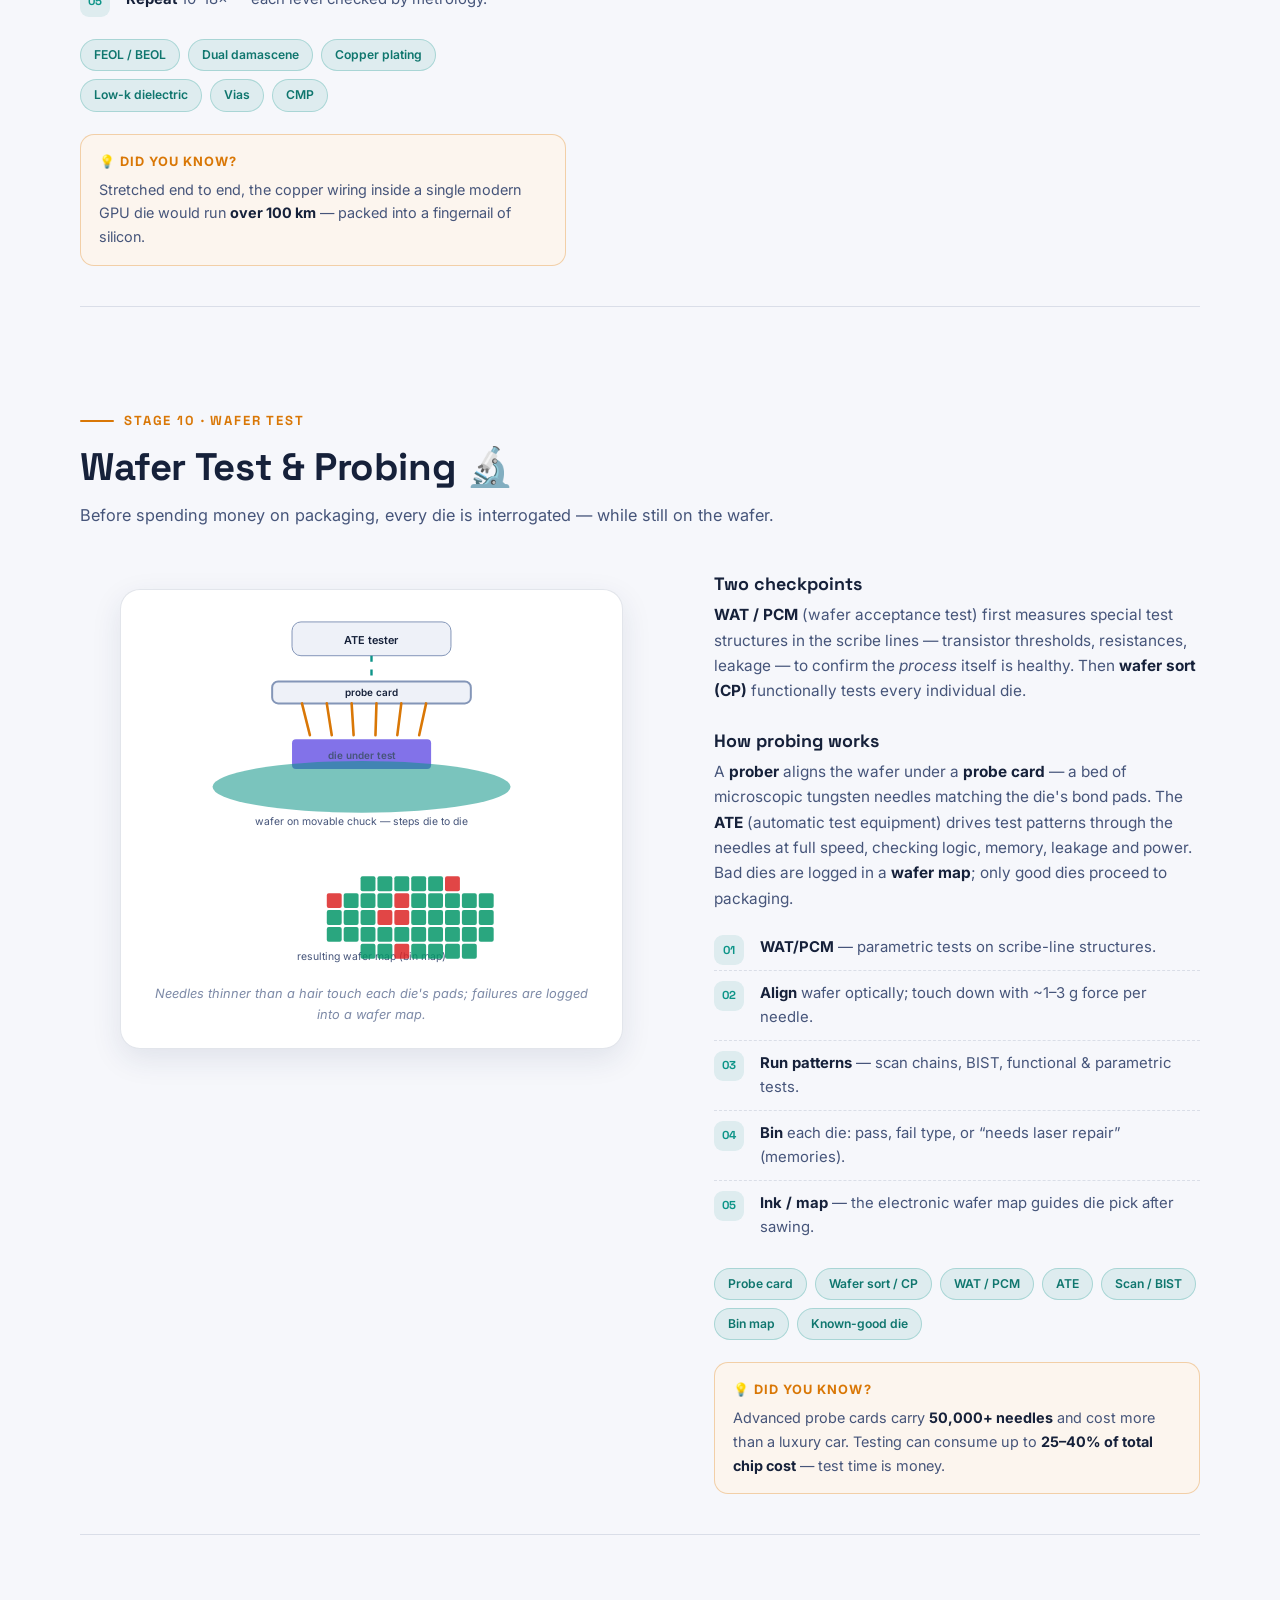
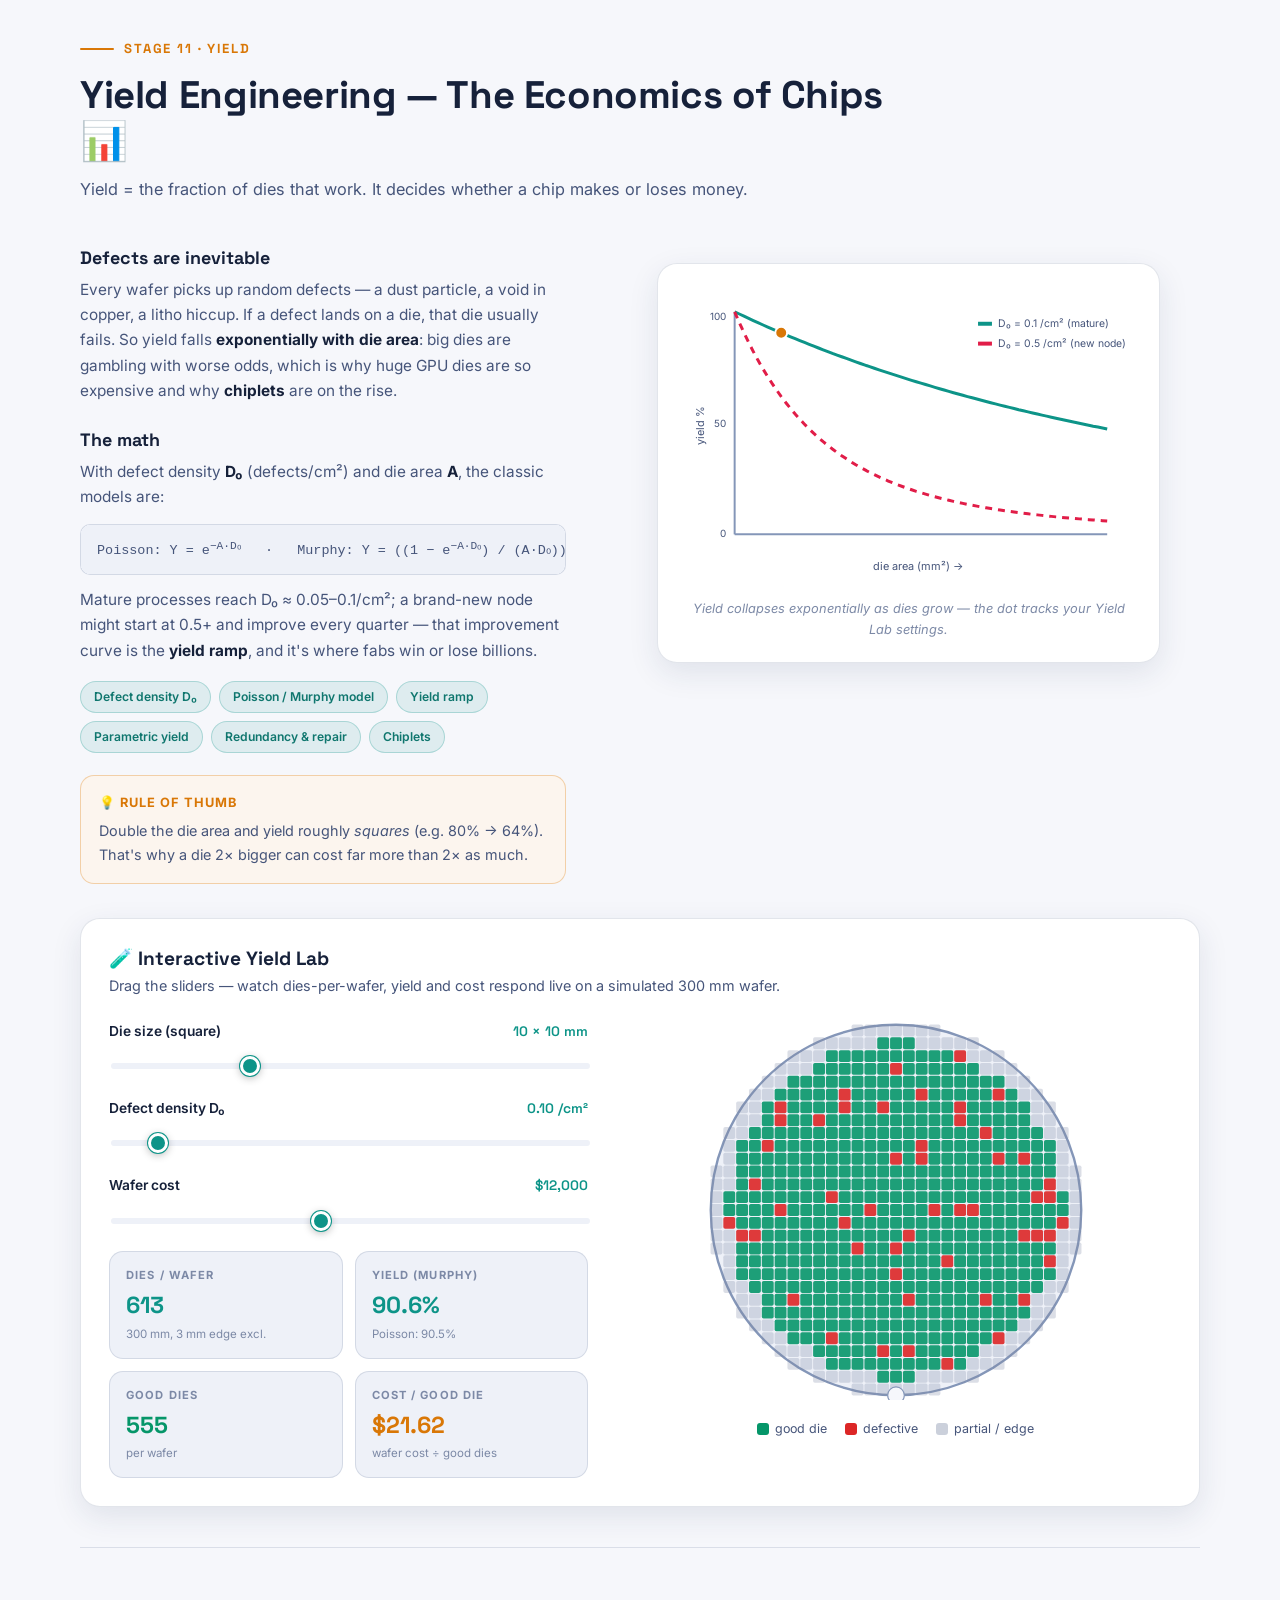
==== commit c50d26ca: "Stage 01: add world silicon-production fact card with interactive map popup Second 'Did you know' ca" ====
--- a/index.html
+++ b/index.html
@@ -143,8 +143,14 @@
       <div class="term-chips">
         <span class="chip">Quartzite</span><span class="chip">SiO₂</span><span class="chip">Arc furnace</span><span class="chip">MG-Si</span><span class="chip">Carbothermic reduction</span>
       </div>
-      <div class="fact-card"><div class="fc-title">💡 Did you know?</div>
-        Producing 1 tonne of silicon consumes roughly 11–13&nbsp;MWh of electricity — which is why smelters cluster near cheap hydropower.
+      <div class="fact-row">
+        <div class="fact-card"><div class="fc-title">💡 Did you know?</div>
+          Producing 1 tonne of silicon consumes roughly 11–13&nbsp;MWh of electricity — which is why smelters cluster near cheap hydropower.
+        </div>
+        <div class="fact-card"><div class="fc-title">🌍 Who makes the silicon?</div>
+          <strong>China dominates with ~70%</strong> of world silicon production. Russia (~6%), Brazil (~5%), Norway (~4%) and the USA (~3.5%) follow far behind.<br/>
+          <button class="explore-link" id="openSiliconMap" aria-haspopup="dialog">🗺️ Explore more →</button>
+        </div>
       </div>
     </div>
     <figure class="stage-figure reveal">
@@ -1144,6 +1150,129 @@
 
 </main>
 
+<!-- ================= SILICON PRODUCTION MAP MODAL ================= -->
+<div class="modal-overlay" id="siliconMapModal" role="dialog" aria-modal="true" aria-labelledby="siliconMapTitle">
+  <div class="modal">
+    <button class="modal-close" id="closeSiliconMap" aria-label="Close map">✕</button>
+    <h3 id="siliconMapTitle">🌍 World Silicon Production by Country</h3>
+    <p class="modal-sub">Bubble area ∝ share of global output (~9 million tonnes/year of metallurgical-grade silicon). Top 10 producers highlighted; smaller producers shown as faint dots.</p>
+    <div class="modal-grid">
+      <div>
+        <svg class="world-map" viewBox="0 0 900 460" role="img" aria-label="Stylized world map with silicon production shares as proportional bubbles">
+          <!-- graticule hints -->
+          <line x1="0" y1="228" x2="900" y2="228" stroke="var(--line)" stroke-width="1" stroke-dasharray="3 7"/>
+          <!-- ======= stylized continents ======= -->
+          <g class="land">
+            <!-- North America -->
+            <path d="M55,95 Q80,58 130,60 Q200,46 258,62 Q298,72 290,100 Q302,120 275,140 Q272,165 255,185 Q236,205 226,225 Q240,240 250,254 L236,260 Q216,242 208,222 Q186,202 170,176 Q120,160 90,130 Q60,116 55,95 Z"/>
+            <!-- Greenland -->
+            <path d="M300,42 Q330,28 352,45 Q347,72 325,82 Q303,72 300,42 Z"/>
+            <!-- South America -->
+            <path d="M250,258 Q282,250 306,264 Q342,274 346,306 Q336,346 316,376 Q301,402 290,392 Q278,360 282,330 Q270,300 258,284 Q248,270 250,258 Z"/>
+            <!-- Iceland -->
+            <path d="M392,58 q14,-9 25,0 q-2,13 -15,13 q-12,-4 -10,-13 Z"/>
+            <!-- UK -->
+            <path d="M430,90 q11,-7 16,2 q-2,11 -13,11 q-9,-6 -3,-13 Z"/>
+            <!-- Europe + Scandinavia -->
+            <path d="M460,48 Q478,42 488,58 Q492,80 480,96 Q470,102 466,92 Q458,72 460,48 Z"/>
+            <path d="M432,108 Q452,96 472,102 Q496,96 516,106 Q526,120 516,132 Q496,142 476,140 Q452,146 440,134 Q430,124 432,108 Z"/>
+            <!-- Africa -->
+            <path d="M445,156 Q470,144 500,152 Q532,160 542,186 Q556,216 540,246 Q530,286 510,320 Q496,346 480,340 Q462,320 458,290 Q446,260 440,226 Q432,190 445,156 Z"/>
+            <!-- Asia (incl. Russia, India, SE Asia mainland) -->
+            <path d="M520,60 Q580,38 660,46 Q742,44 802,70 Q832,90 820,116 Q836,140 800,152 Q782,176 746,170 Q732,196 706,192 Q692,216 702,242 Q680,236 670,210 Q640,200 626,180 Q590,170 570,150 Q540,140 530,120 Q514,90 520,60 Z"/>
+            <!-- Japan -->
+            <path d="M812,118 q15,10 10,32 q-9,-2 -13,-15 q-4,-11 3,-17 Z"/>
+            <!-- Indonesia / maritime SE Asia -->
+            <path d="M690,258 q32,-7 62,4 q-10,13 -42,11 q-21,-2 -20,-15 Z"/>
+            <!-- Australia -->
+            <path d="M755,310 Q790,296 822,315 Q837,336 820,356 Q790,369 765,358 Q747,340 755,310 Z"/>
+            <!-- New Zealand -->
+            <path d="M856,380 q9,4 6,15 q-9,0 -11,-8 q0,-6 5,-7 Z"/>
+          </g>
+          <!-- ======= minor producers (de-emphasized) ======= -->
+          <g>
+            <circle class="prod-dot" cx="190" cy="96" r="3.5"/><text class="minor-label" x="190" y="86" text-anchor="middle">Canada</text>
+            <circle class="prod-dot" cx="438" cy="137" r="3.5"/><text class="minor-label" x="438" y="150" text-anchor="middle">Spain</text>
+            <circle class="prod-dot" cx="645" cy="190" r="3.5"/><text class="minor-label" x="656" y="202" text-anchor="middle">India</text>
+            <circle class="prod-dot" cx="790" cy="332" r="3.5"/><text class="minor-label" x="790" y="320" text-anchor="middle">Australia</text>
+            <circle class="prod-dot" cx="510" cy="336" r="3.5"/><text class="minor-label" x="510" y="352" text-anchor="middle">South Africa</text>
+            <circle class="prod-dot" cx="248" cy="330" r="3.5"/><text class="minor-label" x="248" y="344" text-anchor="middle">Bolivia</text>
+          </g>
+          <!-- ======= top 10 producers ======= -->
+          <g>
+            <!-- 1 China ~70% -->
+            <circle class="prod-bubble top1" cx="712" cy="151" r="34"/>
+            <text class="prod-label" x="712" y="147" text-anchor="middle" font-size="13">China</text>
+            <text class="prod-pct top1" x="712" y="163" text-anchor="middle">~70%</text>
+            <!-- 2 Russia ~6% -->
+            <circle class="prod-bubble" cx="630" cy="82" r="10"/>
+            <text class="prod-label" x="630" y="68" text-anchor="middle">Russia</text>
+            <text class="prod-pct" x="648" y="86">6%</text>
+            <!-- 3 Brazil ~5% -->
+            <circle class="prod-bubble" cx="315" cy="300" r="9.2"/>
+            <text class="prod-label" x="315" y="286" text-anchor="middle">Brazil</text>
+            <text class="prod-pct" x="332" y="304">5%</text>
+            <!-- 4 Norway ~4% -->
+            <circle class="prod-bubble" cx="473" cy="66" r="8.2"/>
+            <text class="prod-label" x="473" y="50" text-anchor="middle">Norway</text>
+            <text class="prod-pct" x="488" y="70">4%</text>
+            <!-- 5 USA ~3.5% -->
+            <circle class="prod-bubble" cx="205" cy="140" r="7.7"/>
+            <text class="prod-label" x="205" y="126" text-anchor="middle">USA</text>
+            <text class="prod-pct" x="220" y="144">3.5%</text>
+            <!-- 6 Malaysia ~1.7% -->
+            <circle class="prod-bubble" cx="706" cy="246" r="5.4"/>
+            <text class="prod-label" x="740" y="243">Malaysia</text>
+            <text class="prod-pct" x="740" y="255">1.7%</text>
+            <!-- 7 France ~1.5% -->
+            <circle class="prod-bubble" cx="450" cy="122" r="5"/>
+            <text class="prod-label" x="414" y="120" text-anchor="end">France</text>
+            <text class="prod-pct" x="414" y="132" text-anchor="end">1.5%</text>
+            <!-- 8 Kazakhstan ~1.5% -->
+            <circle class="prod-bubble" cx="615" cy="112" r="5"/>
+            <text class="prod-label" x="628" y="109">Kazakhstan</text>
+            <text class="prod-pct" x="628" y="121">1.5%</text>
+            <!-- 9 Iceland ~1.3% -->
+            <circle class="prod-bubble" cx="402" cy="63" r="4.7"/>
+            <text class="prod-label" x="386" y="52" text-anchor="end">Iceland</text>
+            <text class="prod-pct" x="386" y="64" text-anchor="end">1.3%</text>
+            <!-- 10 Germany ~1% -->
+            <circle class="prod-bubble" cx="480" cy="104" r="4.1"/>
+            <text class="prod-label" x="497" y="100">Germany</text>
+            <text class="prod-pct" x="497" y="112">1%</text>
+          </g>
+          <!-- legend -->
+          <g transform="translate(20,398)">
+            <circle class="prod-bubble" cx="10" cy="8" r="8"/>
+            <text x="26" y="12" font-size="10.5" fill="var(--text-soft)">top-10 producer (area ∝ share)</text>
+            <circle class="prod-dot" cx="230" cy="8" r="3.5"/>
+            <text x="242" y="12" font-size="10.5" fill="var(--text-soft)">smaller producer</text>
+          </g>
+        </svg>
+      </div>
+      <div>
+        <div class="rank-list">
+          <div class="rank-item"><div class="r-head"><span>🇨🇳 China</span><span class="pct">~70%</span></div><div class="r-bar"><i style="width:100%"></i></div></div>
+          <div class="rank-item"><div class="r-head"><span>🇷🇺 Russia</span><span class="pct">~6%</span></div><div class="r-bar"><i style="width:8.6%"></i></div></div>
+          <div class="rank-item"><div class="r-head"><span>🇧🇷 Brazil</span><span class="pct">~5%</span></div><div class="r-bar"><i style="width:7.1%"></i></div></div>
+          <div class="rank-item"><div class="r-head"><span>🇳🇴 Norway</span><span class="pct">~4%</span></div><div class="r-bar"><i style="width:5.7%"></i></div></div>
+          <div class="rank-item"><div class="r-head"><span>🇺🇸 USA</span><span class="pct">~3.5%</span></div><div class="r-bar"><i style="width:5%"></i></div></div>
+          <div class="rank-item"><div class="r-head"><span>🇲🇾 Malaysia</span><span class="pct">~1.7%</span></div><div class="r-bar"><i style="width:2.4%"></i></div></div>
+          <div class="rank-item"><div class="r-head"><span>🇫🇷 France</span><span class="pct">~1.5%</span></div><div class="r-bar"><i style="width:2.1%"></i></div></div>
+          <div class="rank-item"><div class="r-head"><span>🇰🇿 Kazakhstan</span><span class="pct">~1.5%</span></div><div class="r-bar"><i style="width:2.1%"></i></div></div>
+          <div class="rank-item"><div class="r-head"><span>🇮🇸 Iceland</span><span class="pct">~1.3%</span></div><div class="r-bar"><i style="width:1.9%"></i></div></div>
+          <div class="rank-item"><div class="r-head"><span>🇩🇪 Germany</span><span class="pct">~1%</span></div><div class="r-bar"><i style="width:1.4%"></i></div></div>
+          <div class="rank-item"><div class="r-head"><span>🌐 Rest of world</span><span class="pct" style="color:var(--text-faint)">~4.5%</span></div><div class="r-bar"><i style="width:6.4%; background:var(--text-faint)"></i></div></div>
+        </div>
+        <div class="fact-card" style="margin-top:18px;"><div class="fc-title">⚗️ And chip-grade?</div>
+          Semiconductor-grade <strong>polysilicon</strong> is even more concentrated: China holds ~80%+ of capacity, with Germany (Wacker), the USA and Japan supplying most of the ultra-pure remainder used for chips.
+        </div>
+        <p class="modal-note">Approximate shares of metallurgical-grade silicon output (incl. silicon content of ferrosilicon), based on USGS Mineral Commodity Summaries. Map is stylized, not to cartographic scale.</p>
+      </div>
+    </div>
+  </div>
+</div>
+
 <footer>
   <div class="foot-brand">Sand → Silicon</div>
   <p>An open educational project · Built to make chipmaking understandable for everyone.<br/>
--- a/assets/css/style.css
+++ b/assets/css/style.css
@@ -293,6 +293,67 @@
   text-transform: uppercase; margin-bottom: 6px;
 }
 
+/* side-by-side fact cards */
+.fact-row { display: grid; grid-template-columns: 1fr 1fr; gap: 14px; align-items: stretch; }
+.fact-row .fact-card { margin-top: 22px; }
+@media (max-width: 1100px) { .fact-row { grid-template-columns: 1fr; } .fact-row .fact-card + .fact-card { margin-top: 0; } }
+
+.explore-link {
+  display: inline-flex; align-items: center; gap: 6px; margin-top: 10px;
+  font-family: inherit; font-size: 0.82rem; font-weight: 700; cursor: pointer;
+  color: var(--accent); background: var(--chip-bg);
+  border: 1px solid color-mix(in srgb, var(--accent) 30%, transparent);
+  border-radius: 999px; padding: 6px 15px; transition: all 0.2s;
+}
+.explore-link:hover { box-shadow: 0 0 12px var(--glow); transform: translateY(-1px); }
+
+/* ---- Modal ---- */
+.modal-overlay {
+  position: fixed; inset: 0; z-index: 200; display: none;
+  align-items: center; justify-content: center; padding: 18px;
+  background: rgba(4, 7, 14, 0.65); backdrop-filter: blur(5px); -webkit-backdrop-filter: blur(5px);
+}
+.modal-overlay.open { display: flex; }
+.modal {
+  position: relative; width: 100%; max-width: 1040px; max-height: 92vh; overflow-y: auto;
+  background: var(--bg-elev); border: 1px solid var(--line); border-radius: 22px;
+  padding: 28px 28px 24px; box-shadow: 0 24px 80px rgba(0,0,0,0.55);
+  animation: modal-in 0.25s ease;
+}
+@keyframes modal-in { from { opacity: 0; transform: translateY(18px) scale(0.98); } to { opacity: 1; transform: none; } }
+.modal h3 { margin: 0 0 4px; font-size: 1.25rem; display: flex; align-items: center; gap: 10px; }
+.modal .modal-sub { color: var(--text-soft); font-size: 0.88rem; margin: 2px 0 18px; }
+.modal-close {
+  position: absolute; top: 16px; right: 16px; width: 38px; height: 38px;
+  border-radius: 10px; border: 1px solid var(--line); background: var(--bg-card);
+  color: var(--text); font-size: 1.05rem; cursor: pointer; transition: all 0.2s;
+}
+.modal-close:hover { border-color: var(--accent-4); color: var(--accent-4); }
+.modal-grid { display: grid; grid-template-columns: minmax(0, 2fr) minmax(0, 1fr); gap: 24px; align-items: start; }
+@media (max-width: 860px) { .modal-grid { grid-template-columns: 1fr; } }
+
+/* world map */
+.world-map { width: 100%; height: auto; display: block; background: var(--bg-inset); border-radius: 16px; border: 1px solid var(--line); }
+.world-map .land { fill: var(--dgm-fill); stroke: var(--dgm-stroke); stroke-width: 1; opacity: 0.9; }
+.world-map .prod-bubble { fill: var(--accent); fill-opacity: 0.26; stroke: var(--accent); stroke-width: 1.6; }
+.world-map .prod-bubble.top1 { fill: var(--accent-2); fill-opacity: 0.32; stroke: var(--accent-2); stroke-width: 2; }
+.world-map .prod-dot { fill: var(--text-faint); opacity: 0.55; }
+.world-map .prod-label { fill: var(--text); font-size: 11px; font-weight: 600; }
+.world-map .prod-pct { fill: var(--accent); font-size: 10px; font-weight: 700; }
+.world-map .prod-pct.top1 { fill: var(--accent-2); font-size: 13px; }
+.world-map .minor-label { fill: var(--text-faint); font-size: 9px; }
+
+/* rank list */
+.rank-list { display: flex; flex-direction: column; gap: 9px; }
+.rank-item { font-size: 0.82rem; }
+.rank-item .r-head { display: flex; justify-content: space-between; margin-bottom: 3px; color: var(--text); font-weight: 600; }
+.rank-item .r-head .pct { font-family: "Space Grotesk", monospace; color: var(--accent); }
+.rank-item:first-child .r-head .pct { color: var(--accent-2); }
+.rank-item .r-bar { height: 8px; border-radius: 4px; background: var(--bg-inset); overflow: hidden; }
+.rank-item .r-bar > i { display: block; height: 100%; border-radius: 4px; background: linear-gradient(90deg, var(--accent), var(--accent-3)); }
+.rank-item:first-child .r-bar > i { background: linear-gradient(90deg, var(--accent-2), var(--accent)); }
+.modal-note { margin-top: 16px; font-size: 0.74rem; color: var(--text-faint); }
+
 /* figure / diagram panel */
 .stage-figure {
   position: sticky; top: 86px;
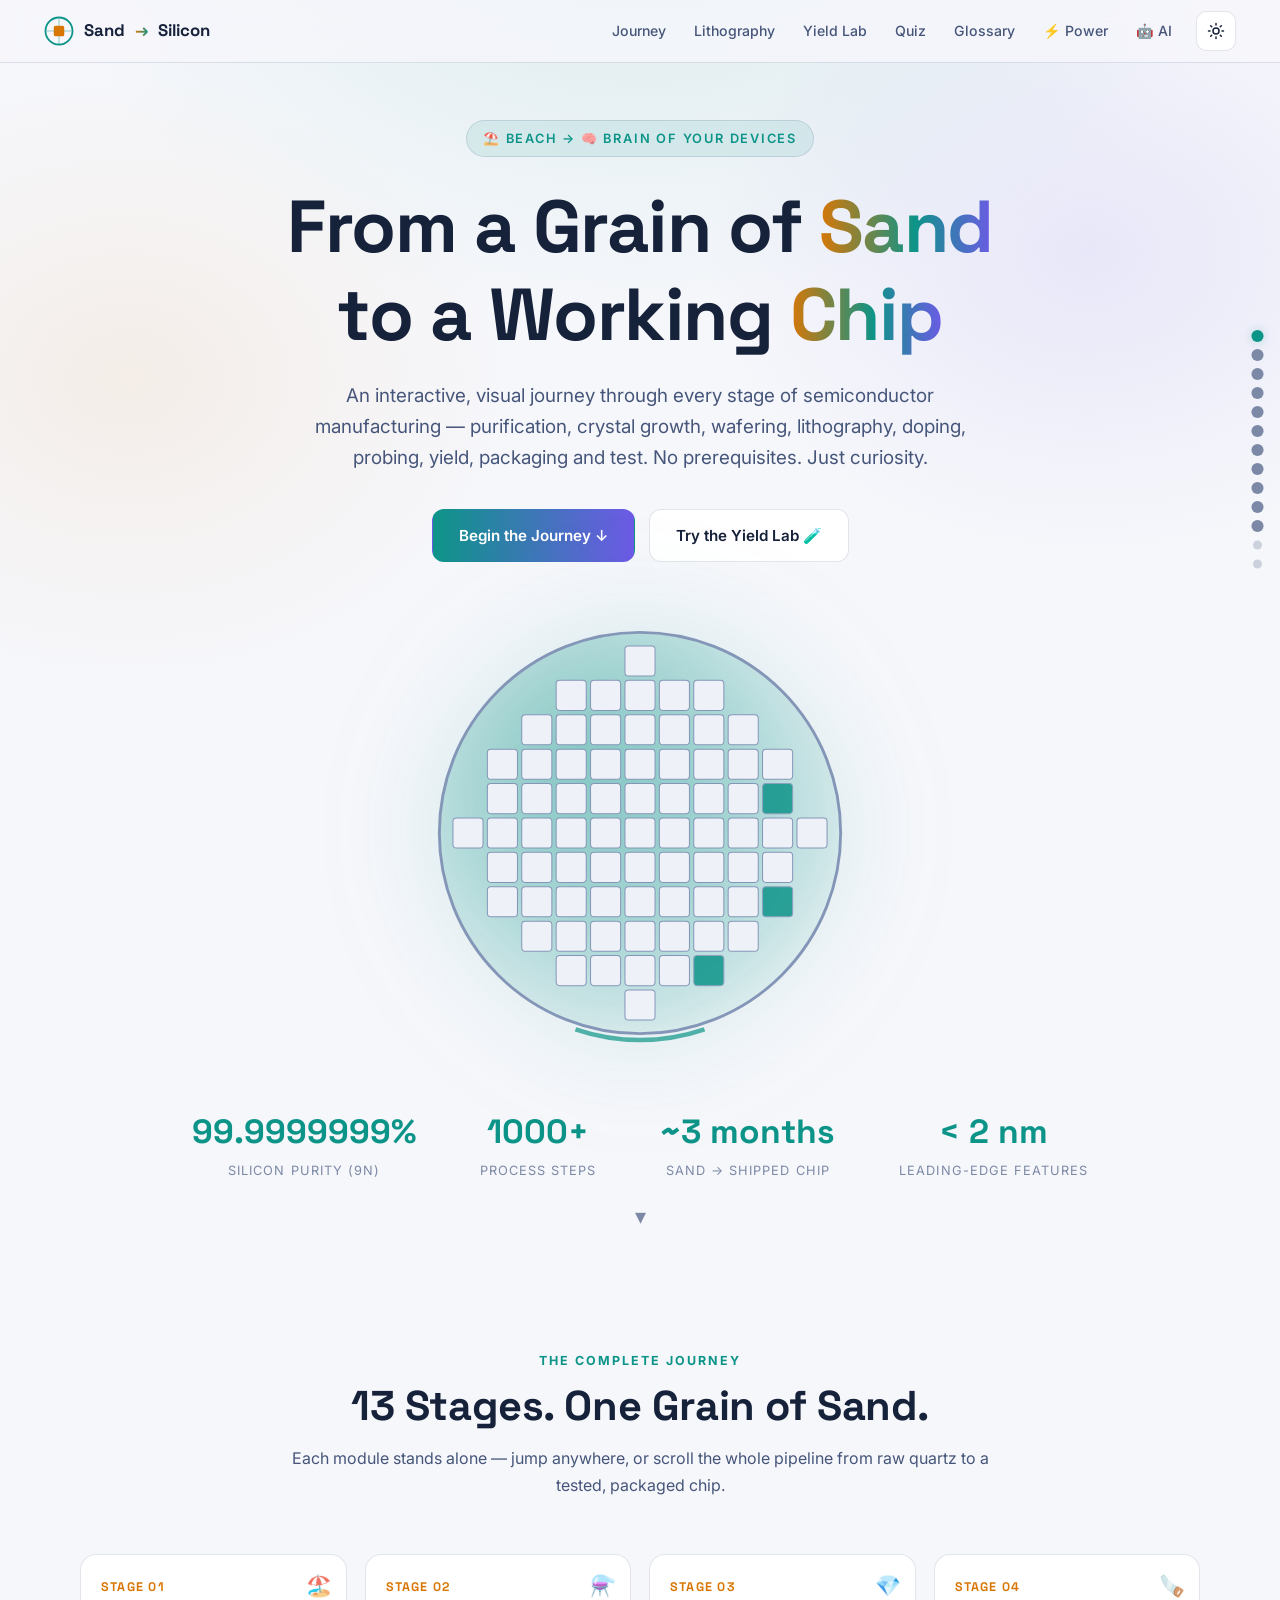
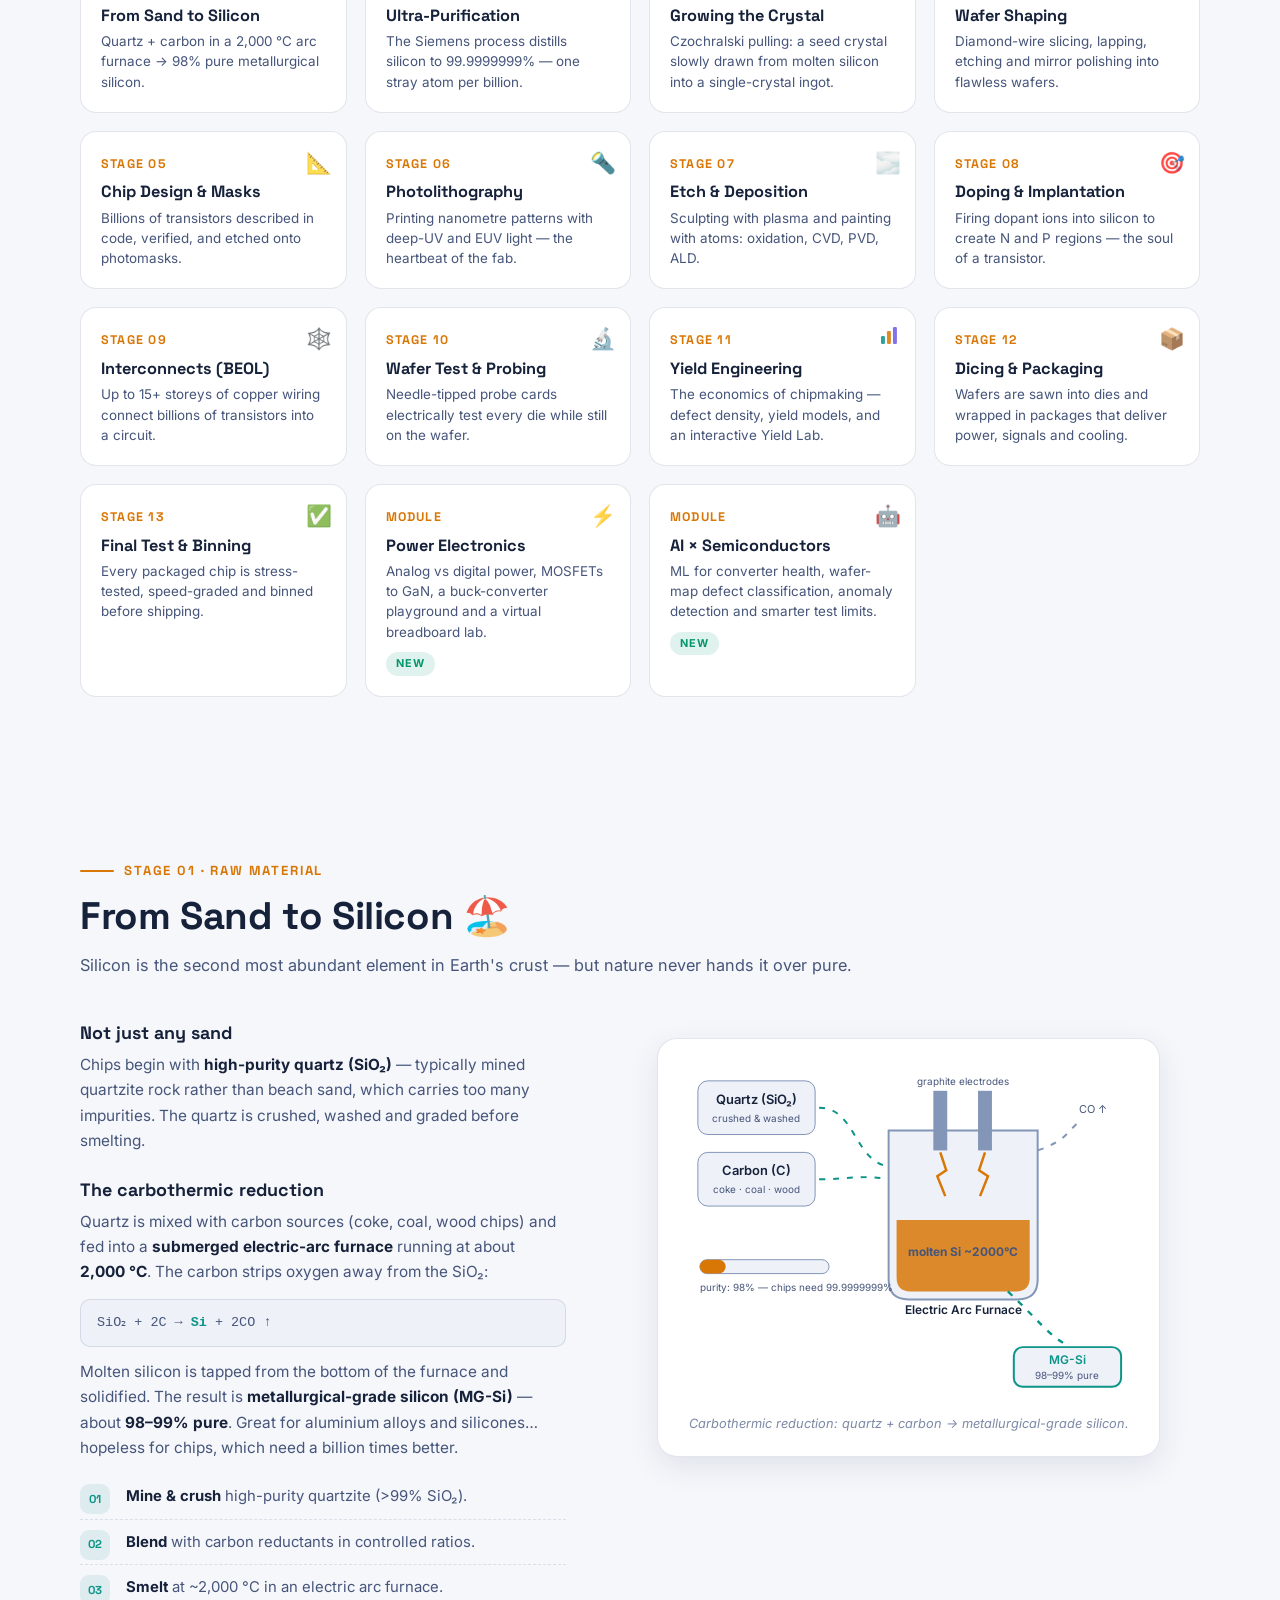
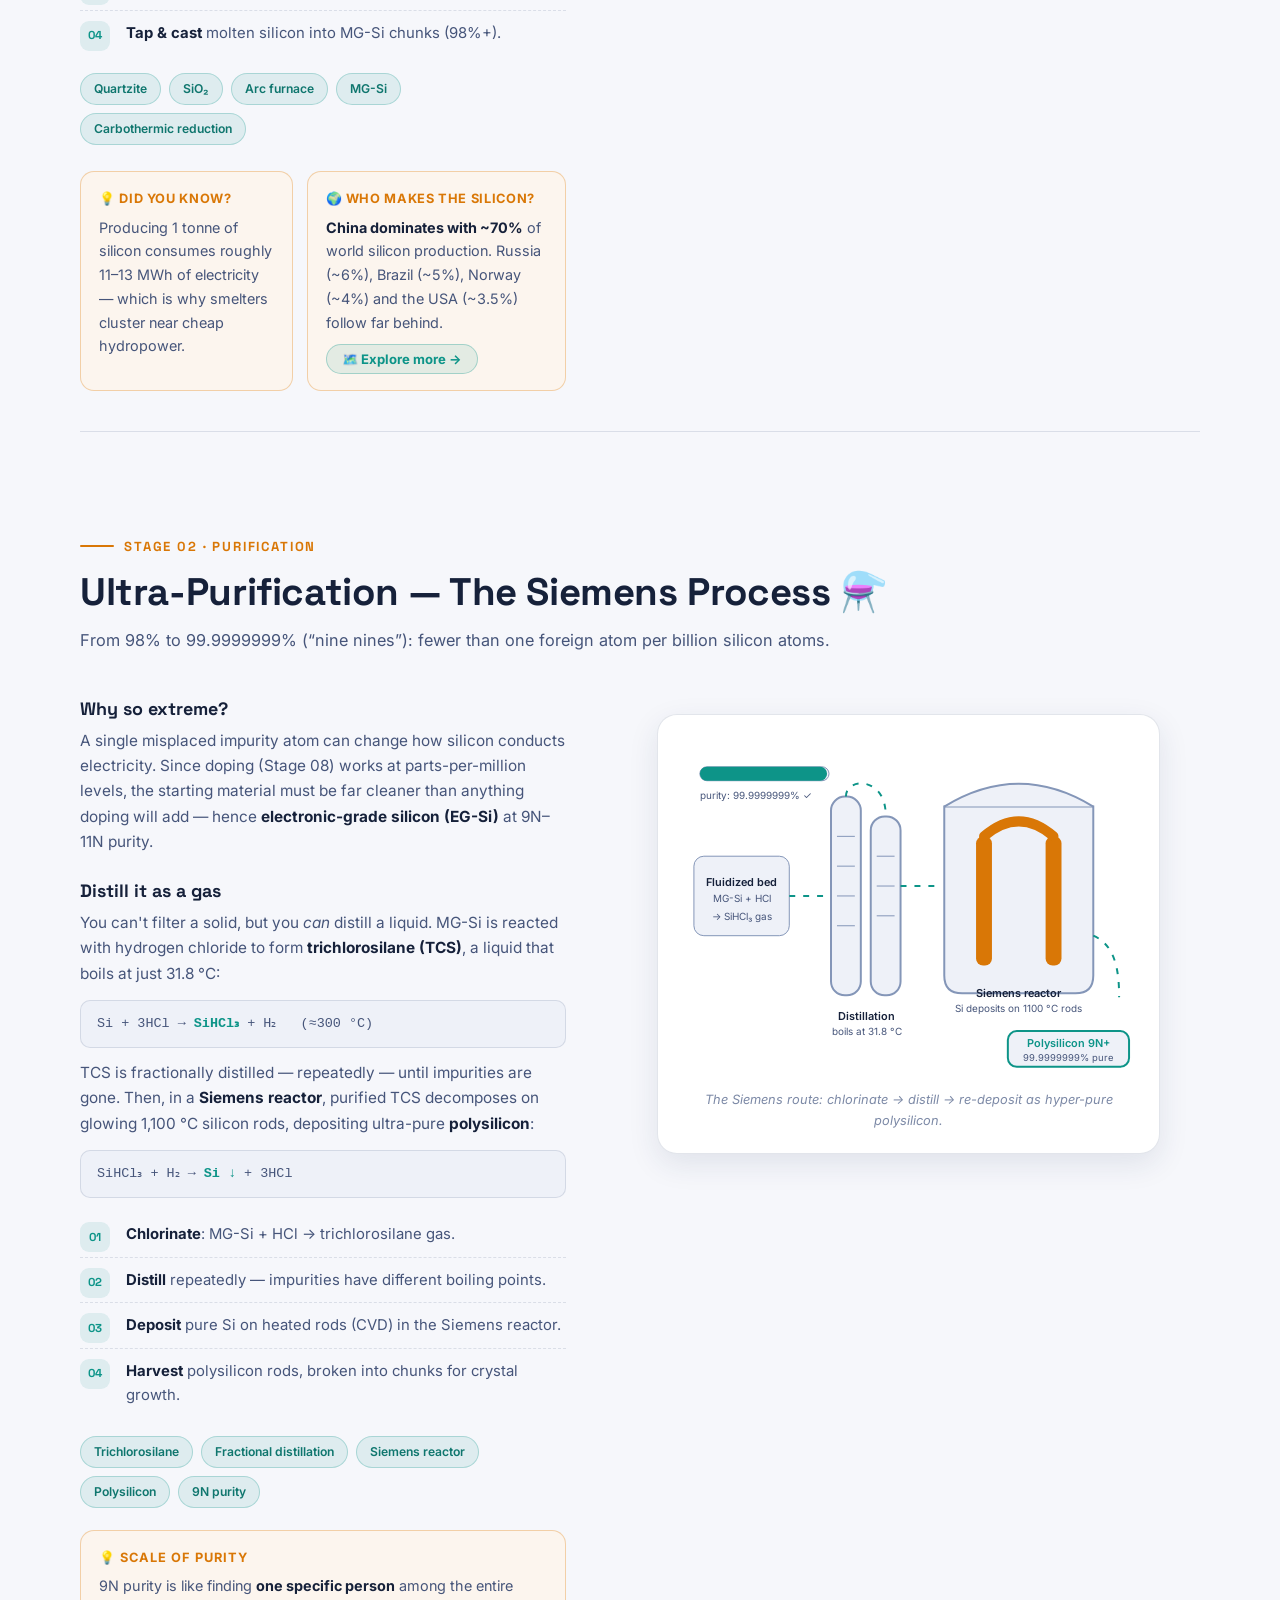
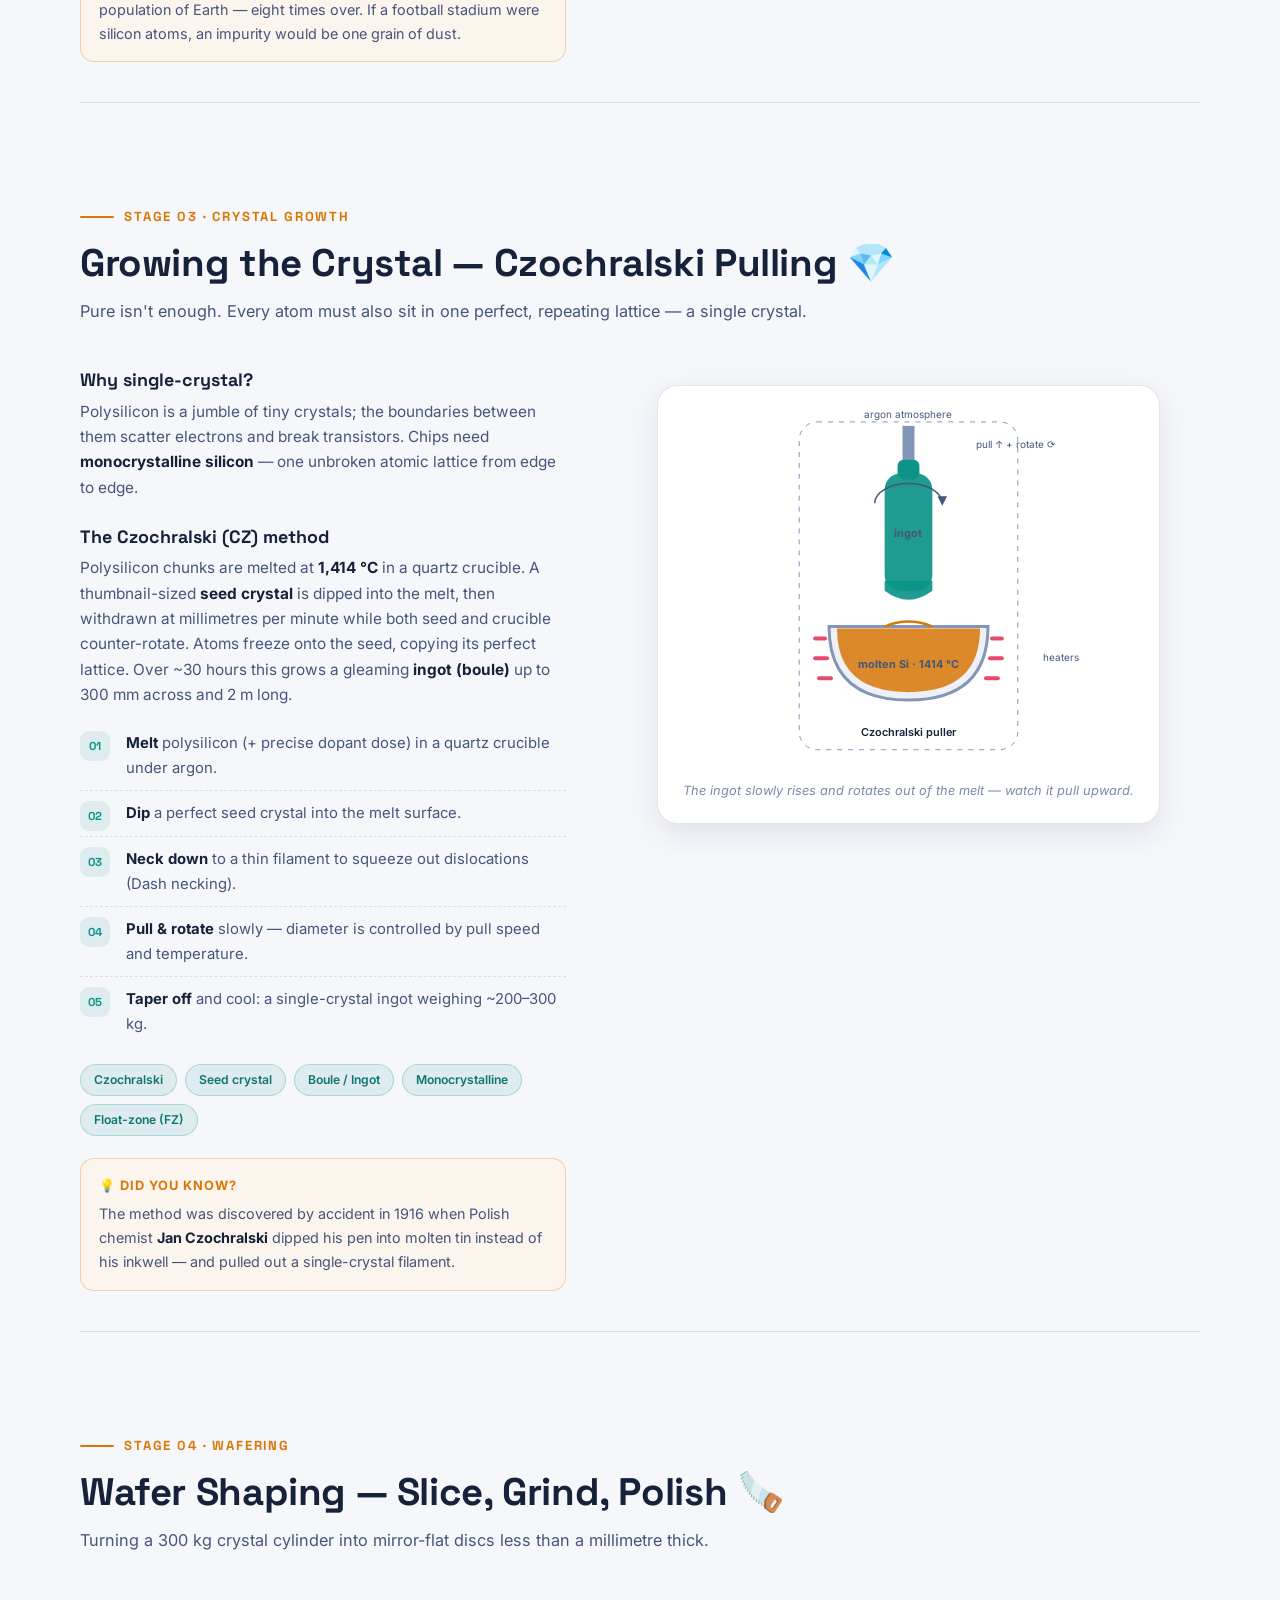
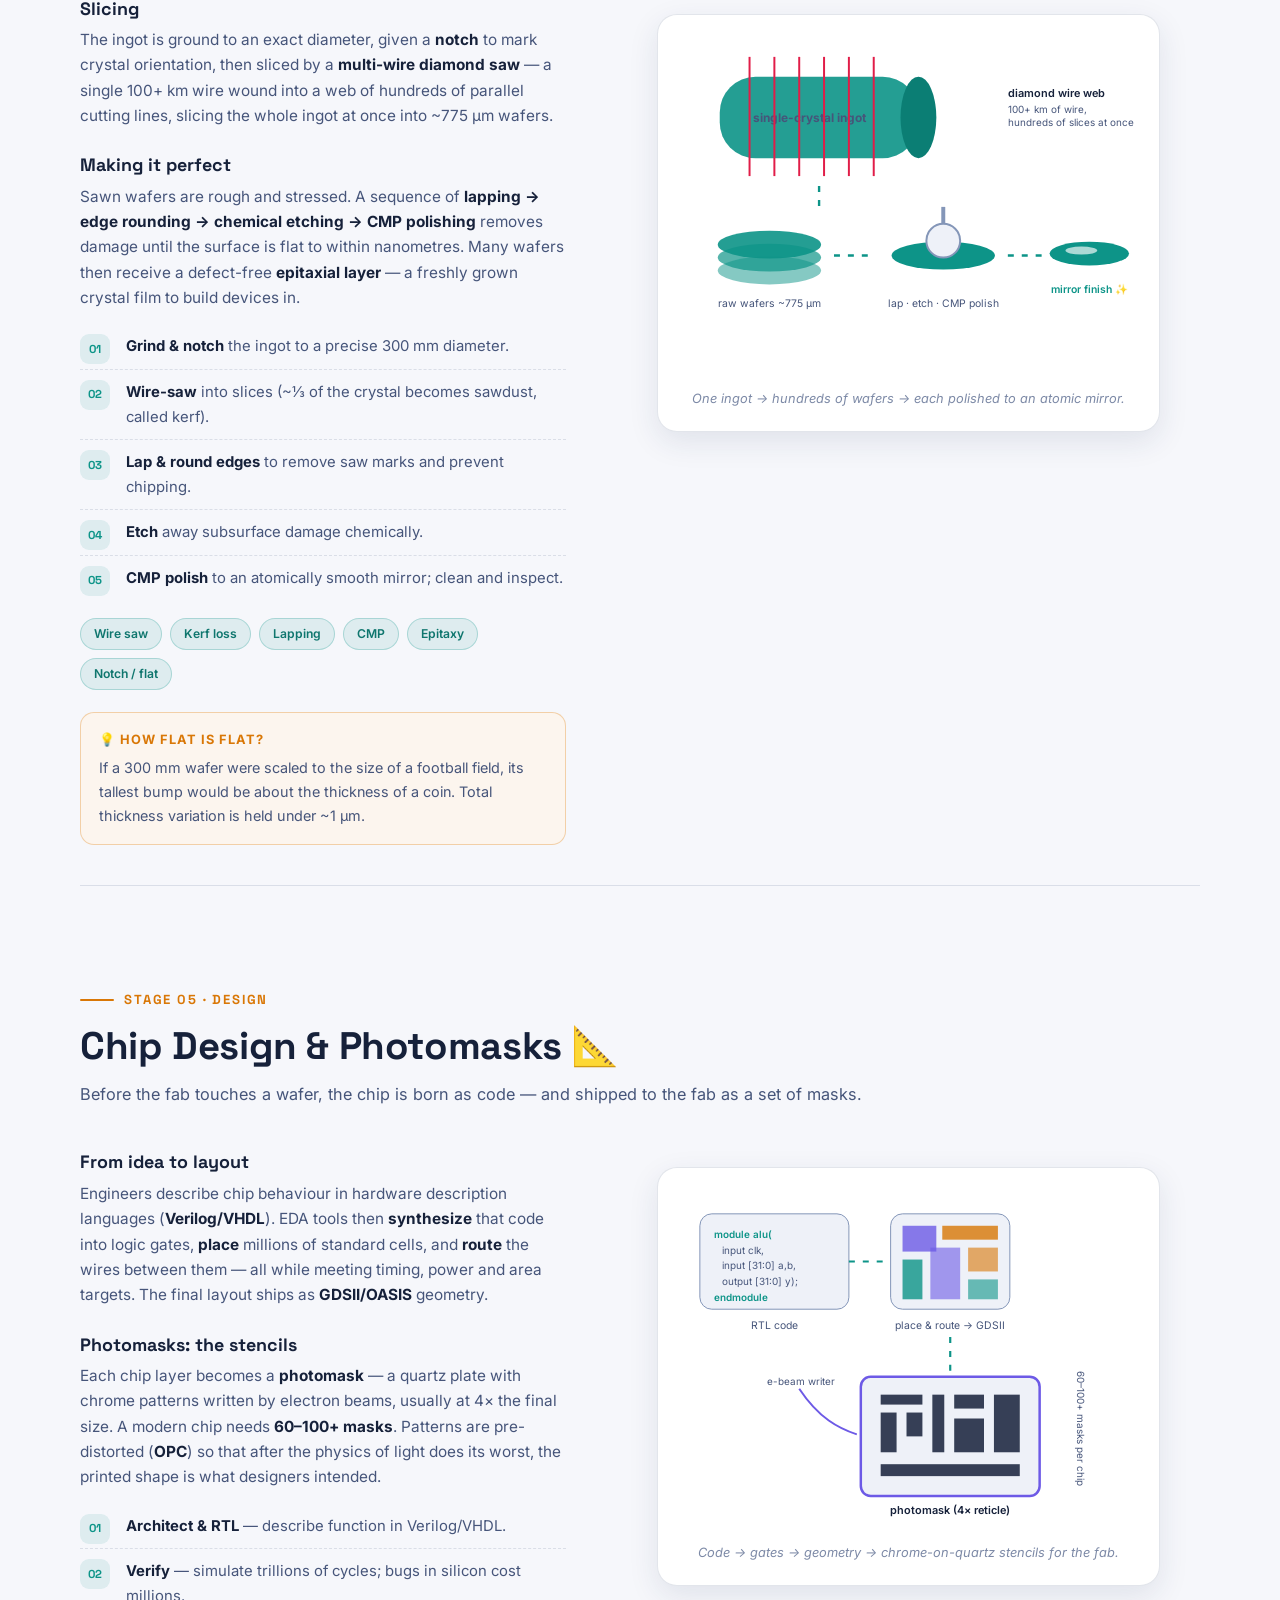
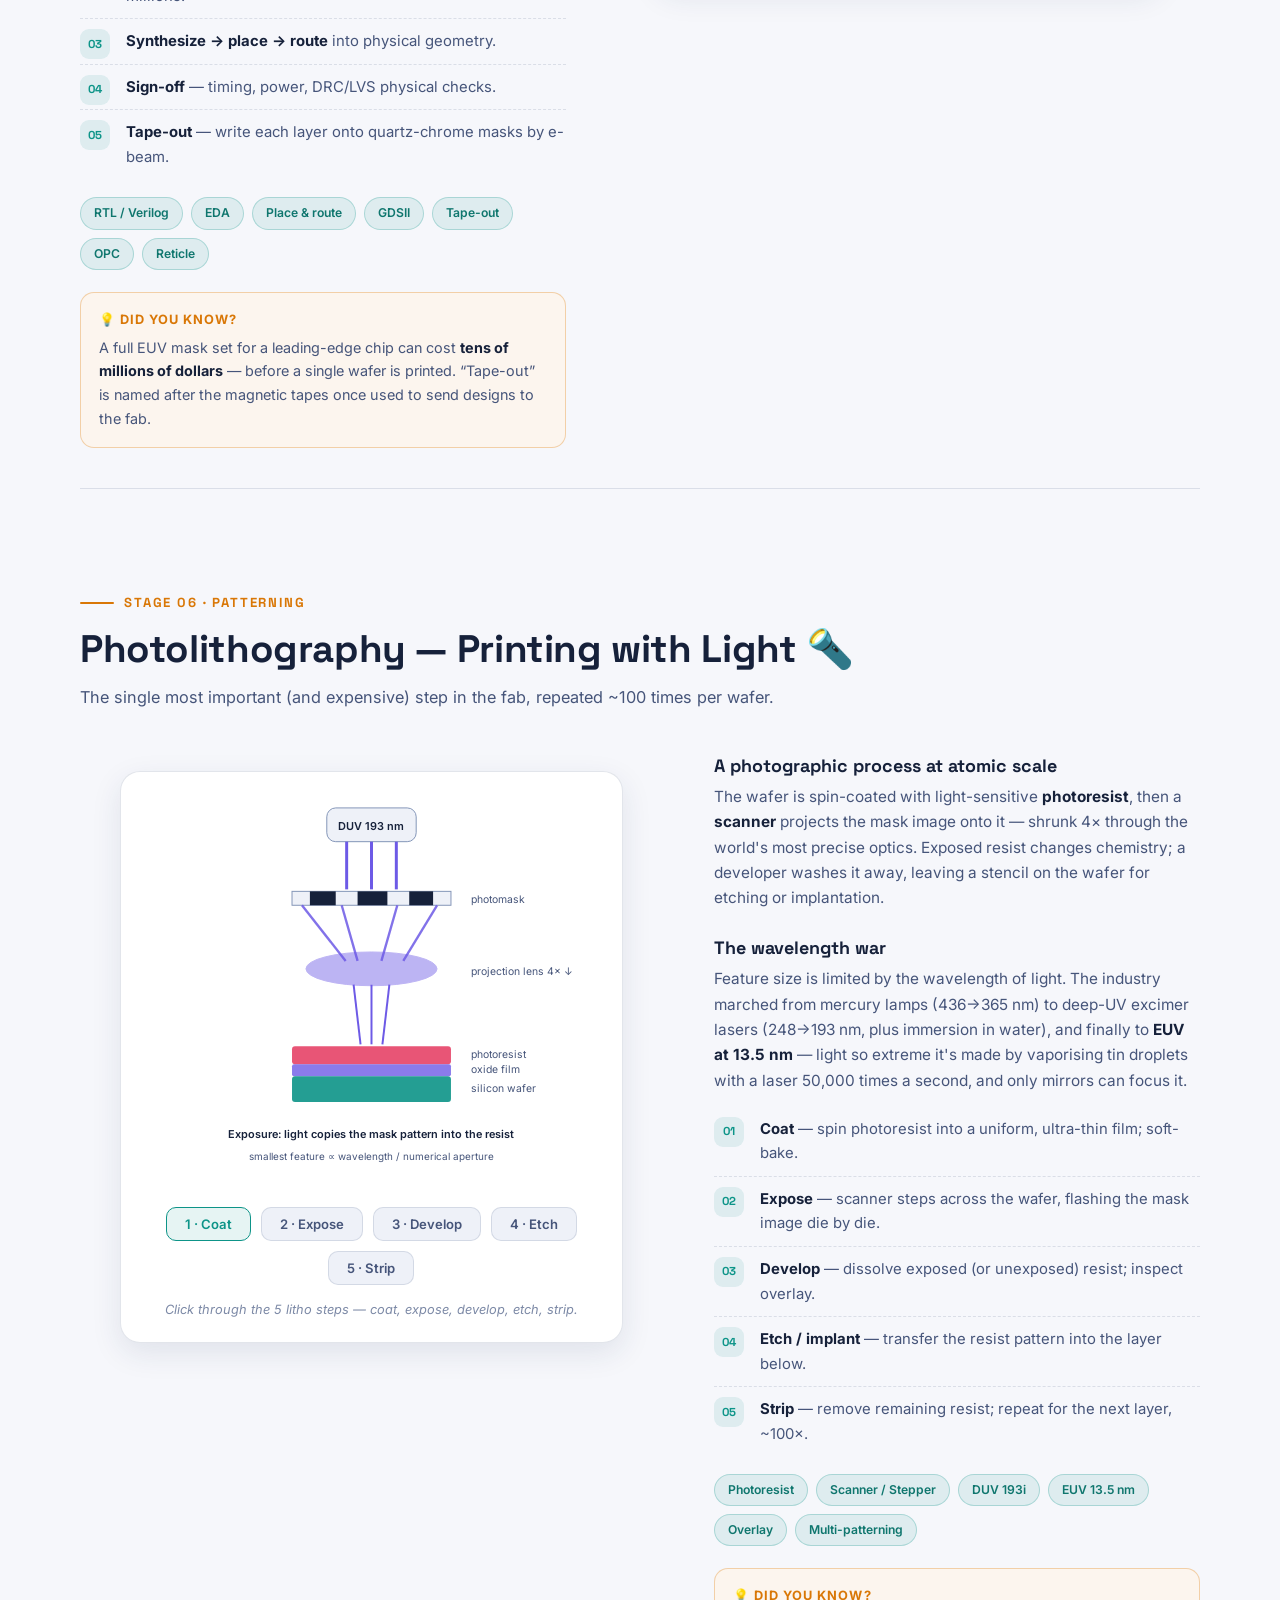
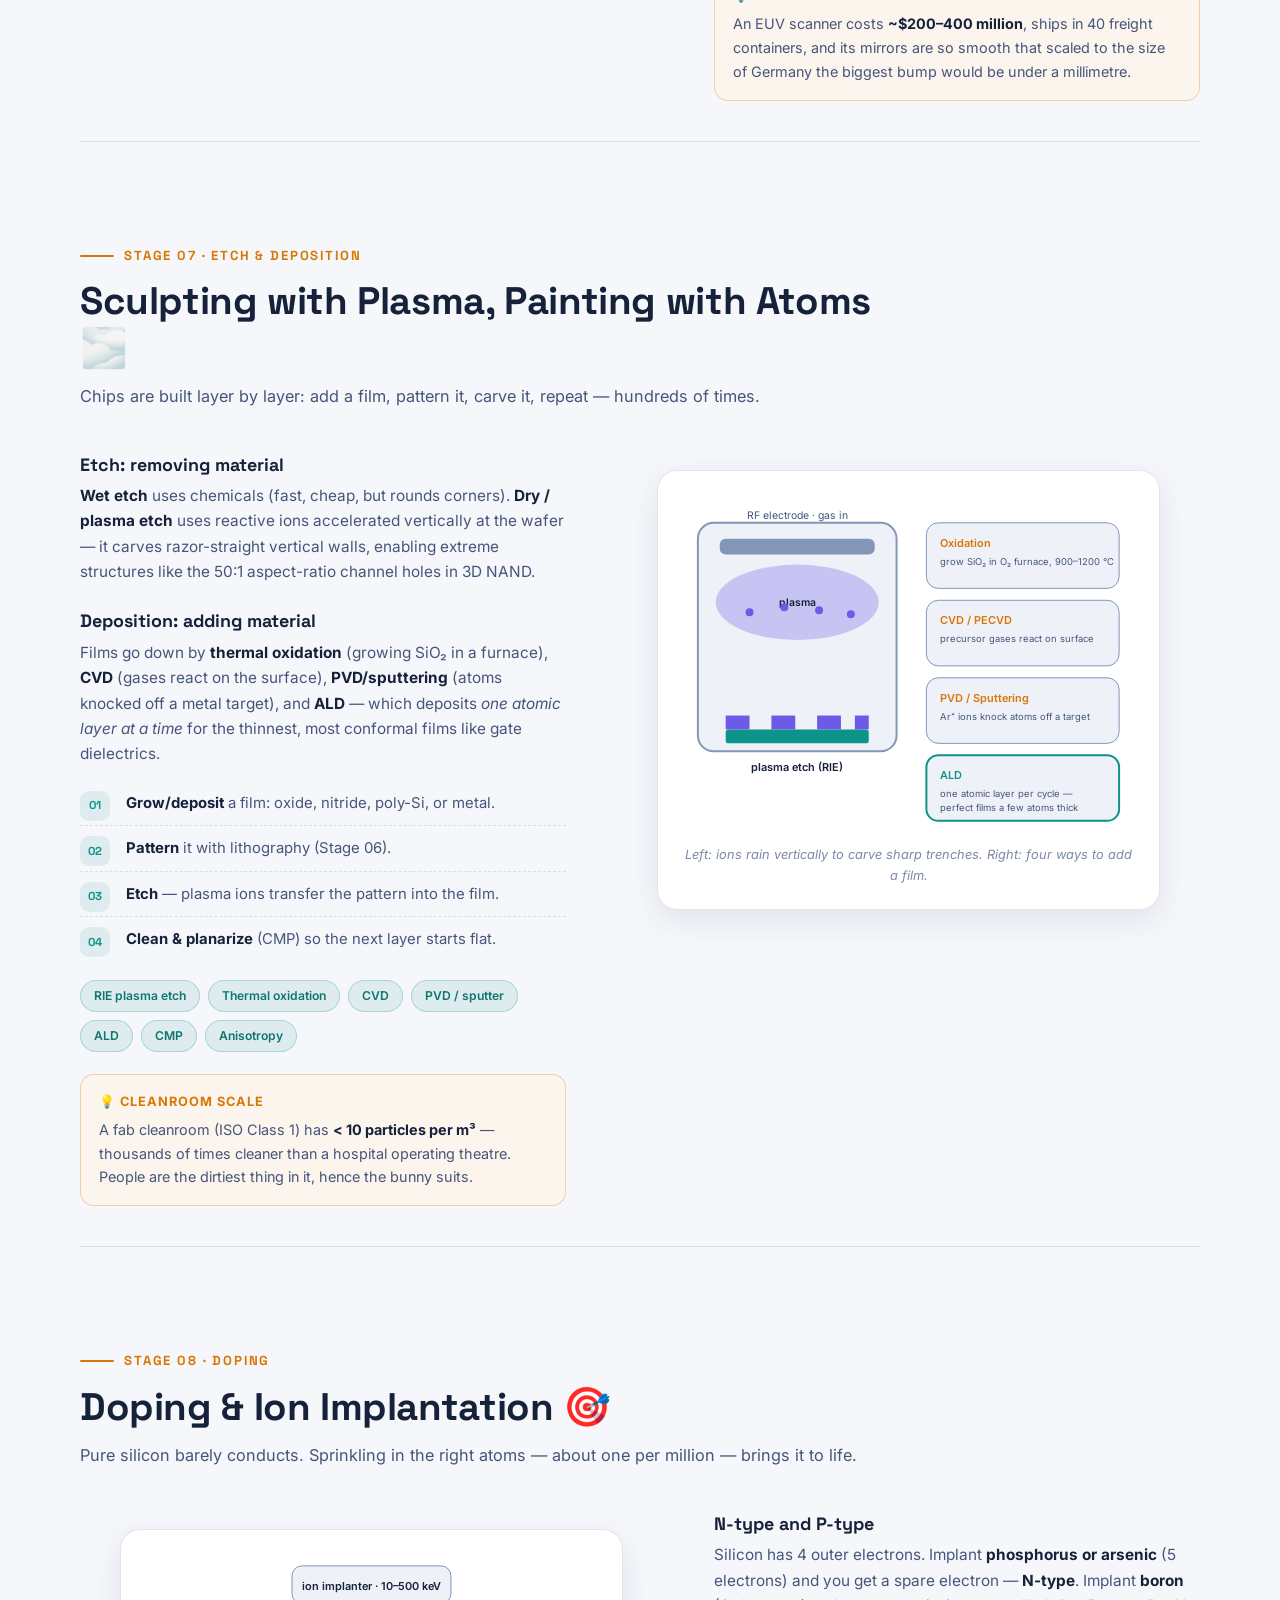
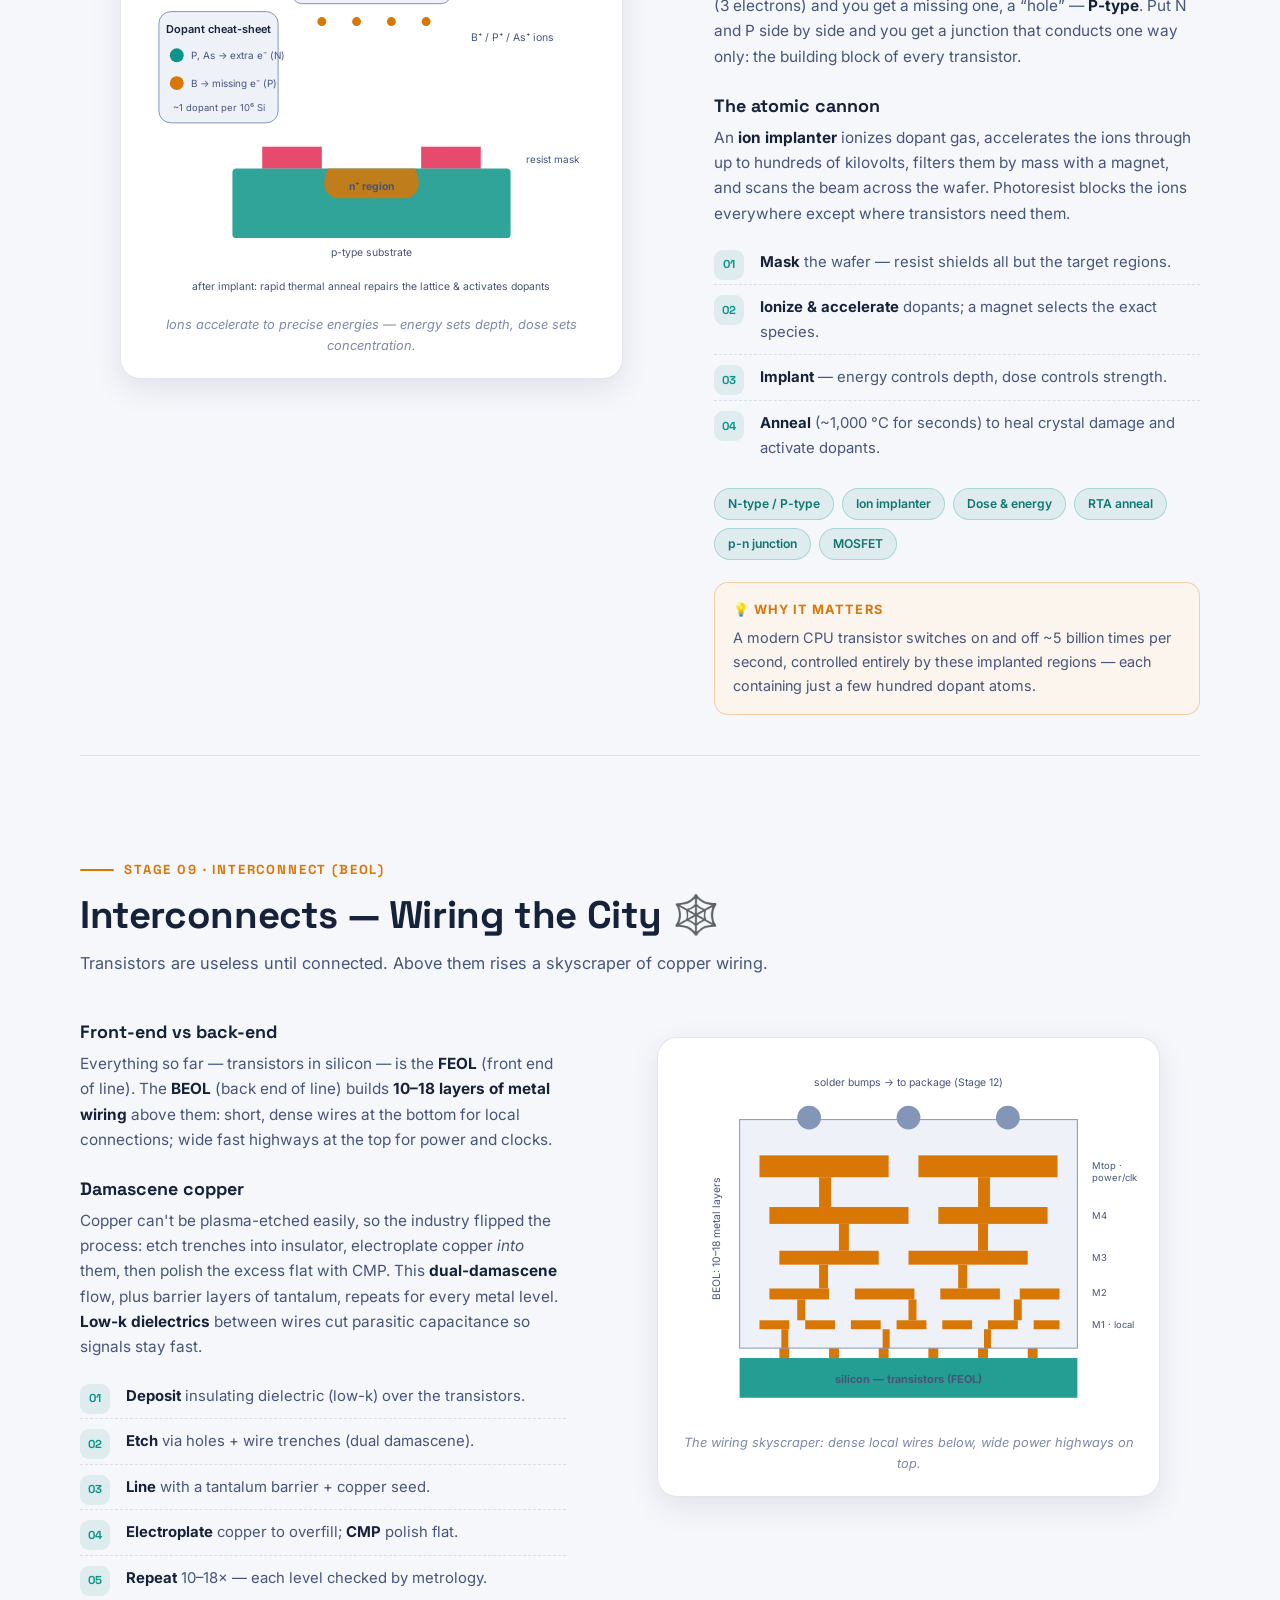
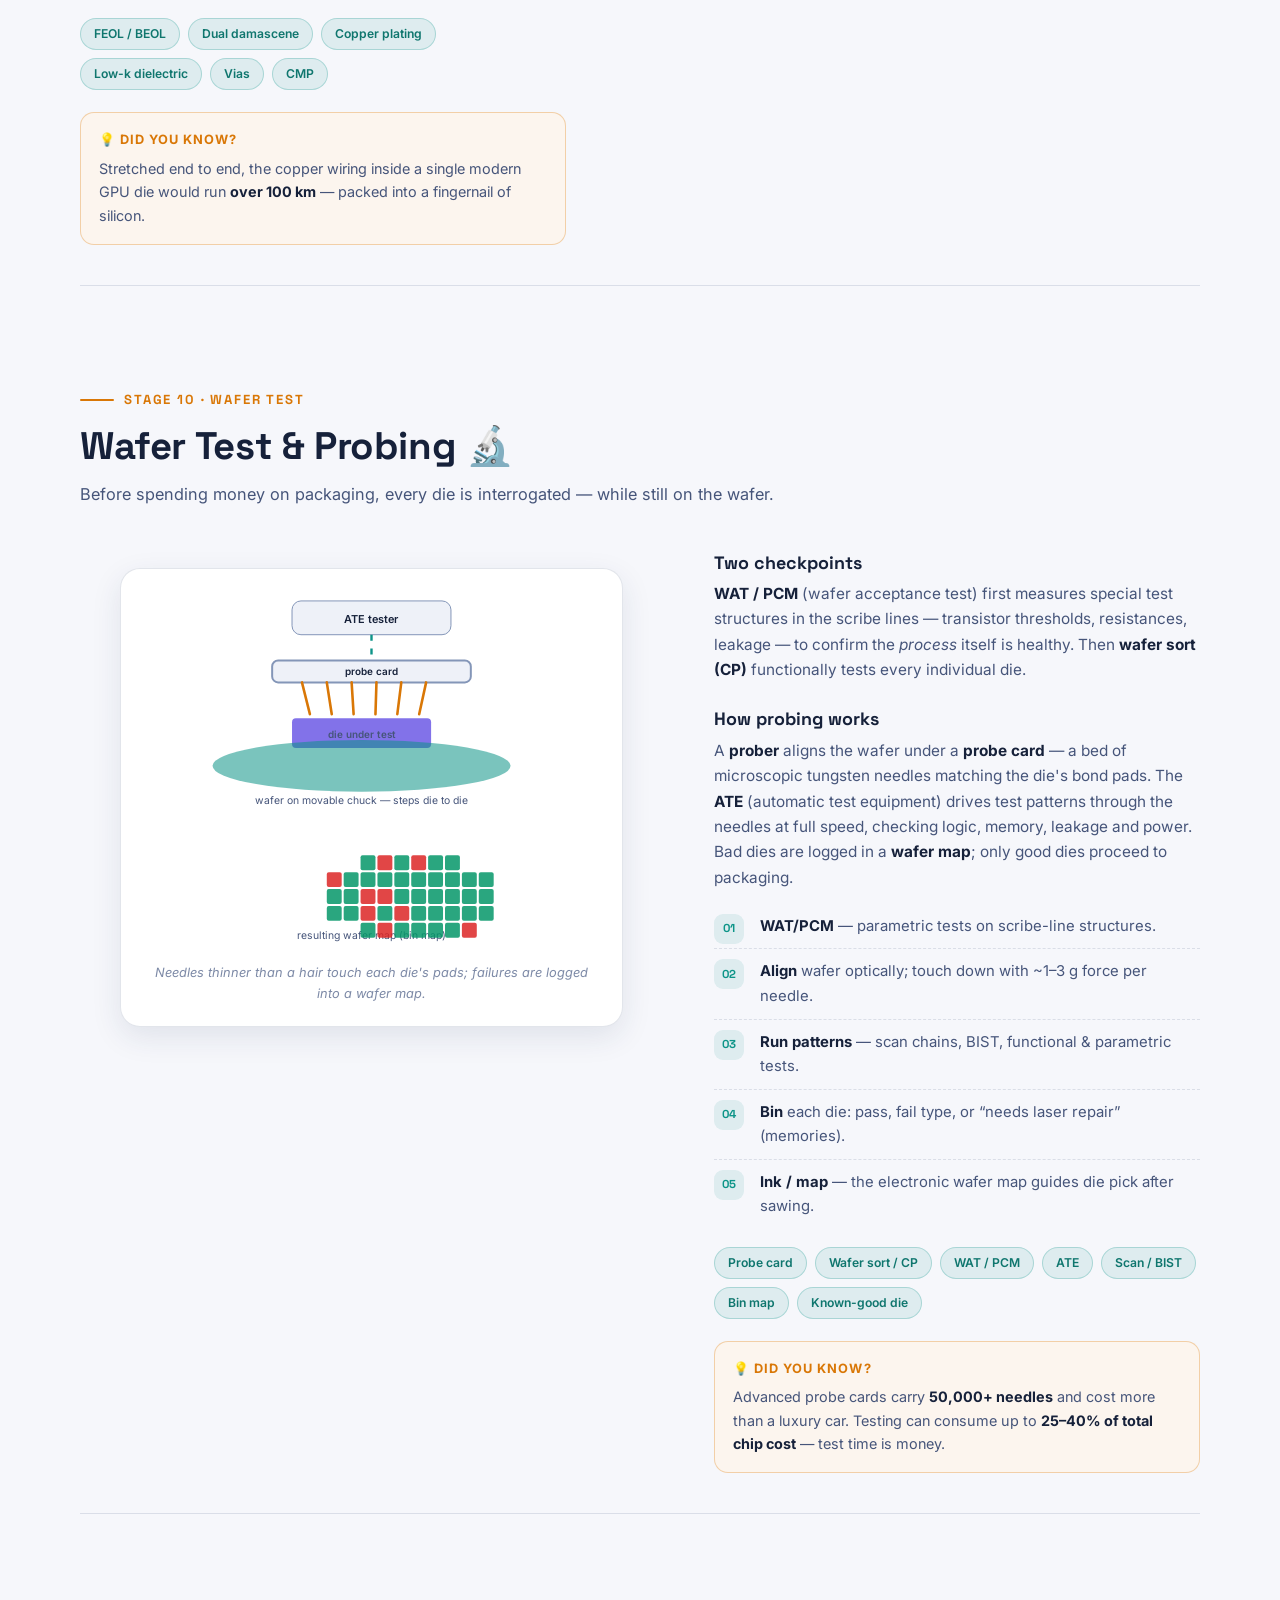
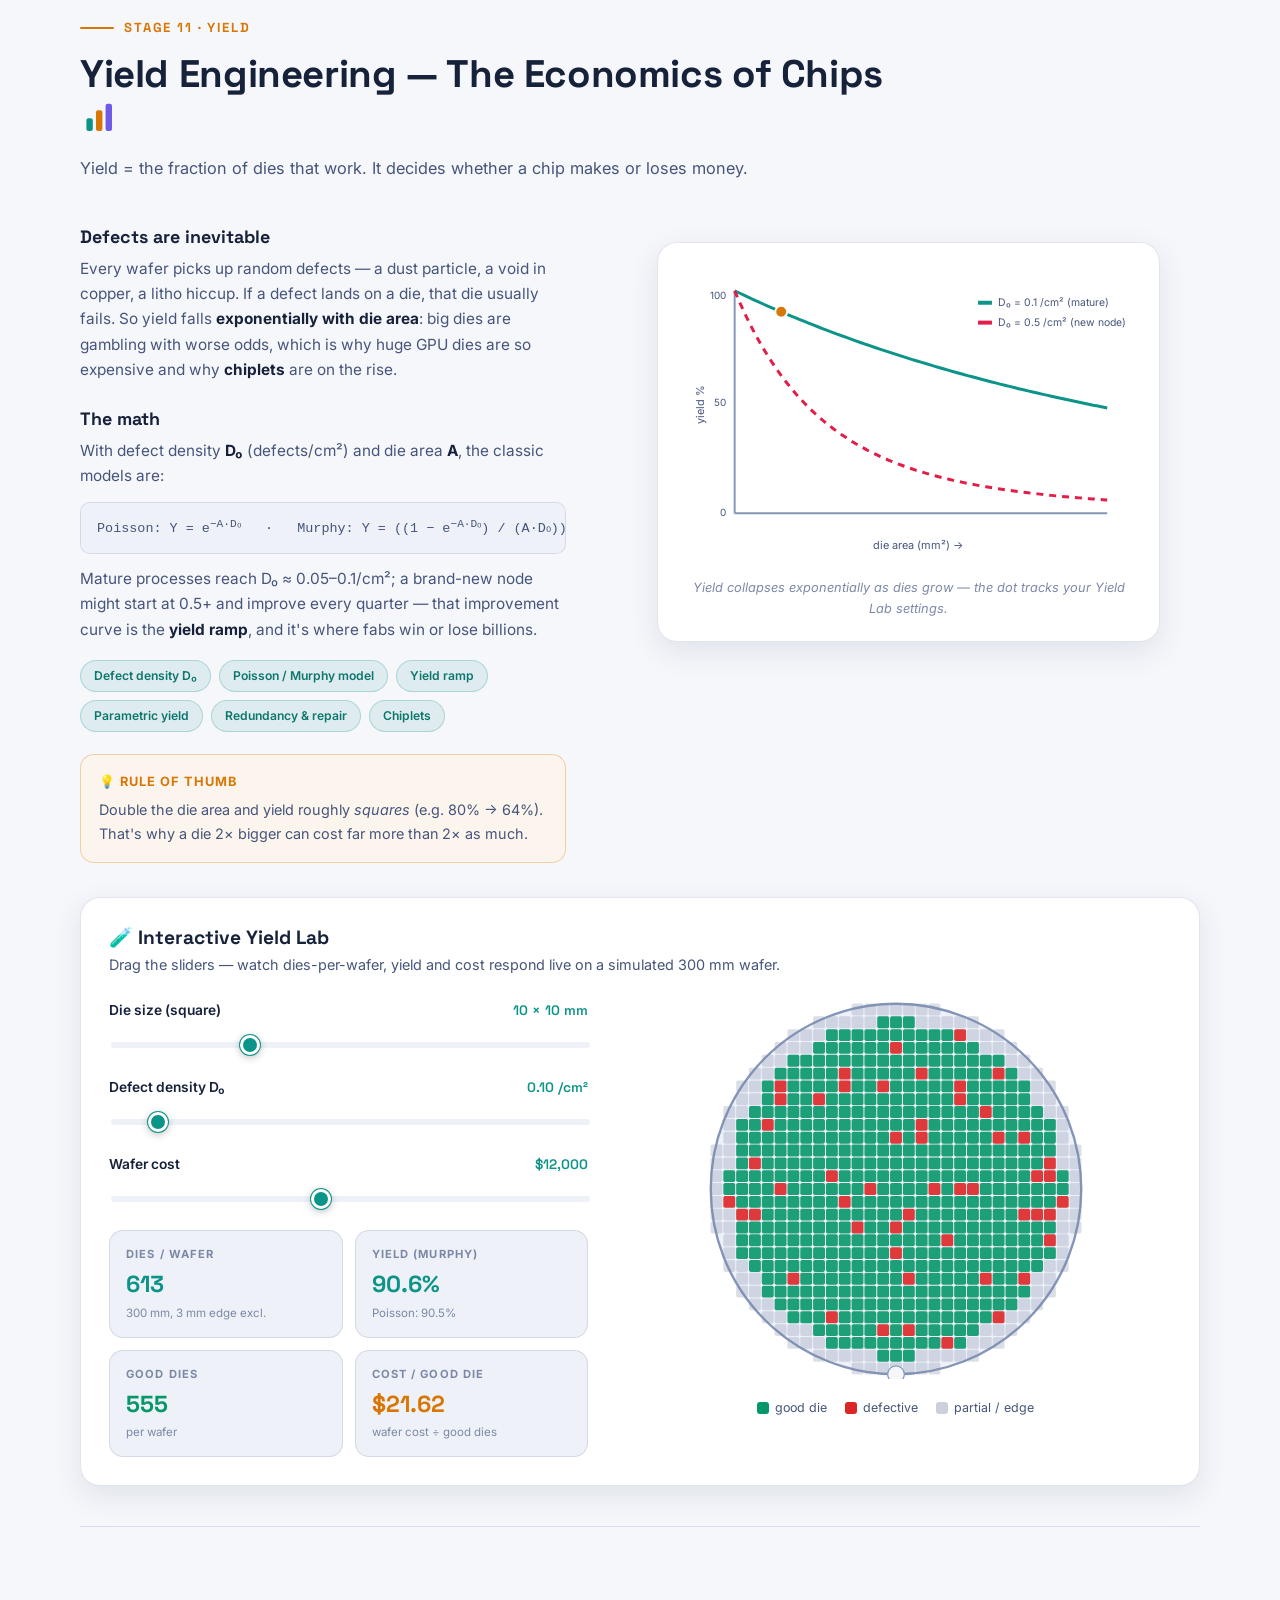
==== commit 4a02b938: "Replace bar-chart emoji with theme-colored SVG icon The chart emoji rendered as a plain white glyph " ====
--- a/index.html
+++ b/index.html
@@ -111,7 +111,7 @@
     <a class="module-card" href="#stage-8"><span class="m-icon">🎯</span><div class="m-num">STAGE 08</div><h3>Doping & Implantation</h3><p>Firing dopant ions into silicon to create N and P regions — the soul of a transistor.</p></a>
     <a class="module-card" href="#stage-9"><span class="m-icon">🕸️</span><div class="m-num">STAGE 09</div><h3>Interconnects (BEOL)</h3><p>Up to 15+ storeys of copper wiring connect billions of transistors into a circuit.</p></a>
     <a class="module-card" href="#stage-10"><span class="m-icon">🔬</span><div class="m-num">STAGE 10</div><h3>Wafer Test & Probing</h3><p>Needle-tipped probe cards electrically test every die while still on the wafer.</p></a>
-    <a class="module-card" href="#stage-11"><span class="m-icon">📊</span><div class="m-num">STAGE 11</div><h3>Yield Engineering</h3><p>The economics of chipmaking — defect density, yield models, and an interactive Yield Lab.</p></a>
+    <a class="module-card" href="#stage-11"><span class="m-icon"><svg class="h-icon" viewBox="0 0 24 24" aria-hidden="true"><rect x="4" y="12" width="4" height="8" rx="1.3" fill="var(--accent)"/><rect x="10" y="7" width="4" height="13" rx="1.3" fill="var(--accent-2)"/><rect x="16" y="3" width="4" height="17" rx="1.3" fill="var(--accent-3)"/></svg></span><div class="m-num">STAGE 11</div><h3>Yield Engineering</h3><p>The economics of chipmaking — defect density, yield models, and an interactive Yield Lab.</p></a>
     <a class="module-card" href="#stage-12"><span class="m-icon">📦</span><div class="m-num">STAGE 12</div><h3>Dicing & Packaging</h3><p>Wafers are sawn into dies and wrapped in packages that deliver power, signals and cooling.</p></a>
     <a class="module-card" href="#stage-13"><span class="m-icon">✅</span><div class="m-num">STAGE 13</div><h3>Final Test & Binning</h3><p>Every packaged chip is stress-tested, speed-graded and binned before shipping.</p></a>
     <a class="module-card" href="power-electronics.html"><span class="m-icon">⚡</span><div class="m-num">MODULE</div><h3>Power Electronics</h3><p>Analog vs digital power, MOSFETs to GaN, a buck-converter playground and a virtual breadboard lab.</p><span class="badge-soon" style="color:var(--good); background:color-mix(in srgb, var(--good) 12%, transparent);">New</span></a>
@@ -868,7 +868,7 @@
 <section class="stage container" id="stage-11">
   <div class="stage-header reveal">
     <span class="stage-num">STAGE 11 · YIELD</span>
-    <h2>Yield Engineering — The Economics of Chips 📊</h2>
+    <h2>Yield Engineering — The Economics of Chips <svg class="h-icon" viewBox="0 0 24 24" aria-hidden="true"><rect x="4" y="12" width="4" height="8" rx="1.3" fill="var(--accent)"/><rect x="10" y="7" width="4" height="13" rx="1.3" fill="var(--accent-2)"/><rect x="16" y="3" width="4" height="17" rx="1.3" fill="var(--accent-3)"/></svg></h2>
     <p class="stage-tag">Yield = the fraction of dies that work. It decides whether a chip makes or loses money.</p>
   </div>
   <div class="stage-body">
--- a/assets/css/style.css
+++ b/assets/css/style.css
@@ -293,12 +293,18 @@
   text-transform: uppercase; margin-bottom: 6px;
 }
 
+/* themed inline heading icon (replaces emoji that render poorly on some platforms) */
+.h-icon { width: 1em; height: 1em; vertical-align: -0.1em; display: inline-block; }
+.m-icon .h-icon { width: 1.15em; height: 1.15em; }
+
 /* side-by-side fact cards */
-.fact-row { display: grid; grid-template-columns: 1fr 1fr; gap: 14px; align-items: stretch; }
+.fact-row { display: grid; grid-template-columns: 1fr 1.22fr; gap: 14px; align-items: stretch; }
 .fact-row .fact-card { margin-top: 22px; }
+.fact-row .fc-title { letter-spacing: 0.05em; white-space: nowrap; }
 @media (max-width: 1100px) { .fact-row { grid-template-columns: 1fr; } .fact-row .fact-card + .fact-card { margin-top: 0; } }
 
 .explore-link {
+  -webkit-appearance: none; appearance: none;
   display: inline-flex; align-items: center; gap: 6px; margin-top: 10px;
   font-family: inherit; font-size: 0.82rem; font-weight: 700; cursor: pointer;
   color: var(--accent); background: var(--chip-bg);
